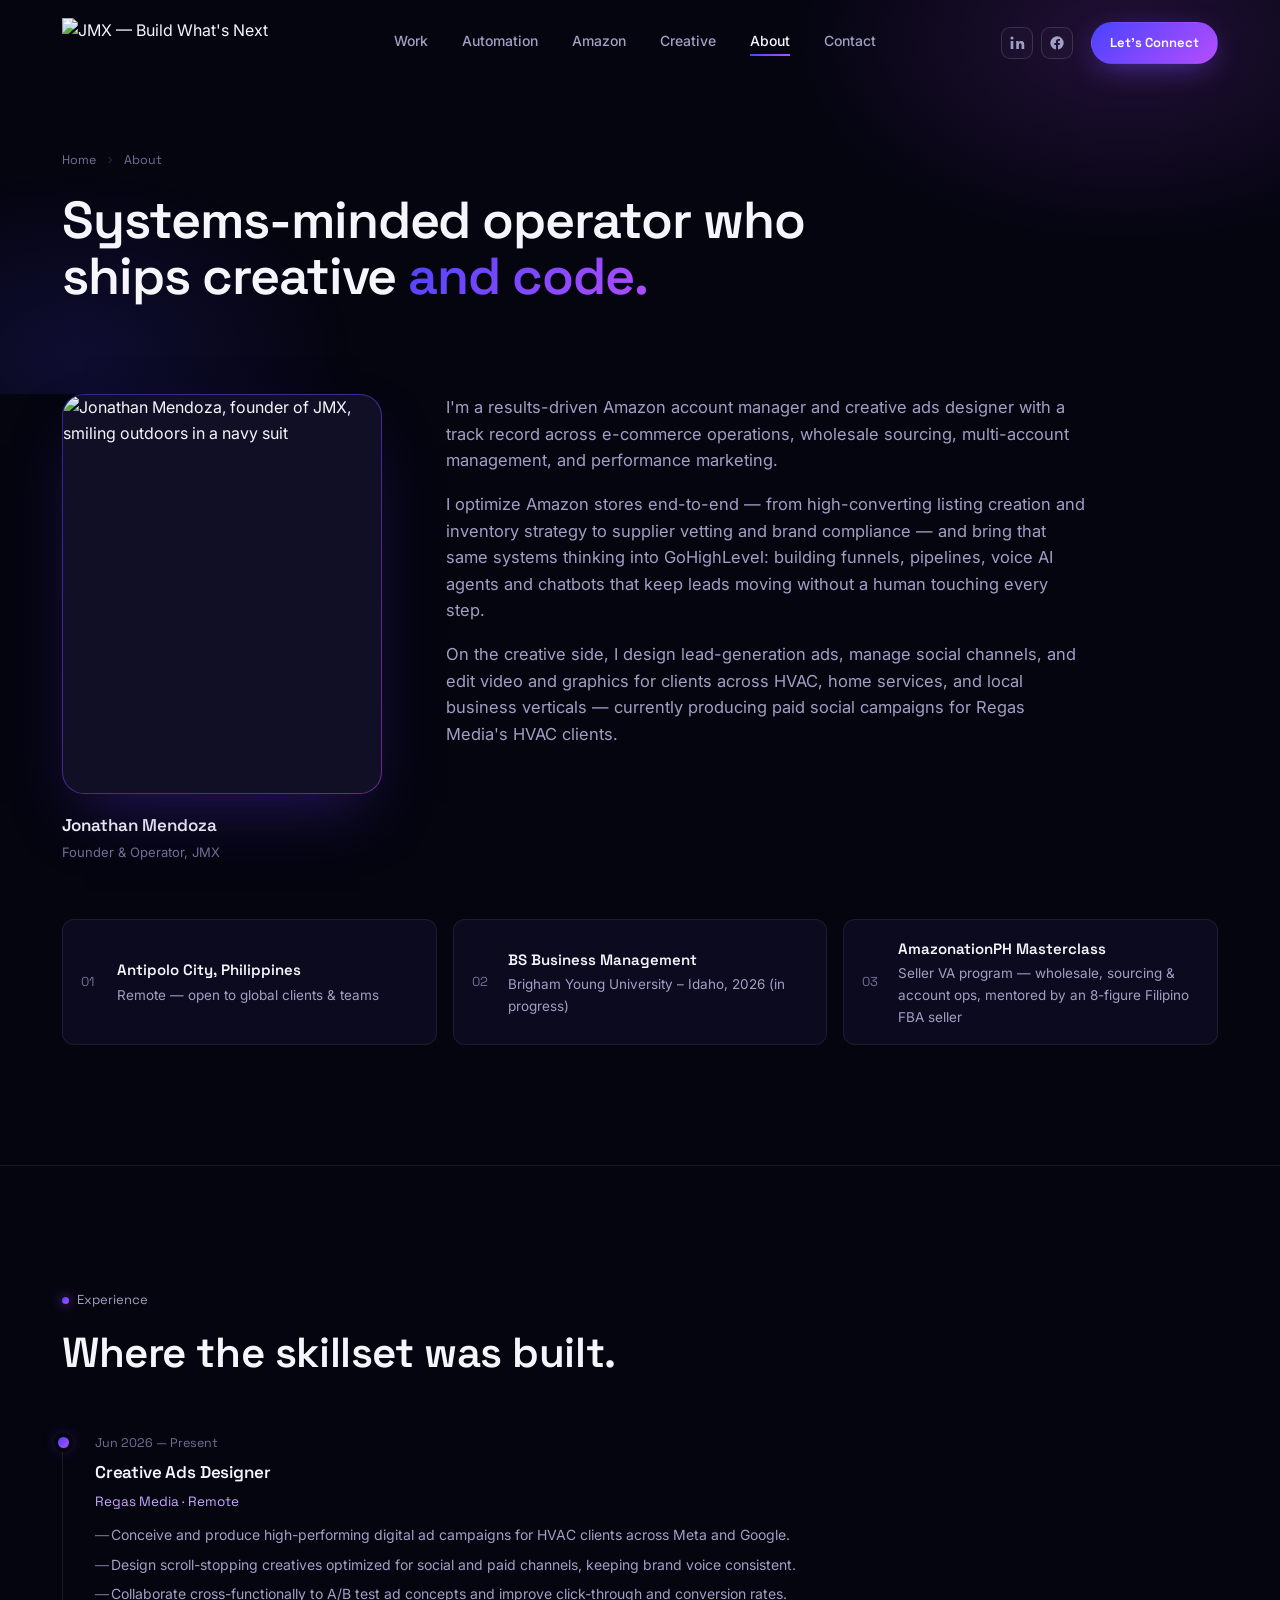
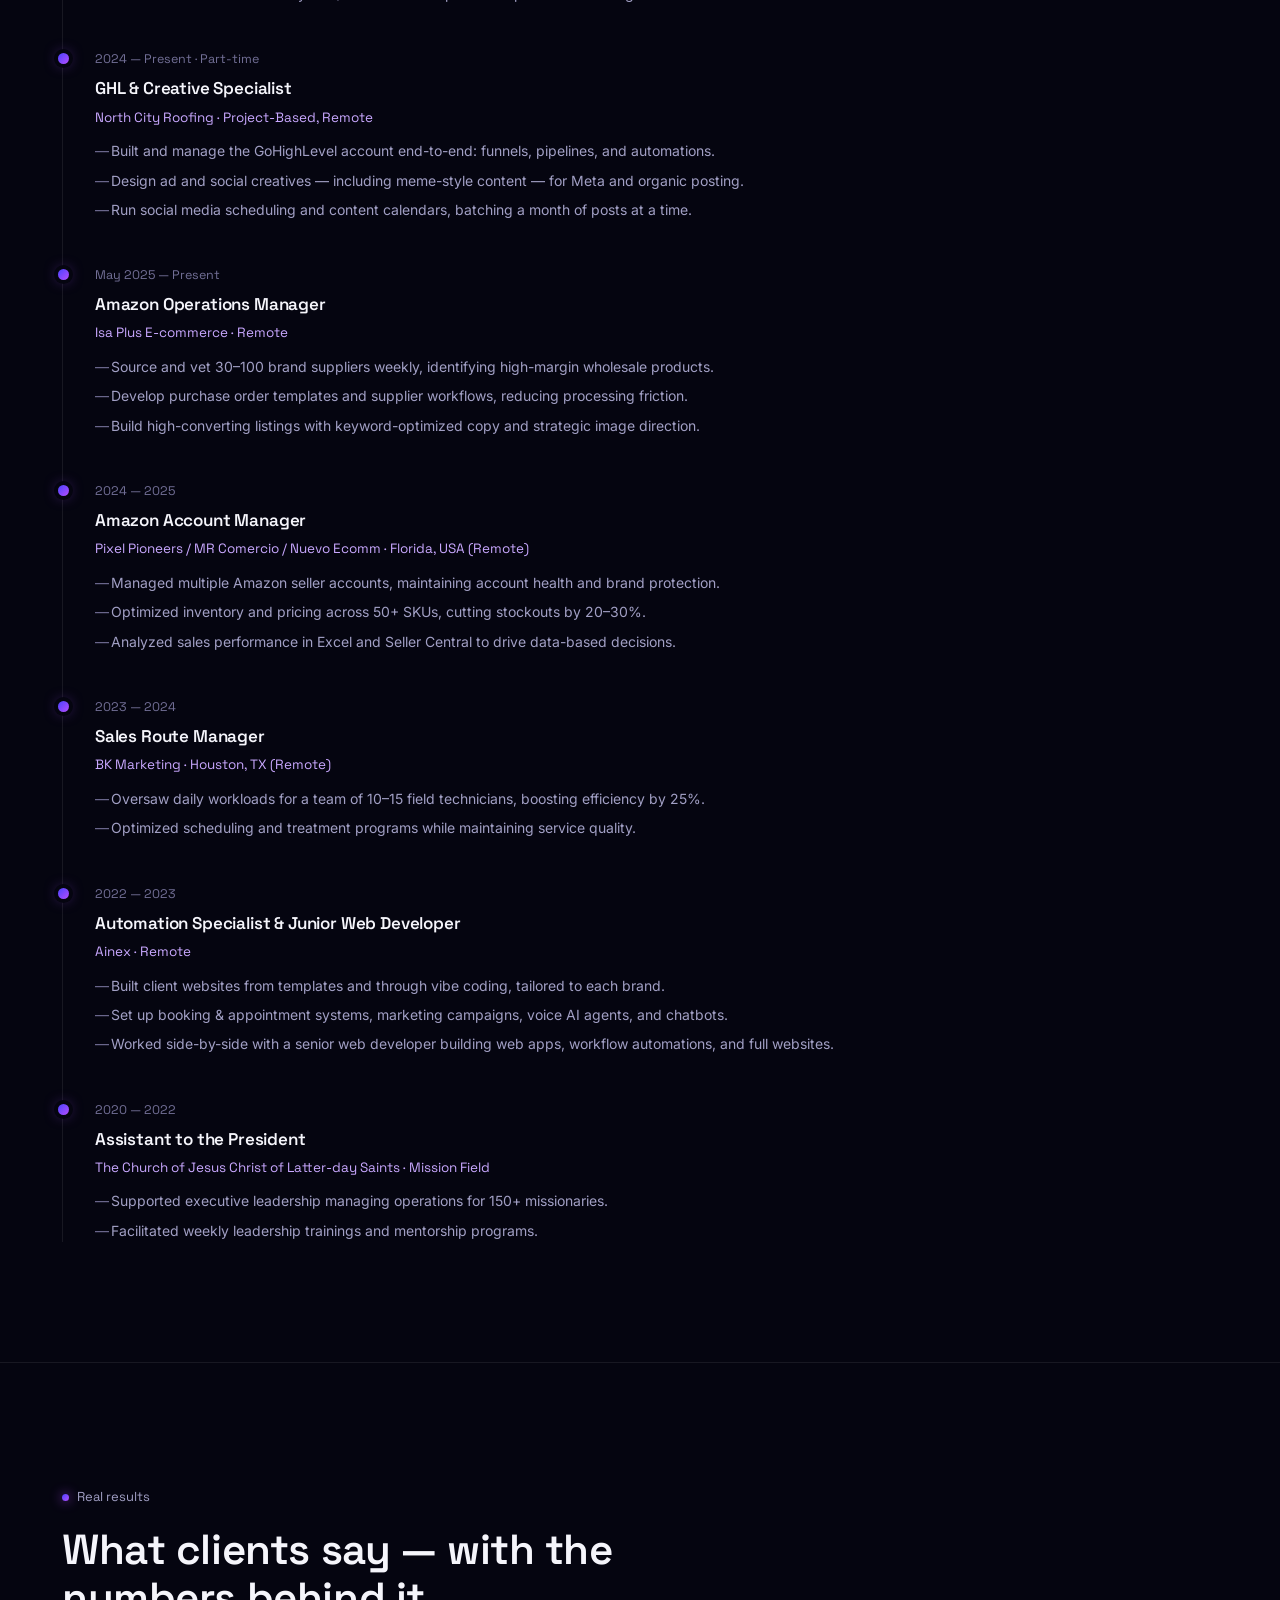
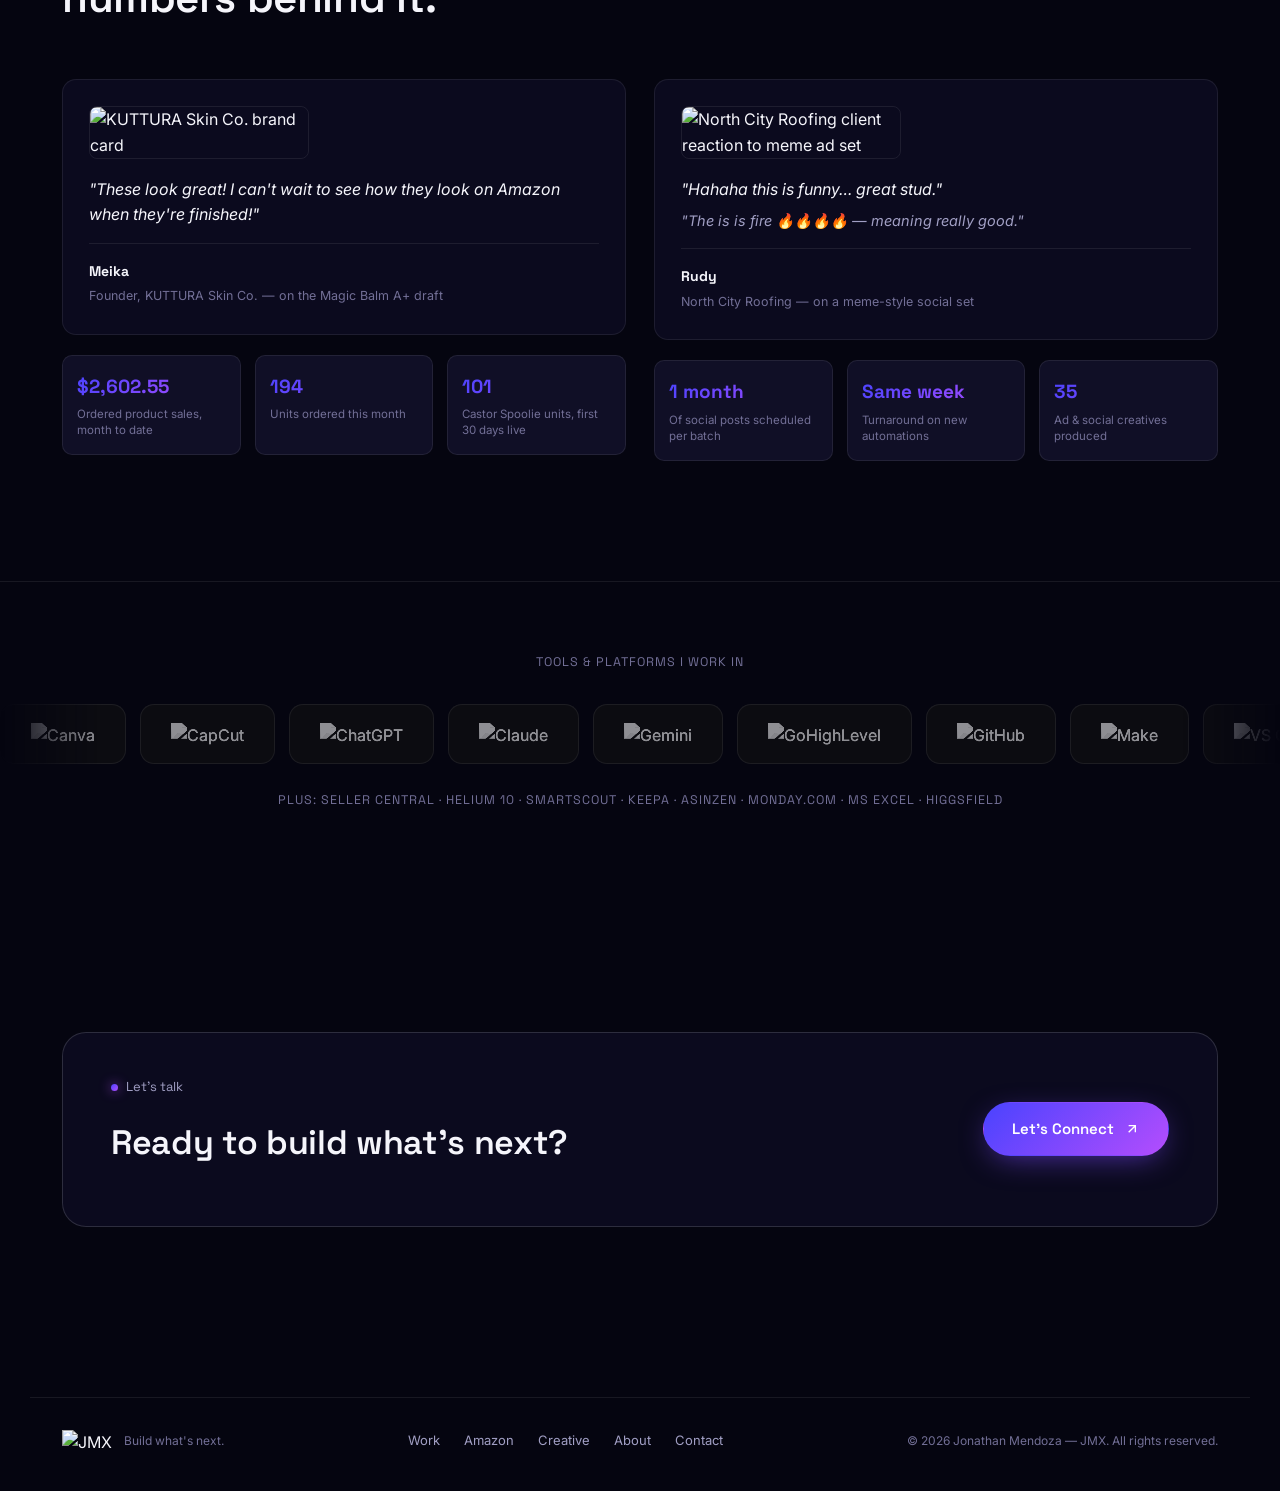
==== about.html @ fd44a3dd "Add files via upload" ====
<!DOCTYPE html>
<html lang="en">
<head>
<meta charset="UTF-8">
<meta name="viewport" content="width=device-width, initial-scale=1.0">
<link rel="icon" type="image/png" sizes="512x512" href="images/favicons/favicon-512.png">
<link rel="icon" type="image/png" sizes="48x48" href="images/favicons/favicon-48.png">
<link rel="icon" type="image/png" sizes="32x32" href="images/favicons/favicon-32.png">
<link rel="icon" type="image/png" sizes="16x16" href="images/favicons/favicon-16.png">
<link rel="apple-touch-icon" sizes="180x180" href="images/favicons/favicon-180.png">
<link rel="shortcut icon" href="images/favicons/favicon-32.png">
<title>About — JMX | Jonathan Mendoza</title>
<meta name="description" content="Jonathan Mendoza's background, experience timeline, tools, and client feedback — GoHighLevel specialist, AI automation builder, creative ads designer, Amazon account manager.">
<link rel="preconnect" href="https://fonts.googleapis.com">
<link rel="preconnect" href="https://fonts.gstatic.com" crossorigin>
<link href="https://fonts.googleapis.com/css2?family=Space+Grotesk:wght@500;600;700&family=Inter:wght@400;500;600&display=swap" rel="stylesheet">
<link rel="stylesheet" href="style.css">
</head>
<body data-page="about">

<header class="nav">
  <div class="wrap">
    <a href="index.html" class="brand"><img src="assets/logo-nobg.png" alt="JMX — Build What's Next"></a>
    <nav class="nav-links" id="navLinks">
      <a href="work.html" data-page="work">Work</a>
      <a href="automation.html" data-page="automation">Automation</a>
      <a href="amazon.html" data-page="amazon">Amazon</a>
      <a href="creative.html" data-page="creative">Creative</a>
      <a href="about.html" data-page="about">About</a>
      <a href="contact.html" data-page="contact">Contact</a>
    </nav>
    <div class="nav-cta">
      <div class="nav-social">
        <a href="https://www.linkedin.com/in/jonathan-mendoza-c/" target="_blank" rel="noopener" class="nav-social-link" aria-label="Jonathan Mendoza on LinkedIn"><svg width="16" height="16" viewBox="0 0 24 24" fill="currentColor"><rect x="2.5" y="9" width="4" height="12"/><circle cx="4.5" cy="4.5" r="2.3"/><path d="M10.5 9h3.8v2.1h.05c.53-1 1.83-2.1 3.76-2.1 4.02 0 4.76 2.5 4.76 5.9V21h-4v-5.6c0-1.34-.02-3.06-1.87-3.06-1.87 0-2.16 1.46-2.16 2.96V21h-4V9z"/></svg></a>
        <a href="https://www.facebook.com/jonathan.mendoza.7839" target="_blank" rel="noopener" class="nav-social-link" aria-label="Jonathan Mendoza on Facebook"><svg width="16" height="16" viewBox="0 0 24 24" fill="currentColor"><path d="M22 12a10 10 0 10-11.56 9.88v-6.99H7.9V12h2.54V9.8c0-2.5 1.49-3.89 3.78-3.89 1.1 0 2.24.2 2.24.2v2.46h-1.26c-1.24 0-1.63.77-1.63 1.56V12h2.78l-.44 2.89h-2.34v6.99A10 10 0 0022 12z"/></svg></a>
      </div>
      <a href="contact.html" class="btn btn-primary btn-sm">Let's Connect</a>
      <button class="nav-toggle" aria-label="Toggle menu" aria-expanded="false" id="navToggle">
        <svg width="22" height="22" viewBox="0 0 24 24" fill="none" stroke="currentColor" stroke-width="2"><path d="M3 6h18M3 12h18M3 18h18"/></svg>
      </button>
    </div>
  </div>
</header>

<section class="page-hero">
  <div class="wrap">
    <div class="page-crumb reveal"><a href="index.html">Home</a><svg width="12" height="12" viewBox="0 0 24 24" fill="none" stroke="currentColor" stroke-width="2"><path d="M9 6l6 6-6 6"/></svg><span>About</span></div>
    <h1 class="reveal">Systems-minded operator who ships creative <span>and code.</span></h1>
  </div>
</section>

<section class="section-pad" style="padding-top:0;">
  <div class="wrap">
    <div class="about-grid">
      <div class="about-left reveal reveal-left">
        <div class="about-photo tilt">
          <img src="./images/jonathan-mendoza.jpg" alt="Jonathan Mendoza, founder of JMX, smiling outdoors in a navy suit">
        </div>
        <div class="about-photo-meta">
          <strong>Jonathan Mendoza</strong>
          <span>Founder &amp; Operator, JMX</span>
        </div>
      </div>
      <div class="about-copy reveal reveal-right">
        <p>I'm a results-driven Amazon account manager and creative ads designer with a track record across e-commerce operations, wholesale sourcing, multi-account management, and performance marketing.</p>
        <p>I optimize Amazon stores end-to-end — from high-converting listing creation and inventory strategy to supplier vetting and brand compliance — and bring that same systems thinking into GoHighLevel: building funnels, pipelines, voice AI agents and chatbots that keep leads moving without a human touching every step.</p>
        <p>On the creative side, I design lead-generation ads, manage social channels, and edit video and graphics for clients across HVAC, home services, and local business verticals — currently producing paid social campaigns for Regas Media's HVAC clients.</p>
      </div>
    </div>

    <div class="about-facts reveal" data-stagger>
      <div class="about-role"><span class="num">01</span><div><strong>Antipolo City, Philippines</strong><p>Remote — open to global clients &amp; teams</p></div></div>
      <div class="about-role"><span class="num">02</span><div><strong>BS Business Management</strong><p>Brigham Young University – Idaho, 2026 (in progress)</p></div></div>
      <div class="about-role"><span class="num">03</span><div><strong>AmazonationPH Masterclass</strong><p>Seller VA program — wholesale, sourcing &amp; account ops, mentored by an 8-figure Filipino FBA seller</p></div></div>
    </div>
  </div>
</section>

<!-- ============================================================ EXPERIENCE -->
<section class="section-pad" style="border-top:1px solid var(--border);">
  <div class="wrap">
    <div class="section-head reveal">
      <span class="kicker">Experience</span>
      <h2>Where the skillset was built.</h2>
    </div>

    <div class="timeline reveal">
      <div class="tl-item">
        <div class="tl-date">Jun 2026 — Present</div>
        <h3>Creative Ads Designer</h3>
        <div class="tl-org">Regas Media · Remote</div>
        <ul>
          <li>Conceive and produce high-performing digital ad campaigns for HVAC clients across Meta and Google.</li>
          <li>Design scroll-stopping creatives optimized for social and paid channels, keeping brand voice consistent.</li>
          <li>Collaborate cross-functionally to A/B test ad concepts and improve click-through and conversion rates.</li>
        </ul>
      </div>
      <div class="tl-item">
        <div class="tl-date">2024 — Present · Part-time</div>
        <h3>GHL &amp; Creative Specialist</h3>
        <div class="tl-org">North City Roofing · Project-Based, Remote</div>
        <ul>
          <li>Built and manage the GoHighLevel account end-to-end: funnels, pipelines, and automations.</li>
          <li>Design ad and social creatives — including meme-style content — for Meta and organic posting.</li>
          <li>Run social media scheduling and content calendars, batching a month of posts at a time.</li>
        </ul>
      </div>
      <div class="tl-item">
        <div class="tl-date">May 2025 — Present</div>
        <h3>Amazon Operations Manager</h3>
        <div class="tl-org">Isa Plus E-commerce · Remote</div>
        <ul>
          <li>Source and vet 30–100 brand suppliers weekly, identifying high-margin wholesale products.</li>
          <li>Develop purchase order templates and supplier workflows, reducing processing friction.</li>
          <li>Build high-converting listings with keyword-optimized copy and strategic image direction.</li>
        </ul>
      </div>
      <div class="tl-item">
        <div class="tl-date">2024 — 2025</div>
        <h3>Amazon Account Manager</h3>
        <div class="tl-org">Pixel Pioneers / MR Comercio / Nuevo Ecomm · Florida, USA (Remote)</div>
        <ul>
          <li>Managed multiple Amazon seller accounts, maintaining account health and brand protection.</li>
          <li>Optimized inventory and pricing across 50+ SKUs, cutting stockouts by 20–30%.</li>
          <li>Analyzed sales performance in Excel and Seller Central to drive data-based decisions.</li>
        </ul>
      </div>
      <div class="tl-item">
        <div class="tl-date">2023 — 2024</div>
        <h3>Sales Route Manager</h3>
        <div class="tl-org">BK Marketing · Houston, TX (Remote)</div>
        <ul>
          <li>Oversaw daily workloads for a team of 10–15 field technicians, boosting efficiency by 25%.</li>
          <li>Optimized scheduling and treatment programs while maintaining service quality.</li>
        </ul>
      </div>
      <div class="tl-item">
        <div class="tl-date">2022 — 2023</div>
        <h3>Automation Specialist &amp; Junior Web Developer</h3>
        <div class="tl-org">Ainex · Remote</div>
        <ul>
          <li>Built client websites from templates and through vibe coding, tailored to each brand.</li>
          <li>Set up booking &amp; appointment systems, marketing campaigns, voice AI agents, and chatbots.</li>
          <li>Worked side-by-side with a senior web developer building web apps, workflow automations, and full websites.</li>
        </ul>
      </div>
      <div class="tl-item">
        <div class="tl-date">2020 — 2022</div>
        <h3>Assistant to the President</h3>
        <div class="tl-org">The Church of Jesus Christ of Latter-day Saints · Mission Field</div>
        <ul>
          <li>Supported executive leadership managing operations for 150+ missionaries.</li>
          <li>Facilitated weekly leadership trainings and mentorship programs.</li>
        </ul>
      </div>
    </div>
  </div>
</section>

<!-- ============================================================ CLIENT FEEDBACK -->
<section class="section-pad" style="border-top:1px solid var(--border);">
  <div class="wrap">
    <div class="section-head reveal">
      <span class="kicker">Real results</span>
      <h2>What clients say — with the numbers behind it.</h2>
    </div>

    <div class="feedback-grid tilt-stage" data-stagger>
      <div class="client-block">
        <div class="quote-card tilt">
          <img class="quote-brand" src="assets/proof/kuttura-brandcard.jpg" alt="KUTTURA Skin Co. brand card">
          <p class="quote-text">"These look great! I can't wait to see how they look on Amazon when they're finished!"</p>
          <div class="quote-attr"><b>Meika</b><span>Founder, KUTTURA Skin Co. — on the Magic Balm A+ draft</span></div>
        </div>
        <div class="stat-row">
          <div class="stat"><b>$2,602.55</b><span>Ordered product sales, month to date</span></div>
          <div class="stat"><b>194</b><span>Units ordered this month</span></div>
          <div class="stat"><b>101</b><span>Castor Spoolie units, first 30 days live</span></div>
        </div>
      </div>

      <div class="client-block">
        <div class="quote-card tilt">
          <img class="quote-brand" src="assets/proof/rudy-chat.jpg" alt="North City Roofing client reaction to meme ad set">
          <p class="quote-text">"Hahaha this is funny… great stud." <span class="quote-fire">"The is is fire 🔥🔥🔥🔥 — meaning really good."</span></p>
          <div class="quote-attr"><b>Rudy</b><span>North City Roofing — on a meme-style social set</span></div>
        </div>
        <div class="stat-row">
          <div class="stat"><b>1 month</b><span>Of social posts scheduled per batch</span></div>
          <div class="stat"><b>Same week</b><span>Turnaround on new automations</span></div>
          <div class="stat"><b>35</b><span>Ad &amp; social creatives produced</span></div>
        </div>
      </div>
    </div>
  </div>
</section>

<!-- ============================================================ TOOLS MARQUEE -->
<section class="tools" style="border-top:1px solid var(--border);">
  <p class="tools-label">TOOLS &amp; PLATFORMS I WORK IN</p>
  <div class="marquee">
    <div class="marquee-track" id="marqueeTrack">
      <div class="logo-marquee-item"><img src="assets/logos/canva.png" alt="Canva"></div>
      <div class="logo-marquee-item"><img src="assets/logos/capcut.png" alt="CapCut"></div>
      <div class="logo-marquee-item"><img src="assets/logos/chatgpt.png" alt="ChatGPT"></div>
      <div class="logo-marquee-item"><img src="assets/logos/claude.png" alt="Claude"></div>
      <div class="logo-marquee-item"><img src="assets/logos/gemini.png" alt="Gemini"></div>
      <div class="logo-marquee-item"><img src="assets/logos/ghl.png" alt="GoHighLevel"></div>
      <div class="logo-marquee-item"><img src="assets/logos/github.png" alt="GitHub"></div>
      <div class="logo-marquee-item"><img src="assets/logos/make.png" alt="Make"></div>
      <div class="logo-marquee-item"><img src="assets/logos/vscode.png" alt="VS Code"></div>
      <div class="logo-marquee-item"><img src="assets/logos/zapier.png" alt="Zapier"></div>
      <!-- duplicate for seamless loop -->
      <div class="logo-marquee-item"><img src="assets/logos/canva.png" alt="Canva"></div>
      <div class="logo-marquee-item"><img src="assets/logos/capcut.png" alt="CapCut"></div>
      <div class="logo-marquee-item"><img src="assets/logos/chatgpt.png" alt="ChatGPT"></div>
      <div class="logo-marquee-item"><img src="assets/logos/claude.png" alt="Claude"></div>
      <div class="logo-marquee-item"><img src="assets/logos/gemini.png" alt="Gemini"></div>
      <div class="logo-marquee-item"><img src="assets/logos/ghl.png" alt="GoHighLevel"></div>
      <div class="logo-marquee-item"><img src="assets/logos/github.png" alt="GitHub"></div>
      <div class="logo-marquee-item"><img src="assets/logos/make.png" alt="Make"></div>
      <div class="logo-marquee-item"><img src="assets/logos/vscode.png" alt="VS Code"></div>
      <div class="logo-marquee-item"><img src="assets/logos/zapier.png" alt="Zapier"></div>
    </div>
  </div>
  <p class="tools-label" style="margin-top:26px;">PLUS: SELLER CENTRAL · HELIUM 10 · SMARTSCOUT · KEEPA · ASINZEN · MONDAY.COM · MS EXCEL · HIGGSFIELD</p>
</section>

<section class="section-pad">
  <div class="wrap">
    <div class="contact-inner compact reveal">
      <div>
        <span class="kicker">Let's talk</span>
        <h2 style="font-size:clamp(24px,3.4vw,34px);">Ready to build what's next?</h2>
      </div>
      <a href="contact.html" class="btn btn-primary">Let's Connect <svg width="16" height="16" viewBox="0 0 24 24" fill="none" stroke="currentColor" stroke-width="2"><path d="M7 17L17 7M7 7h10v10"/></svg></a>
    </div>
  </div>
</section>

<footer class="footer">
  <div class="wrap">
    <div class="footer-brand"><img src="assets/logo-mark.png" alt="JMX"><span>Build what's next.</span></div>
    <div class="footer-links">
      <a href="work.html" data-page="work">Work</a>
      <a href="amazon.html" data-page="amazon">Amazon</a>
      <a href="creative.html" data-page="creative">Creative</a>
      <a href="about.html" data-page="about">About</a>
      <a href="contact.html" data-page="contact">Contact</a>
    </div>
    <small>&copy; <span id="year"></span> Jonathan Mendoza — JMX. All rights reserved.</small>
  </div>
</footer>

<script src="script.js"></script>
</body>
</html>
---- style.css ----
/* ============================================================
   JMX — Jonathan Mendoza · Build What's Next
   Design tokens
   ============================================================ */
:root{
  --void:#050510;
  --panel:#0b0a1e;
  --panel-2:#100f26;
  --panel-3:#15132f;
  --border:rgba(255,255,255,.08);
  --border-2:rgba(255,255,255,.14);
  --blue:#4a43fe;
  --purple:#b44dfd;
  --grad:linear-gradient(135deg,var(--blue) 0%,var(--purple) 100%);
  --grad-soft:linear-gradient(135deg,rgba(74,67,254,.16),rgba(180,77,253,.16));
  --ink:#f5f5fb;
  --muted:#a19fc4;
  --muted-2:#726f96;
  --max:1220px;
  --radius:14px;
  --serif-track:.14em;
}

*,*::before,*::after{box-sizing:border-box;}
html{scroll-behavior:smooth;overflow-x:hidden;width:100%;}
body{
  margin:0;
  background:var(--void);
  color:var(--ink);
  font-family:'Inter',-apple-system,BlinkMacSystemFont,sans-serif;
  font-size:16px;
  line-height:1.6;
  -webkit-font-smoothing:antialiased;
  overflow-x:hidden;
  opacity:0;
  animation:pageIn .6s ease forwards;
}
body.leaving{animation:pageOut .35s ease forwards;}
@keyframes pageIn{from{opacity:0;}to{opacity:1;}}
@keyframes pageOut{from{opacity:1;}to{opacity:0;}}
h1,h2,h3,h4{
  font-family:'Space Grotesk',sans-serif;
  margin:0;
  font-weight:600;
  letter-spacing:-.01em;
}
p{margin:0;}
a{color:inherit;text-decoration:none;}
img{max-width:100%;display:block;}
button{font-family:inherit;cursor:pointer;}
ul{margin:0;padding:0;list-style:none;}

.wrap{max-width:var(--max);margin:0 auto;padding:0 32px;}
@media(max-width:720px){.wrap{padding:0 20px;}}

section{position:relative;scroll-margin-top:96px;}
.section-pad{padding:120px 0;}
@media(max-width:900px){.section-pad{padding:76px 0;}}

:focus-visible{outline:2px solid var(--blue);outline-offset:3px;border-radius:4px;}


/* -------------------- shared bits -------------------- */
.kicker{
  display:inline-flex;
  align-items:center;
  gap:8px;
  font-size:13px;
  color:var(--muted);
  font-family:'Space Grotesk',sans-serif;
  margin-bottom:18px;
}
.kicker::before{
  content:'';
  width:7px;height:7px;border-radius:50%;
  background:var(--grad);
  box-shadow:0 0 12px rgba(180,77,253,.8);
}
.section-head{max-width:640px;margin-bottom:56px;}
.section-head h2{font-size:clamp(28px,4vw,42px);line-height:1.15;}
.section-head .lede{margin-top:16px;color:var(--muted);font-size:16.5px;max-width:560px;}

.btn{
  display:inline-flex;align-items:center;justify-content:center;gap:10px;
  padding:14px 28px;border-radius:999px;
  font-family:'Space Grotesk',sans-serif;font-size:15px;font-weight:600;
  border:1px solid transparent;transition:transform .25s ease,box-shadow .25s ease;
  white-space:nowrap;
}
.btn-primary{
  background:var(--grad);color:#fff;
  box-shadow:0 8px 30px -8px rgba(120,70,250,.65);
}
.btn-primary:hover{transform:translateY(-2px);box-shadow:0 14px 34px -8px rgba(120,70,250,.8);}
.btn-ghost{
  background:rgba(255,255,255,.02);
  border-color:var(--border-2);color:var(--ink);
}
.btn-ghost:hover{border-color:rgba(255,255,255,.4);background:rgba(255,255,255,.05);}
.btn-sm{padding:10px 18px;font-size:13px;}

.tag{
  display:inline-flex;align-items:center;gap:7px;
  padding:8px 16px;border-radius:999px;
  border:1px solid var(--border-2);
  background:rgba(255,255,255,.03);
  font-size:13.5px;color:var(--ink);
  font-family:'Space Grotesk',sans-serif;
}
.tag .dot{width:6px;height:6px;border-radius:50%;background:var(--grad);}

/* ============================================================
   NAV
   ============================================================ */
.nav{
  position:fixed;top:0;left:0;right:0;z-index:100;
  padding:18px 0;
  transition:background .3s ease,border-color .3s ease,padding .3s ease;
  border-bottom:1px solid transparent;
}
/* Solid (non-translucent) background once scrolled, so page content
   never shows/ghosts through the nav bar behind it. */
.nav.scrolled{
  background:var(--void);
  backdrop-filter:blur(14px);
  border-bottom-color:var(--border);
  padding:12px 0;
  box-shadow:0 1px 0 rgba(0,0,0,.4);
}
.scroll-progress{
  position:fixed;top:0;left:0;height:2.5px;width:0%;
  background:var(--grad);z-index:200;
  box-shadow:0 0 10px rgba(150,90,250,.6);
  transition:width .1s linear;
}
.nav .wrap{display:flex;align-items:center;justify-content:space-between;gap:24px;}
.brand{display:flex;align-items:center;gap:10px;}
.brand img{height:50px;width:auto;}
.nav-links{display:flex;align-items:center;gap:34px;}
.nav-links a{
  font-size:14px;color:var(--muted);font-weight:500;
  transition:color .2s ease;position:relative;
  padding-bottom:3px;
}
.nav-links a::after{
  content:'';position:absolute;left:0;bottom:0;width:0;height:1.5px;
  background:var(--grad);transition:width .25s ease;
}
.nav-links a:hover{color:var(--ink);}
.nav-links a:hover::after{width:100%;}
.nav-links a.active{color:var(--ink);}
.nav-links a.active::after{width:100%;}
.nav-cta{display:flex;align-items:center;gap:18px;}
.nav-social{display:flex;align-items:center;gap:8px;}
.nav-social-link{
  width:32px;height:32px;border-radius:9px;flex:none;
  display:flex;align-items:center;justify-content:center;
  border:1px solid var(--border-2);color:var(--muted);
  background:rgba(255,255,255,.02);
  transition:color .2s ease,border-color .2s ease,background .2s ease,transform .2s ease;
}
.nav-social-link:hover{color:#fff;border-color:transparent;background:var(--grad);transform:translateY(-2px);}
@media(max-width:520px){.nav-social{display:none;}}
.nav-toggle{display:none;background:none;border:none;color:var(--ink);padding:6px;}
@media(max-width:900px){
  .nav-links{
    position:fixed;top:0;right:0;height:100vh;width:min(78vw,320px);
    background:var(--panel);border-left:1px solid var(--border);
    flex-direction:column;justify-content:center;align-items:flex-start;
    padding:40px;gap:26px;
    transform:translateX(100%);transition:transform .35s ease;
  }
  .nav-links.open{transform:translateX(0);}
  .nav-links a{font-size:18px;}
  .nav-cta .btn-primary{display:none;}
  .nav-toggle{display:block;}
}

/* ============================================================
   HERO
   ============================================================ */
.hero{
  padding:170px 0 100px;
  position:relative;
  overflow:hidden;
}
#hero-canvas{position:absolute;inset:0;z-index:0;opacity:.55;}
.hero::after{
  content:'';position:absolute;inset:0;z-index:0;
  background:
    radial-gradient(600px 400px at 85% 15%,rgba(180,77,253,.18),transparent 60%),
    radial-gradient(500px 350px at 10% 85%,rgba(74,67,254,.16),transparent 60%);
  pointer-events:none;
}
.hero .wrap{position:relative;z-index:2;}
.hero-grid{
  display:grid;grid-template-columns:1.05fr .95fr;gap:60px;align-items:center;
}
@media(max-width:980px){.hero-grid{grid-template-columns:1fr;gap:64px;}}

.hero-roles{display:flex;flex-wrap:wrap;gap:10px;margin-bottom:26px;}

.hero h1{
  font-size:clamp(40px,6vw,68px);
  line-height:1.02;
  letter-spacing:-.02em;
}
.hero h1 span{
  background:var(--grad);
  -webkit-background-clip:text;background-clip:text;color:transparent;
}
.hero .sub{
  margin-top:24px;color:var(--muted);font-size:18px;max-width:520px;line-height:1.65;
}
.hero-actions{display:flex;gap:16px;margin-top:38px;flex-wrap:wrap;}

.hero-stats{
  display:grid;grid-template-columns:repeat(4,auto);gap:36px;
  margin-top:64px;padding-top:34px;border-top:1px solid var(--border);
  max-width:640px;
}
.hero-stats .stat b{
  display:block;font-family:'Space Grotesk',sans-serif;font-size:26px;
  background:var(--grad);-webkit-background-clip:text;background-clip:text;color:transparent;
}
.hero-stats .stat span{font-size:12.5px;color:var(--muted-2);}
@media(max-width:640px){.hero-stats{grid-template-columns:repeat(2,1fr);gap:26px 20px;}}

/* -------- phone mockup -------- */
.phone-stage{display:flex;justify-content:center;position:relative;perspective:1400px;}
.phone{
  position:relative;width:290px;aspect-ratio:290/598;
  border-radius:44px;padding:4px;
  background:var(--grad);
  box-shadow:0 40px 90px -30px rgba(90,60,240,.55),0 0 0 1px rgba(255,255,255,.06);
  animation:floatY 6s ease-in-out infinite;
  transform-style:preserve-3d;
  transition:transform .25s cubic-bezier(.16,.8,.3,1);
  will-change:transform;
  cursor:pointer;
  -webkit-tap-highlight-color:transparent;
}
.phone:focus-visible{outline:2px solid #fff;outline-offset:6px;}
.phone-tap-hint{
  position:absolute;inset:0;z-index:8;border-radius:40px;
  display:flex;align-items:center;justify-content:center;
  background:rgba(5,5,16,.4);opacity:0;transition:opacity .3s ease;
  pointer-events:none;
}
.phone-tap-hint span{
  display:flex;align-items:center;gap:8px;
  background:rgba(10,9,24,.9);border:1px solid var(--border-2);
  padding:10px 16px;border-radius:999px;
  font-family:'Space Grotesk',sans-serif;font-size:12.5px;font-weight:600;color:#fff;
  backdrop-filter:blur(6px);
}
.phone:hover .phone-tap-hint,.phone:focus-visible .phone-tap-hint{opacity:1;}
.phone-inner{
  height:100%;width:100%;border-radius:40px;background:#08070f;
  padding:10px;position:relative;overflow:hidden;
  border:1px solid rgba(255,255,255,.08);
}
.phone-notch{
  position:absolute;top:10px;left:50%;transform:translateX(-50%);
  width:96px;height:22px;background:#08070f;border-radius:14px;z-index:5;
}
.phone-screen{
  position:relative;height:100%;width:100%;border-radius:30px;overflow:hidden;
  background:#0d0b1f;
}
.phone-slide{
  position:absolute;inset:0;opacity:0;transition:opacity 1s ease;
  display:flex;align-items:center;justify-content:center;
}
.phone-slide.active{opacity:1;}
.phone-bg{
  position:absolute;inset:-15%;
  background-image:var(--shot);background-size:cover;background-position:top center;
  filter:blur(24px) brightness(.4) saturate(1.4);transform:scale(1.2);
}
.phone-shot{
  position:relative;z-index:2;width:88%;border-radius:9px;overflow:hidden;
  box-shadow:0 16px 40px -12px rgba(0,0,0,.75);border:1px solid rgba(255,255,255,.14);
}
.phone-shot img{
  width:100%;height:auto;display:block;
  animation:kenburns 9s ease-in-out infinite alternate;
}
.phone-slide-label{
  position:absolute;left:0;right:0;bottom:0;padding:20px 14px 14px;
  background:linear-gradient(to top,rgba(0,0,0,.9),transparent);
  font-family:'Space Grotesk',sans-serif;font-size:12.5px;color:#fff;z-index:3;
}
.phone-slide-label small{display:block;color:#c9c6ea;font-size:10.5px;margin-top:2px;font-weight:400;}
.phone-dots{
  position:absolute;bottom:-30px;left:0;right:0;
  display:flex;justify-content:center;gap:7px;
}
.phone-dots span{
  width:6px;height:6px;border-radius:50%;background:rgba(255,255,255,.18);
  transition:background .3s ease,width .3s ease;
}
.phone-dots span.active{background:var(--purple);width:18px;border-radius:4px;}
.phone-glow{
  position:absolute;width:340px;height:340px;border-radius:50%;
  background:radial-gradient(circle,rgba(120,80,250,.35),transparent 70%);
  filter:blur(10px);top:50%;left:50%;transform:translate(-50%,-50%);z-index:-1;
}
.phone-badge{
  position:absolute;top:-22px;left:50%;transform:translateX(-50%);
  background:var(--panel-2);border:1px solid var(--border-2);
  border-radius:999px;padding:9px 16px;font-size:11.5px;font-family:'Space Grotesk',sans-serif;
  box-shadow:0 12px 30px -10px rgba(0,0,0,.6);
  display:flex;align-items:center;gap:7px;white-space:nowrap;
  z-index:7;
  animation:floatY 6s ease-in-out infinite;animation-delay:-2s;
}
.phone-badge .live-dot{width:7px;height:7px;background:#3ddc84;border-radius:50%;box-shadow:0 0 8px #3ddc84;flex:none;}
@media(max-width:980px){.phone-badge{display:none;}}

/* -------- floating 3D service badges around hero phone -------- */
.float-badge{
  position:absolute;z-index:6;
  background:var(--panel-2);border:1px solid var(--border-2);
  border-radius:13px;padding:10px 14px;
  display:flex;align-items:center;gap:8px;
  font-family:'Space Grotesk',sans-serif;font-size:12px;font-weight:600;color:var(--ink);
  box-shadow:0 16px 34px -14px rgba(0,0,0,.65);
  animation:floatY 7s ease-in-out infinite;
  transition:transform .2s cubic-bezier(.16,.8,.3,1);
  will-change:transform;
  pointer-events:none;
  white-space:nowrap;
}
.float-badge svg{flex:none;color:var(--purple-light,#c9a8ff);}
.float-badge.b1{top:14%;left:-4%;animation-delay:-1s;}
.float-badge.b2{top:14%;right:-6%;animation-delay:-3.2s;}
.float-badge.b3{bottom:10%;left:-2%;animation-delay:-.4s;}
.float-badge.b4{bottom:10%;right:-4%;animation-delay:-4.5s;}
@media(max-width:980px){.float-badge{display:none;}}

@keyframes floatY{0%,100%{transform:translateY(0);}50%{transform:translateY(-14px);}}
@keyframes kenburns{from{transform:scale(1);}to{transform:scale(1.06);}}

/* ============================================================
   ABOUT
   ============================================================ */
.about{border-top:1px solid var(--border);}
.about-grid{display:grid;grid-template-columns:320px 1fr;gap:64px;align-items:start;}
@media(max-width:900px){.about-grid{grid-template-columns:1fr;gap:36px;}}
.about-left{display:flex;flex-direction:column;}
@media(max-width:900px){.about-left{max-width:280px;margin:0 auto;}}
.about-photo{
  width:100%;flex:none;
  border-radius:22px;padding:1px;
  background:linear-gradient(135deg,rgba(74,67,254,.55),rgba(180,77,253,.55));
  box-shadow:0 30px 60px -22px rgba(70,40,180,.5);
}
.about-photo img{
  width:100%;aspect-ratio:4/5;object-fit:cover;object-position:top center;
  border-radius:21px;display:block;background:var(--panel-2);
}
.about-photo-meta{margin-top:18px;text-align:left;}
@media(max-width:900px){.about-photo-meta{text-align:center;}}
.about-photo-meta strong{display:block;font-family:'Space Grotesk',sans-serif;font-size:17px;font-weight:600;}
.about-photo-meta span{display:block;font-size:13px;color:var(--muted-2);margin-top:3px;}
.about-copy{max-width:640px;}
.about-copy p{color:var(--muted);font-size:16.5px;margin-bottom:18px;}
.about-copy p:last-child{margin-bottom:0;}
.about-facts{display:grid;grid-template-columns:repeat(3,1fr);gap:16px;margin-top:56px;}
@media(max-width:760px){.about-facts{grid-template-columns:1fr;}}
.about-roles{display:flex;flex-direction:column;gap:14px;}
.about-role{
  display:flex;align-items:center;gap:14px;
  padding:16px 18px;border:1px solid var(--border);border-radius:12px;
  background:var(--panel);
}
.about-role .num{
  font-family:'Space Grotesk',sans-serif;font-size:13px;color:var(--muted-2);
  min-width:22px;
}
.about-role strong{font-family:'Space Grotesk',sans-serif;font-size:15px;font-weight:600;}
.about-role p{font-size:13.5px;color:var(--muted);margin-top:2px;}

/* ============================================================
   SERVICES
   ============================================================ */
.services-grid{display:grid;grid-template-columns:repeat(4,1fr);gap:1px;background:var(--border);border:1px solid var(--border);border-radius:var(--radius);overflow:hidden;}
@media(max-width:980px){.services-grid{grid-template-columns:repeat(2,1fr);}}
@media(max-width:600px){.services-grid{grid-template-columns:1fr;}}
.service-card{
  background:var(--panel);padding:34px 28px;
  transition:background .3s ease;
  position:relative;
}
.service-card:hover{background:var(--panel-2);}
.service-card .icon{
  width:42px;height:42px;border-radius:10px;
  display:flex;align-items:center;justify-content:center;
  background:var(--grad-soft);border:1px solid var(--border-2);
  margin-bottom:20px;color:var(--ink);
}
.service-card h3{font-size:18px;margin-bottom:10px;}
.service-card p{font-size:14px;color:var(--muted);line-height:1.6;}
.service-card .corner{
  position:absolute;top:0;right:0;width:0;height:0;
  border-style:solid;border-width:0 28px 28px 0;
  border-color:transparent var(--grad-soft) transparent transparent;
  opacity:0;transition:opacity .3s ease;
}

/* ============================================================
   PORTFOLIO / WORK
   ============================================================ */
.work-grid{display:grid;grid-template-columns:repeat(3,1fr);gap:26px;}
@media(max-width:980px){.work-grid{grid-template-columns:repeat(2,1fr);}}
@media(max-width:640px){.work-grid{grid-template-columns:1fr;}}
.work-card{
  border:1px solid var(--border);border-radius:var(--radius);overflow:hidden;
  background:var(--panel);transition:transform .3s ease,border-color .3s ease;
}
.work-card:hover{transform:translateY(-6px);border-color:var(--border-2);}
.work-shot{aspect-ratio:16/10;overflow:hidden;position:relative;}
.work-shot img{width:100%;height:100%;object-fit:cover;object-position:top;transition:transform .5s ease;}
.work-card:hover .work-shot img{transform:scale(1.05);}
.work-shot::after{
  content:'';position:absolute;inset:0;
  background:linear-gradient(to top,rgba(5,5,16,.55),transparent 45%);
}
.work-body{padding:20px 22px 24px;}
.work-body .row{display:flex;align-items:center;justify-content:space-between;margin-bottom:8px;}
.work-body h3{font-size:16.5px;}
.work-body p{font-size:13.5px;color:var(--muted);margin-bottom:14px;}
.work-link{
  display:inline-flex;align-items:center;gap:6px;font-size:13px;
  color:var(--ink);font-family:'Space Grotesk',sans-serif;font-weight:600;
}
.work-link svg{transition:transform .2s ease;}
.work-card:hover .work-link svg{transform:translate(3px,-3px);}
.stack-pill{
  font-size:10.5px;color:var(--muted-2);border:1px solid var(--border);border-radius:999px;
  padding:4px 10px;font-family:'Space Grotesk',sans-serif;
}

/* ============================================================
   AUTOMATION STACK
   ============================================================ */
.auto-grid{display:grid;grid-template-columns:1.3fr 1fr 1fr 1fr;gap:22px;}
@media(max-width:980px){.auto-grid{grid-template-columns:1fr 1fr;}}
@media(max-width:640px){.auto-grid{grid-template-columns:1fr;}}
.auto-card{
  border:1px solid var(--border);border-radius:var(--radius);
  background:var(--panel);padding:28px;
  display:flex;flex-direction:column;
}
.auto-card.feature{
  background:linear-gradient(160deg,rgba(74,67,254,.14),rgba(180,77,253,.08));
  border-color:rgba(180,77,253,.3);
}
.auto-card .plat{
  display:flex;align-items:center;gap:10px;margin-bottom:18px;
}
.auto-card .plat .swatch{width:30px;height:30px;border-radius:8px;flex:none;}
.auto-card .plat b{font-family:'Space Grotesk',sans-serif;font-size:15px;}
.auto-card p{font-size:13.5px;color:var(--muted);margin-bottom:16px;flex:1;}
.auto-placeholder{
  border:1px dashed var(--border-2);border-radius:10px;
  padding:16px;display:flex;align-items:center;gap:10px;
  font-size:12px;color:var(--muted-2);
}
.auto-placeholder svg{flex:none;color:var(--muted-2);}
.feature ul{display:flex;flex-direction:column;gap:10px;margin-bottom:16px;}
.feature li{display:flex;gap:10px;font-size:13.5px;color:var(--ink);align-items:flex-start;}
.feature li svg{flex:none;margin-top:2px;color:var(--purple);}

/* ============================================================
   AMAZON
   ============================================================ */
.amazon{background:var(--panel);border-top:1px solid var(--border);border-bottom:1px solid var(--border);}
.amazon-grid{display:grid;grid-template-columns:1fr 1fr;gap:70px;align-items:center;}
@media(max-width:980px){.amazon-grid{grid-template-columns:1fr;gap:44px;}}
.amazon-list{display:flex;flex-direction:column;gap:16px;margin-top:26px;}
.amazon-list li{display:flex;gap:12px;font-size:14.5px;color:var(--muted);align-items:flex-start;}
.amazon-list li svg{flex:none;margin-top:3px;color:var(--purple);}
.amazon-list b{color:var(--ink);}
.aplus-grid{display:grid;grid-template-columns:repeat(3,1fr);gap:12px;}
.aplus-tile{
  aspect-ratio:1/1.15;border-radius:10px;border:1px dashed var(--border-2);
  background:var(--panel-2);
  display:flex;flex-direction:column;align-items:center;justify-content:center;gap:8px;
  color:var(--muted-2);text-align:center;padding:10px;
}
.aplus-tile svg{opacity:.55;}
.aplus-tile span{font-size:10.5px;font-family:'Space Grotesk',sans-serif;}

.case-stack{display:grid;grid-template-columns:repeat(3,1fr);gap:12px;}
@media(max-width:560px){.case-stack{grid-template-columns:1fr;}}
.case-card{
  position:relative;border-radius:12px;overflow:hidden;border:1px solid var(--border);
  aspect-ratio:3/4;background:var(--panel-2);transition:border-color .3s ease,transform .3s ease;
}
.case-card:hover{border-color:var(--border-2);transform:translateY(-4px);}
.case-card img{width:100%;height:100%;object-fit:cover;object-position:top;transition:transform .5s ease;}
.case-card:hover img{transform:scale(1.06);}
.case-card::after{content:'';position:absolute;inset:0;background:linear-gradient(to top,rgba(5,5,16,.85),transparent 55%);}
.case-meta{position:absolute;left:0;right:0;bottom:0;padding:14px 12px;z-index:2;}
.case-meta b{display:block;font-size:13px;font-family:'Space Grotesk',sans-serif;color:#fff;}
.case-meta span{font-size:10.5px;color:#c9c6ea;}

.amazon-modules{margin-top:90px;}
.amod-grid{display:flex;flex-wrap:wrap;gap:12px;margin-top:28px;}
.amod-tile{flex:1 1 calc(20% - 9.6px);}
@media(max-width:980px){.amod-tile{flex-basis:calc(33.333% - 8px);}}
@media(max-width:600px){.amod-tile{flex-basis:calc(50% - 6px);}}
.amod-tile{
  position:relative;border-radius:10px;overflow:hidden;border:1px solid var(--border);
  aspect-ratio:4/5;background:var(--panel-2);
}
.amod-tile img{width:100%;height:100%;object-fit:cover;object-position:top;transition:transform .45s ease;}
.amod-tile:hover img{transform:scale(1.07);}
.amod-tile .cap{
  position:absolute;left:0;right:0;bottom:0;padding:10px 11px;z-index:2;
  background:linear-gradient(to top,rgba(0,0,0,.88),transparent 65%);
  font-size:11px;font-family:'Space Grotesk',sans-serif;color:#fff;
}
.amod-tile .cap small{display:block;color:#c9c6ea;font-weight:400;font-size:9.5px;margin-top:1px;}
.amod-tile.proof{border-color:rgba(61,220,132,.3);}
.amod-tile.proof .badge{
  position:absolute;top:8px;right:8px;z-index:3;
  background:#0d2f1c;color:#3ddc84;font-size:9px;padding:4px 8px;border-radius:999px;
  font-family:'Space Grotesk',sans-serif;border:1px solid rgba(61,220,132,.4);
}

/* ============================================================
   CREATIVE GALLERIES (HVAC / Roofing)
   ============================================================ */
.gallery-block + .gallery-block{margin-top:90px;}
.gallery-head{
  display:flex;align-items:flex-end;justify-content:space-between;gap:20px;
  margin-bottom:32px;flex-wrap:wrap;
}
.gallery-head h3{font-size:24px;}
.gallery-head p{color:var(--muted);font-size:14px;margin-top:8px;max-width:480px;}
.gallery-count{
  font-family:'Space Grotesk',sans-serif;font-size:13px;color:var(--muted-2);
  border:1px solid var(--border);border-radius:999px;padding:7px 14px;white-space:nowrap;
}
.gallery-grid{
  display:grid;grid-template-columns:repeat(6,1fr);gap:10px;
  max-height:440px;overflow:hidden;position:relative;
  transition:max-height .5s ease;
}
.gallery-grid.expanded{max-height:2400px;}
@media(max-width:980px){.gallery-grid{grid-template-columns:repeat(4,1fr);}}
@media(max-width:600px){.gallery-grid{grid-template-columns:repeat(3,1fr);}}
.g-tile{
  aspect-ratio:1/1;border-radius:8px;
  border:1px solid var(--border);
  display:flex;flex-direction:column;align-items:center;justify-content:center;gap:6px;
  color:var(--muted-2);position:relative;overflow:hidden;
}
.g-tile span{font-size:9.5px;font-family:'Space Grotesk',sans-serif;text-align:center;padding:0 6px;}
.g-tile svg{width:16px;height:16px;opacity:.5;}
.g-tile-img{padding:0;}
.g-tile-img img{width:100%;height:100%;object-fit:cover;object-position:center;display:block;transition:transform .4s ease;}
.g-tile-img:hover img{transform:scale(1.06);}
.g-tile-img .g-cap{
  position:absolute;left:0;right:0;bottom:0;z-index:2;padding:10px 10px 9px;
  background:linear-gradient(to top,rgba(0,0,0,.9),transparent 70%);
  text-align:left;
}
.g-tile-img .g-cap b{display:block;font-size:10.5px;color:#fff;font-family:'Space Grotesk',sans-serif;font-weight:600;line-height:1.3;}
.g-tile-img .g-cap span{display:block;font-size:9px;color:#c9c6ea;padding:0;text-align:left;margin-top:1px;}
.gallery-fade{
  position:absolute;left:0;right:0;bottom:0;height:72px;
  background:linear-gradient(to top,var(--void) 0%,rgba(5,5,16,0) 100%);
  display:flex;align-items:flex-end;justify-content:center;padding-bottom:14px;
  pointer-events:none;
}
.gallery-fade.hide{display:none;}
.gallery-fade .btn{pointer-events:all;}
.gallery-wrap{position:relative;}

/* ============================================================
   CLIENT FEEDBACK
   ============================================================ */
.feedback-grid{display:grid;grid-template-columns:1fr 1fr;gap:28px;}
@media(max-width:900px){.feedback-grid{grid-template-columns:1fr;}}
.client-block{display:flex;flex-direction:column;gap:20px;}
.quote-card{
  border:1px solid var(--border);border-radius:var(--radius);
  background:var(--panel);padding:26px;
}
.quote-brand{
  width:100%;max-width:220px;border-radius:8px;border:1px solid var(--border);
  margin-bottom:18px;display:block;
}
.quote-text{font-size:16px;color:var(--ink);line-height:1.55;font-style:italic;}
.quote-text .quote-fire{display:block;margin-top:8px;color:var(--muted);font-size:14.5px;}
.quote-attr{margin-top:16px;padding-top:16px;border-top:1px solid var(--border);}
.quote-attr b{display:block;font-family:'Space Grotesk',sans-serif;font-size:14px;}
.quote-attr span{font-size:12.5px;color:var(--muted-2);}
.stat-row{display:grid;grid-template-columns:repeat(3,1fr);gap:14px;}
@media(max-width:520px){.stat-row{grid-template-columns:1fr;}}
.stat-row .stat{
  border:1px solid var(--border);border-radius:10px;padding:16px 14px;background:var(--panel-2);
}
.stat-row .stat b{
  display:block;font-family:'Space Grotesk',sans-serif;font-size:19px;
  background:var(--grad);-webkit-background-clip:text;background-clip:text;color:transparent;
  margin-bottom:4px;
}
.stat-row .stat span{font-size:11.5px;color:var(--muted-2);line-height:1.4;display:block;}

/* ============================================================
   SOCIAL MEDIA SYSTEM
   ============================================================ */
.social-intro-grid{
  display:grid;grid-template-columns:1fr 1fr;gap:56px;align-items:center;
  margin-bottom:56px;
}
@media(max-width:980px){.social-intro-grid{grid-template-columns:1fr;gap:36px;}}
.social-preview-frame{
  border-radius:18px;padding:1px;
  background:linear-gradient(135deg,rgba(74,67,254,.5),rgba(180,77,253,.5));
  box-shadow:0 34px 70px -24px rgba(70,40,180,.45);
}
.social-preview-frame .tilt{
  border-radius:17px;overflow:hidden;display:block;background:var(--void);
}
.social-preview-frame img{width:100%;height:100%;display:block;object-fit:cover;}
.platform-row{
  display:flex;flex-wrap:wrap;gap:12px;margin:8px 0 52px;
}
.platform-badge{
  width:46px;height:46px;border-radius:12px;
  display:flex;align-items:center;justify-content:center;
  background:var(--panel);border:1px solid var(--border);color:var(--muted);
  transition:transform .3s cubic-bezier(.16,.8,.3,1),color .3s ease,border-color .3s ease,background .3s ease,box-shadow .3s ease;
}
.platform-badge:hover{
  color:#fff;border-color:transparent;background:var(--grad);
  transform:translateY(-4px) scale(1.06);
  box-shadow:0 14px 28px -10px rgba(120,70,250,.65);
}

.process-flow{display:flex;gap:26px;}
@media(max-width:980px){.process-flow{flex-wrap:wrap;}}
@media(max-width:640px){.process-flow{flex-direction:column;gap:16px;}}
.process-step{
  flex:1;min-width:150px;position:relative;text-align:left;
  padding:26px 20px 24px;border:1px solid var(--border);border-radius:16px;
  background:var(--panel);
}
.process-num{
  position:absolute;top:16px;right:18px;
  font-family:'Space Grotesk',sans-serif;font-size:11px;color:var(--muted-2);
}
.process-icon{
  width:46px;height:46px;border-radius:13px;background:var(--grad);
  display:flex;align-items:center;justify-content:center;margin-bottom:18px;
  box-shadow:0 12px 26px -10px rgba(120,70,250,.6);
}
.process-step h3{font-size:16px;margin-bottom:8px;}
.process-step p{font-size:13px;color:var(--muted);line-height:1.55;}
.process-step:not(:last-child)::after{
  content:'';position:absolute;top:38px;right:-19px;width:11px;height:11px;
  border-top:2.5px solid var(--muted-2);border-right:2.5px solid var(--muted-2);
  transform:rotate(45deg);z-index:2;
}
@media(max-width:980px){
  .process-step{min-width:calc(33.333% - 18px);}
  .process-step:nth-child(3)::after{display:none;}
}
@media(max-width:640px){
  .process-step{min-width:100%;}
  .process-step:not(:last-child)::after{
    top:auto;right:auto;bottom:-13px;left:36px;
    transform:rotate(135deg);
  }
}

/* ============================================================
   TOOLS MARQUEE
   ============================================================ */
.tools{padding:70px 0;border-top:1px solid var(--border);}
.tools-label{text-align:center;color:var(--muted-2);font-size:12.5px;font-family:'Space Grotesk',sans-serif;letter-spacing:.08em;margin-bottom:32px;}
.marquee{overflow:hidden;position:relative;-webkit-mask-image:linear-gradient(to right,transparent,#000 8%,#000 92%,transparent);mask-image:linear-gradient(to right,transparent,#000 8%,#000 92%,transparent);}
.marquee-track{display:flex;gap:14px;width:max-content;animation:scrollX 32s linear infinite;}
.marquee-item{
  display:flex;align-items:center;gap:8px;
  padding:11px 20px;border:1px solid var(--border);border-radius:999px;
  font-size:13.5px;color:var(--muted);white-space:nowrap;font-family:'Space Grotesk',sans-serif;
}
.marquee-item .dot{width:5px;height:5px;border-radius:50%;background:var(--grad);}
@keyframes scrollX{from{transform:translateX(0);}to{transform:translateX(-50%);}}

/* ============================================================
   EXPERIENCE TIMELINE
   ============================================================ */
.timeline{position:relative;padding-left:32px;border-left:1px solid var(--border);display:flex;flex-direction:column;gap:44px;}
.tl-item{position:relative;}
.tl-item::before{
  content:'';position:absolute;left:-37.5px;top:4px;width:11px;height:11px;border-radius:50%;
  background:var(--grad);box-shadow:0 0 0 4px var(--void),0 0 14px rgba(160,80,250,.6);
}
.tl-item .tl-date{font-family:'Space Grotesk',sans-serif;font-size:12.5px;color:var(--muted-2);margin-bottom:6px;}
.tl-item h3{font-size:17px;margin-bottom:4px;}
.tl-item .tl-org{font-size:13.5px;color:var(--purple-light,#c9a8ff);margin-bottom:12px;font-family:'Space Grotesk',sans-serif;}
.tl-item ul{display:flex;flex-direction:column;gap:7px;}
.tl-item li{font-size:14px;color:var(--muted);padding-left:16px;position:relative;}
.tl-item li::before{content:'—';position:absolute;left:0;color:var(--muted-2);}

/* ============================================================
   CONTACT / FOOTER
   ============================================================ */
.contact{
  border-top:1px solid var(--border);
  background:
    radial-gradient(600px 300px at 20% 0%,rgba(74,67,254,.14),transparent 60%),
    radial-gradient(600px 300px at 80% 100%,rgba(180,77,253,.12),transparent 60%);
}
.contact-inner{
  border:1px solid var(--border-2);border-radius:24px;
  padding:64px;background:var(--panel);
  display:grid;grid-template-columns:1.2fr 1fr;gap:50px;align-items:center;
}
@media(max-width:900px){.contact-inner{grid-template-columns:1fr;padding:40px 28px;}}
.contact-inner.compact{grid-template-columns:1fr auto;padding:40px 48px;gap:24px;}
@media(max-width:700px){.contact-inner.compact{grid-template-columns:1fr;padding:34px 26px;text-align:left;}}
.contact-inner h2{font-size:clamp(28px,4vw,40px);margin-bottom:16px;}
.contact-inner .sub{color:var(--muted);font-size:16px;max-width:440px;}
.contact-actions{display:flex;gap:14px;margin-top:30px;flex-wrap:wrap;}
.contact-cards{display:flex;flex-direction:column;gap:12px;}
.c-card{
  display:flex;align-items:center;gap:14px;
  padding:16px 18px;border:1px solid var(--border);border-radius:12px;
  transition:border-color .2s ease,background .2s ease;
}
.c-card:hover{border-color:var(--border-2);background:var(--panel-2);}
.c-card .icon{
  width:38px;height:38px;border-radius:9px;flex:none;
  background:var(--grad-soft);border:1px solid var(--border-2);
  display:flex;align-items:center;justify-content:center;
}
.c-card b{display:block;font-size:13.5px;}
.c-card span{font-size:12.5px;color:var(--muted-2);}

.footer{padding:50px 0 40px;}
.footer .wrap{display:flex;align-items:center;justify-content:space-between;gap:20px;flex-wrap:wrap;border-top:1px solid var(--border);padding-top:32px;}
.footer-brand{display:flex;align-items:center;gap:12px;}
.footer-brand img{height:20px;}
.footer-brand span{font-size:12px;color:var(--muted-2);}
.footer-links{display:flex;gap:24px;}
.footer-links a{font-size:13px;color:var(--muted);}
.footer-links a:hover{color:var(--ink);}
.footer small{color:var(--muted-2);font-size:12px;}

/* utility */
.grad-text{background:var(--grad);-webkit-background-clip:text;background-clip:text;color:transparent;}
.reveal{opacity:0;transform:translateY(28px);transition:opacity .8s cubic-bezier(.16,.8,.3,1),transform .8s cubic-bezier(.16,.8,.3,1);}
.reveal.reveal-left{transform:translateX(-64px);}
.reveal.reveal-right{transform:translateX(64px);}
.reveal.reveal-scale{transform:scale(.92);}
.reveal.in{opacity:1;transform:translate(0,0) scale(1);}
.reveal.stagger.in{transition-delay:var(--d,0s);}

/* ============================================================
   SUBPAGE HERO BANNER
   ============================================================ */
.page-hero{
  padding:150px 0 90px;position:relative;overflow:hidden;
}
.page-hero::after{
  content:'';position:absolute;inset:0;z-index:0;
  background:
    radial-gradient(560px 340px at 88% 10%,rgba(180,77,253,.16),transparent 60%),
    radial-gradient(460px 300px at 6% 90%,rgba(74,67,254,.14),transparent 60%);
  pointer-events:none;
}
.page-hero .wrap{position:relative;z-index:2;}
.page-hero h1{font-size:clamp(32px,5vw,52px);line-height:1.08;letter-spacing:-.02em;max-width:760px;}
.page-hero h1 span{background:var(--grad);-webkit-background-clip:text;background-clip:text;color:transparent;}
.page-hero .sub{margin-top:18px;color:var(--muted);font-size:17px;max-width:560px;line-height:1.6;}
.page-crumb{display:flex;align-items:center;gap:8px;font-size:12.5px;color:var(--muted-2);margin-bottom:22px;font-family:'Space Grotesk',sans-serif;}
.page-crumb a{color:var(--muted-2);transition:color .2s ease;}
.page-crumb a:hover{color:var(--ink);}
.page-crumb svg{opacity:.5;}
.work-subnav{display:flex;flex-wrap:wrap;gap:10px;margin-top:32px;}
.work-subnav a{
  display:inline-flex;align-items:center;gap:8px;
  padding:9px 18px;border-radius:999px;border:1px solid var(--border-2);
  background:rgba(255,255,255,.02);color:var(--muted);
  font-family:'Space Grotesk',sans-serif;font-size:13px;font-weight:600;
  transition:background .25s ease,color .25s ease,border-color .25s ease,transform .25s ease;
}
.work-subnav a svg{flex:none;opacity:.8;}
.work-subnav a:hover{color:#fff;border-color:transparent;background:var(--grad);transform:translateY(-2px);}

/* ============================================================
   HOVER: 3D TILT + CURSOR GLOW + SHINE
   ============================================================ */
.tilt-stage{perspective:1200px;}
.tilt{
  position:relative;transform-style:preserve-3d;
  transition:transform .4s cubic-bezier(.16,.8,.3,1),border-color .3s ease,box-shadow .4s ease;
  will-change:transform;
}
.tilt::before{
  content:'';position:absolute;inset:0;border-radius:inherit;opacity:0;
  background:radial-gradient(260px circle at var(--mx,50%) var(--my,50%),rgba(150,110,255,.22),transparent 65%);
  transition:opacity .4s ease;pointer-events:none;z-index:2;
}
.tilt::after{
  content:'';position:absolute;inset:0;border-radius:inherit;opacity:0;
  background:linear-gradient(115deg,transparent 30%,rgba(255,255,255,.09) 45%,rgba(255,255,255,.03) 50%,transparent 65%);
  background-size:250% 250%;background-position:var(--sx,0%) var(--sy,0%);
  transition:opacity .4s ease;pointer-events:none;z-index:3;mix-blend-mode:overlay;
}
.tilt:hover::before,.tilt:hover::after{opacity:1;}
.tilt:hover{box-shadow:0 30px 60px -20px rgba(70,40,180,.55),0 8px 20px -8px rgba(0,0,0,.4);z-index:5;}

/* ============================================================
   LOGO MARQUEE (tools)
   ============================================================ */
.logo-marquee-item{
  display:flex;align-items:center;justify-content:center;
  padding:16px 30px;border:1px solid var(--border);border-radius:14px;
  background:var(--panel);height:60px;
  filter:grayscale(1) brightness(1.6) opacity(.55);
  transition:filter .3s ease,border-color .3s ease,transform .3s ease;
}
.logo-marquee-item:hover{filter:none;border-color:var(--border-2);transform:translateY(-2px);}
.logo-marquee-item img{height:22px;width:auto;display:block;}

/* ============================================================
   COUNT-UP STAT NUMBERS
   ============================================================ */
[data-count]{display:inline-block;}

/* ============================================================
   MOBILE NAV — active link
   ============================================================ */
@media(max-width:900px){
  .nav-links a.active{color:var(--ink);}
}

/* ============================================================
   WHATSAPP BUTTON
   ============================================================ */
.btn-whatsapp{
  background:#25D366;color:#06210f;
  box-shadow:0 8px 26px -8px rgba(37,211,102,.55);
}
.btn-whatsapp:hover{transform:translateY(-2px);box-shadow:0 14px 30px -8px rgba(37,211,102,.7);}
.btn-whatsapp svg{flex:none;}

/* ============================================================
   HIGHLIGHTS — premium cross-discipline showcase carousel
   ============================================================ */
.hl-section{overflow:hidden;}

.hl-carousel{
  position:relative;width:100vw;left:50%;margin-left:-50vw;
}
.hl-viewport{
  position:relative;height:clamp(420px,44vw,580px);
  display:flex;align-items:center;justify-content:center;
  perspective:1800px;
}
.hl-track{position:relative;width:100%;height:100%;}
.hl-card{
  position:absolute;top:50%;left:50%;
  width:clamp(230px,25vw,340px);aspect-ratio:3/4;
  border-radius:18px;overflow:hidden;cursor:pointer;
  border:1px solid var(--border-2);background:var(--panel);
  box-shadow:0 30px 60px -22px rgba(0,0,0,.7);
  padding:0;text-align:left;color:inherit;font:inherit;
  transition:transform .55s cubic-bezier(.16,.8,.3,1),opacity .5s ease,box-shadow .4s ease,border-color .4s ease;
  will-change:transform,opacity;
  -webkit-tap-highlight-color:transparent;
}
.hl-card:focus-visible{outline:2px solid #fff;outline-offset:4px;}
.hl-card.is-active{border-color:rgba(255,255,255,.28);box-shadow:0 40px 80px -20px rgba(90,60,240,.55);}
.hl-card-media{position:relative;width:100%;height:100%;background:var(--panel-2);}
.hl-card-media img{width:100%;height:100%;object-fit:cover;object-position:top;display:block;}
.hl-card-media::after{
  content:'';position:absolute;inset:0;
  background:linear-gradient(to top,rgba(5,5,16,.92) 0%,rgba(5,5,16,.25) 45%,transparent 65%);
}
.hl-card-view{
  position:absolute;top:12px;right:12px;z-index:3;
  width:32px;height:32px;border-radius:50%;
  background:rgba(8,7,17,.6);border:1px solid rgba(255,255,255,.2);
  display:flex;align-items:center;justify-content:center;color:#fff;
  opacity:0;transform:scale(.8);transition:opacity .25s ease,transform .25s ease;
  backdrop-filter:blur(4px);
}
.hl-card.is-active .hl-card-view{opacity:1;transform:scale(1);}
.hl-card-cap{position:absolute;left:0;right:0;bottom:0;z-index:2;padding:16px 16px 14px;}
.hl-card-tag{
  display:inline-block;font-size:10px;font-family:'Space Grotesk',sans-serif;font-weight:600;
  letter-spacing:.02em;color:#dcd6ff;background:rgba(255,255,255,.1);
  border:1px solid rgba(255,255,255,.16);border-radius:999px;padding:4px 10px;margin-bottom:8px;
}
.hl-card-cap h3{font-size:15px;color:#fff;line-height:1.25;margin-bottom:3px;}
.hl-card-cap p{font-size:11.5px;color:#c9c6ea;line-height:1.4;}

/* ============================================================
   GLOBE — continuously rotating 3D ring (Creative highlights)
   ============================================================ */
.hl-carousel--globe{padding:0 24px;}
.hl-globe-stage{
  position:relative;height:clamp(420px,44vw,580px);
  display:flex;align-items:center;justify-content:center;
  perspective:1600px;
}
.hl-globe-ring{
  position:relative;width:100%;height:100%;
  transform-style:preserve-3d;
  animation:hlSpin 26s linear infinite;
}
.hl-globe-ring.is-paused{animation-play-state:paused;}
@keyframes hlSpin{from{transform:rotateY(0deg);}to{transform:rotateY(360deg);}}
.hl-globe-card{
  position:absolute;top:50%;left:50%;
  width:clamp(200px,21vw,270px);aspect-ratio:3/4;
  border-radius:18px;overflow:hidden;cursor:pointer;
  border:1px solid var(--border-2);background:var(--panel);
  box-shadow:0 30px 60px -22px rgba(0,0,0,.7);
  padding:0;text-align:left;color:inherit;font:inherit;
  transform:translate(-50%,-50%) rotateY(var(--ry,0deg)) translateZ(var(--rz,280px));
  transition:transform .5s cubic-bezier(.16,.8,.3,1),box-shadow .4s ease,border-color .4s ease;
  -webkit-tap-highlight-color:transparent;
}
.hl-globe-card:hover,.hl-globe-card:focus-visible{
  transform:translate(-50%,-50%) rotateY(var(--ry,0deg)) translateZ(calc(var(--rz,280px) + 70px)) scale(1.26);
  z-index:30;border-color:rgba(255,255,255,.3);
  box-shadow:0 44px 90px -18px rgba(90,60,240,.65);
}
.hl-globe-card:focus-visible{outline:2px solid #fff;outline-offset:4px;}
.hl-globe-card:hover .hl-card-view,.hl-globe-card:focus-visible .hl-card-view{opacity:1;transform:scale(1);}
@media(max-width:720px){.hl-globe-stage{height:clamp(320px,58vw,420px);perspective:1100px;}.hl-globe-card{width:clamp(160px,42vw,210px);}}

/* ============================================================
   ALBUM — stacked, shuffleable photo pile (Amazon highlights)
   ============================================================ */
.hl-album-stage{
  position:relative;height:clamp(420px,44vw,580px);
  flex:1;display:flex;align-items:center;justify-content:center;
}
.hl-album-card{
  position:absolute;top:50%;left:50%;
  width:clamp(230px,25vw,340px);aspect-ratio:3/4;
  border-radius:18px;overflow:hidden;cursor:pointer;
  border:1px solid var(--border-2);background:var(--panel);
  box-shadow:0 24px 50px -20px rgba(0,0,0,.7);
  padding:0;text-align:left;color:inherit;font:inherit;
  transition:transform .5s cubic-bezier(.16,.8,.3,1),opacity .4s ease,box-shadow .4s ease,border-color .4s ease;
  -webkit-tap-highlight-color:transparent;
}
.hl-album-card:focus-visible{outline:2px solid #fff;outline-offset:4px;}
.hl-album-card.is-front{
  border-color:rgba(255,255,255,.28);
  box-shadow:0 40px 90px -18px rgba(90,60,240,.55);
}
.hl-album-card.is-front:hover{transform:translate(-50%,-50%) scale(1.03) !important;}
.hl-album-card.is-front .hl-card-view{opacity:1;transform:scale(1);}
@media(max-width:720px){.hl-album-stage{height:clamp(320px,58vw,420px);}}

/* automation flow-diagram media (used when a card has no photo) */
.hl-flow{
  position:relative;width:100%;height:100%;padding:20px 16px 74px;
  display:flex;flex-direction:column;align-items:stretch;justify-content:center;gap:0;
  background-color:var(--panel-2);
  background:
    radial-gradient(120% 100% at 50% 0%,color-mix(in srgb,var(--flow-accent,#8a5cf6) 22%,transparent),transparent 60%),
    var(--panel-2);
}
.hl-flow-step{
  display:flex;align-items:center;gap:10px;
  padding:10px 12px;border-radius:11px;
  background:rgba(255,255,255,.04);border:1px solid var(--border-2);
}
.hl-flow-step span.hl-flow-label{font-size:11px;color:var(--ink);line-height:1.3;font-weight:500;}
.hl-flow-icon{
  flex:none;width:26px;height:26px;border-radius:8px;
  display:flex;align-items:center;justify-content:center;
  background:var(--flow-accent,#8a5cf6);color:#fff;
}
.hl-flow-icon svg{width:14px;height:14px;}
.hl-flow-arrow{
  width:1px;height:20px;margin:2px 0 2px 23px;
  background:linear-gradient(to bottom,var(--flow-accent,#8a5cf6),transparent);
  position:relative;
}
.hl-flow-arrow::after{
  content:'';position:absolute;left:50%;bottom:-1px;transform:translateX(-50%);
  border-left:4px solid transparent;border-right:4px solid transparent;
  border-top:5px solid var(--flow-accent,#8a5cf6);
}

.hl-arrow{
  position:absolute;top:50%;transform:translateY(-50%);z-index:20;
  width:46px;height:46px;border-radius:50%;
  background:rgba(11,10,30,.7);border:1px solid var(--border-2);
  display:flex;align-items:center;justify-content:center;color:var(--ink);
  backdrop-filter:blur(8px);
  transition:background .25s ease,border-color .25s ease,transform .25s ease;
}
.hl-arrow:hover{background:var(--panel-2);border-color:rgba(255,255,255,.35);transform:translateY(-50%) scale(1.06);}
.hl-prev{left:14px;}
.hl-next{right:14px;}
@media(min-width:1300px){.hl-prev{left:calc((100vw - var(--max))/2 + 4px);}.hl-next{right:calc((100vw - var(--max))/2 + 4px);}}
@media(max-width:640px){.hl-arrow{width:38px;height:38px;}.hl-prev{left:6px;}.hl-next{right:6px;}}

.hl-meta{display:flex;align-items:center;justify-content:space-between;gap:16px;margin-top:28px;flex-wrap:wrap;}
.hl-meta-info{display:flex;align-items:center;gap:16px;flex-wrap:wrap;}
.hl-counter{font-family:'Space Grotesk',sans-serif;font-size:13px;color:var(--muted-2);}
.hl-hint{font-size:13px;color:var(--muted-2);}

/* ============================================================
   LIGHTBOX MODAL
   ============================================================ */
.hl-modal{
  position:fixed;inset:0;z-index:300;
  display:flex;align-items:center;justify-content:center;
  padding:24px;
  opacity:0;pointer-events:none;
  transition:opacity .3s ease;
}
.hl-modal.open{opacity:1;pointer-events:all;}
.hl-modal-backdrop{
  position:absolute;inset:0;
  background:rgba(4,4,12,.82);backdrop-filter:blur(6px);
}
.hl-modal-panel{
  position:relative;z-index:2;width:100%;max-width:880px;max-height:88vh;overflow:auto;
  background:var(--panel);border:1px solid var(--border-2);border-radius:22px;
  display:grid;grid-template-columns:1.1fr 1fr;
  transform:translateY(18px) scale(.98);transition:transform .35s cubic-bezier(.16,.8,.3,1);
  box-shadow:0 60px 120px -30px rgba(0,0,0,.8);
}
.hl-modal.open .hl-modal-panel{transform:translateY(0) scale(1);}
@media(max-width:760px){.hl-modal-panel{grid-template-columns:1fr;max-height:92vh;}}
.hl-modal-media{position:relative;background:var(--panel-2);min-height:240px;}
.hl-modal-media img{width:100%;height:100%;object-fit:cover;display:block;}
.hl-modal-media .hl-flow{padding:34px 26px;}
.hl-modal-close{
  position:absolute;top:16px;right:16px;z-index:5;
  width:36px;height:36px;border-radius:50%;
  background:rgba(8,7,17,.65);border:1px solid rgba(255,255,255,.2);color:#fff;
  display:flex;align-items:center;justify-content:center;
  backdrop-filter:blur(6px);transition:background .2s ease;
}
.hl-modal-close:hover{background:rgba(8,7,17,.9);}
.hl-modal-body{padding:38px 36px;display:flex;flex-direction:column;}
@media(max-width:760px){.hl-modal-body{padding:28px 26px;}}
.hl-modal-body h3{font-size:24px;line-height:1.2;margin:10px 0 14px;}
.hl-modal-body p{font-size:14.5px;color:var(--muted);line-height:1.65;}
.hl-modal-ctas{display:flex;gap:12px;margin-top:auto;padding-top:26px;flex-wrap:wrap;}
body.modal-open{overflow:hidden;}

/* ============================================================
   HERO — mobile carousel-style hint for the phone shot list
   ============================================================ */
@media(max-width:980px){.phone-tap-hint span{font-size:11.5px;}}

/* ============================================================
   SCREENSHOT FRAME (browser-window style, used for proof shots)
   ============================================================ */
.shot-frame{
  margin:0;position:relative;display:flex;flex-direction:column;
  border-radius:14px;overflow:hidden;border:1px solid var(--border-2);
  background:#f5f6f9;cursor:zoom-in;
  transition:border-color .3s ease,box-shadow .3s ease,transform .3s ease;
}
.shot-frame:hover{border-color:rgba(180,77,253,.55);box-shadow:0 24px 50px -22px rgba(90,60,240,.55);}
.shot-frame:focus-visible{outline:2px solid #fff;outline-offset:4px;}
.shot-bar{
  display:flex;align-items:center;gap:6px;flex:none;
  padding:9px 12px;background:#e9eaf1;border-bottom:1px solid #dcdde6;
}
.shot-bar i{width:9px;height:9px;border-radius:50%;background:#cfd0da;flex:none;}
.shot-bar i:nth-child(1){background:#ff5f57;}
.shot-bar i:nth-child(2){background:#febc2e;}
.shot-bar i:nth-child(3){background:#28c840;}
.shot-bar span{
  margin-left:8px;font-family:'Space Grotesk',sans-serif;font-size:11px;font-weight:600;
  color:#6b6c80;white-space:nowrap;overflow:hidden;text-overflow:ellipsis;
}
.shot-body{position:relative;flex:1;overflow:hidden;background:#f5f6f9;aspect-ratio:2/1;}
.shot-body img{width:100%;height:100%;object-fit:contain;transition:transform .6s cubic-bezier(.16,.8,.3,1);}
.shot-frame:hover .shot-body img{transform:scale(1.03);}
.shot-zoom{
  position:absolute;right:10px;bottom:10px;z-index:2;
  display:inline-flex;align-items:center;gap:6px;
  padding:6px 11px;border-radius:999px;
  background:rgba(10,9,24,.85);color:#fff;border:1px solid rgba(255,255,255,.18);
  font-family:'Space Grotesk',sans-serif;font-size:11px;font-weight:600;
  opacity:0;transform:translateY(4px);transition:opacity .25s ease,transform .25s ease;
}
.shot-frame:hover .shot-zoom,.shot-frame:focus-visible .shot-zoom{opacity:1;transform:none;}
@media(hover:none){.shot-zoom{opacity:1;transform:none;}}

/* ============================================================
   REED BROTHERS CASE STUDY (Home · Work · Creative)
   ============================================================ */
.rb-case{border-top:1px solid var(--border);}
.page-hero + .rb-case{border-top:0;padding-top:10px;}
.rb-head{display:flex;align-items:flex-end;justify-content:space-between;gap:24px;flex-wrap:wrap;margin-bottom:40px;}
.rb-head .section-head{margin-bottom:0;}
.rb-chips{display:flex;flex-wrap:wrap;gap:8px;}
.rb-chip{
  font-family:'Space Grotesk',sans-serif;font-size:12px;font-weight:600;color:var(--muted);
  border:1px solid var(--border-2);border-radius:999px;padding:7px 13px;background:rgba(255,255,255,.02);
}
.rb-grid{display:grid;grid-template-columns:1.1fr .9fr;gap:24px;align-items:start;}
@media(max-width:1020px){.rb-grid{grid-template-columns:1fr;}}

.rb-creatives{display:grid;grid-template-columns:2fr 1fr;gap:12px;}
.rb-ad{
  margin:0;position:relative;border-radius:14px;overflow:hidden;
  border:1px solid var(--border);background:var(--panel-2);cursor:zoom-in;aspect-ratio:1/1;
}
.rb-ad:first-child{grid-row:span 2;aspect-ratio:auto;}
.rb-ad img{width:100%;height:100%;object-fit:cover;transition:transform .5s ease;}
.rb-ad:hover img{transform:scale(1.04);}
.rb-ad figcaption{
  position:absolute;left:0;right:0;bottom:0;z-index:4;padding:30px 14px 12px;
  background:linear-gradient(to top,rgba(5,5,16,.92),transparent);
}
.rb-ad figcaption b{display:block;font-family:'Space Grotesk',sans-serif;font-size:13px;font-weight:600;color:#fff;}
.rb-ad figcaption span{display:block;font-size:11px;color:#c9c6ea;margin-top:2px;}
.rb-ad:not(:first-child) figcaption span{display:none;}
@media(max-width:560px){
  .rb-ad figcaption{padding:20px 10px 9px;}
  .rb-ad figcaption b{font-size:11.5px;}
}

.rb-panel{
  border:1px solid var(--border-2);border-radius:18px;background:var(--panel);
  padding:22px;display:flex;flex-direction:column;gap:16px;
}
.rb-stats{display:grid;grid-template-columns:repeat(2,1fr);gap:10px;}
.rb-stat{border:1px solid var(--border);border-radius:12px;padding:14px 16px;background:var(--panel-2);}
.rb-stat b{
  display:block;font-family:'Space Grotesk',sans-serif;font-size:26px;font-weight:700;line-height:1.1;
  background:var(--grad);-webkit-background-clip:text;background-clip:text;color:transparent;
}
.rb-stat span{display:block;font-size:12px;color:var(--muted-2);margin-top:4px;}

.rb-bars{border:1px solid var(--border);border-radius:12px;padding:16px;background:var(--panel-2);}
.rb-bars-head{display:flex;justify-content:space-between;align-items:baseline;gap:10px;margin-bottom:10px;}
.rb-bars-head b{font-family:'Space Grotesk',sans-serif;font-size:13.5px;font-weight:600;}
.rb-bars-head span{font-size:11.5px;color:var(--muted-2);}
.rb-bar{display:grid;grid-template-columns:28px 1fr 96px;align-items:center;gap:10px;padding:4px 0;}
.rb-bar-name{font-family:'Space Grotesk',sans-serif;font-size:11.5px;font-weight:600;color:var(--muted);}
.rb-bar-track{height:8px;border-radius:99px;background:rgba(255,255,255,.06);overflow:hidden;}
.rb-bar-track i{
  display:block;height:100%;width:0;border-radius:inherit;
  background:linear-gradient(90deg,rgba(74,67,254,.55),rgba(180,77,253,.55));
  transition:width 1.2s cubic-bezier(.16,.8,.3,1) .2s;
}
.rb-bar.is-top .rb-bar-track i{background:var(--grad);box-shadow:0 0 12px rgba(180,77,253,.6);}
.rb-bars.in .rb-bar-track i{width:var(--w);}
.rb-bar-val{font-family:'Space Grotesk',sans-serif;font-size:12px;font-weight:600;text-align:right;color:var(--ink);}
.rb-bar-val small{color:var(--muted-2);font-weight:500;margin-left:4px;font-size:11px;}
.rb-proof .shot-body{aspect-ratio:12/5;}
.rb-note{font-size:11.5px;color:var(--muted-2);}

/* ============================================================
   AUTOMATION PAGE — GHL workflows · Zaps · Scenarios
   ============================================================ */
.auto-section{border-top:1px solid var(--border);}
.auto-section-head{display:flex;align-items:flex-end;justify-content:space-between;gap:20px;flex-wrap:wrap;margin-bottom:44px;}
.auto-section-head .section-head{margin-bottom:0;}
.plat-badge{
  display:inline-flex;align-items:center;gap:8px;
  font-family:'Space Grotesk',sans-serif;font-size:12px;font-weight:600;
  padding:8px 14px;border-radius:999px;border:1px solid var(--border-2);color:var(--ink);
  background:rgba(255,255,255,.02);white-space:nowrap;
}
.plat-badge i{width:10px;height:10px;border-radius:3px;background:var(--c,var(--grad));flex:none;}

.flow-card{
  border:1px solid var(--border);border-radius:18px;background:var(--panel);
  overflow:hidden;display:flex;flex-direction:column;
}
.flow-card .shot-frame{border-radius:0;border:0;border-bottom:1px solid var(--border);}
.flow-card.feature{
  display:grid;grid-template-columns:1.35fr 1fr;
  background:linear-gradient(160deg,rgba(74,67,254,.10),rgba(180,77,253,.04)),var(--panel);
}
.flow-card.feature .shot-frame{border-bottom:0;border-right:1px solid var(--border);}
.flow-card.feature .shot-body{aspect-ratio:auto;min-height:360px;}
.flow-card.feature.reverse{grid-template-columns:1fr 1.35fr;}
.flow-card.feature.reverse .shot-frame{order:2;border-right:0;border-left:1px solid var(--border);}
.flow-card + .flow-card{margin-top:22px;}
@media(max-width:980px){
  .flow-card.feature,.flow-card.feature.reverse{grid-template-columns:1fr;}
  .flow-card.feature .shot-frame,.flow-card.feature.reverse .shot-frame{order:0;border:0;border-bottom:1px solid var(--border);}
  .flow-card.feature .shot-body{min-height:0;aspect-ratio:2/1;}
}
.flow-body{padding:26px 28px 28px;display:flex;flex-direction:column;gap:14px;}
@media(max-width:640px){.flow-body{padding:22px 20px 24px;}}
.flow-num{font-family:'Space Grotesk',sans-serif;font-size:12px;color:var(--muted-2);letter-spacing:.04em;}
.flow-body h3{font-size:21px;line-height:1.25;}
.flow-body > p{font-size:14px;color:var(--muted);line-height:1.65;}
.flow-label{font-family:'Space Grotesk',sans-serif;font-size:11px;font-weight:600;color:var(--muted-2);letter-spacing:.08em;text-transform:uppercase;}
.flow-tags{display:flex;flex-wrap:wrap;gap:6px;}
.flow-tags span{
  font-size:11px;font-family:'Space Grotesk',sans-serif;color:#dcd6ff;
  background:rgba(255,255,255,.05);border:1px solid var(--border-2);border-radius:999px;padding:4px 10px;
}
.flow-steps{border-left:1px dashed var(--border-2);margin-left:5px;padding-left:18px;}
.flow-steps li{position:relative;font-size:13.5px;color:var(--muted);padding:5px 0;line-height:1.55;}
.flow-steps li::before{
  content:'';position:absolute;left:-23.5px;top:11px;width:10px;height:10px;border-radius:50%;
  background:var(--panel);border:2px solid var(--purple);
}
.flow-steps li.branch::before{border-radius:2px;transform:rotate(45deg);border-color:var(--blue);}
.flow-steps li b{color:var(--ink);font-weight:600;}

.chain{display:flex;flex-wrap:wrap;align-items:center;gap:8px;}
.chain span{
  font-size:12px;color:var(--ink);padding:7px 12px;border-radius:10px;
  background:rgba(255,255,255,.04);border:1px solid var(--border-2);
}
.chain em{font-style:normal;color:var(--muted-2);font-size:13px;}

.flow-handoff{
  display:flex;align-items:center;gap:12px;width:fit-content;max-width:100%;
  margin:22px auto;padding:11px 18px;border-radius:999px;
  border:1px dashed rgba(180,77,253,.5);background:rgba(180,77,253,.06);
  font-size:13px;color:var(--muted);
}
.flow-handoff svg{color:var(--purple);flex:none;}
.flow-handoff b{color:var(--ink);font-weight:600;}
@media(max-width:640px){.flow-handoff{border-radius:14px;}}

.voice-band{
  display:grid;grid-template-columns:auto 1fr auto;gap:28px;align-items:center;
  padding:32px 36px;border-radius:20px;border:1px solid rgba(180,77,253,.3);
  background:linear-gradient(135deg,rgba(74,67,254,.16),rgba(180,77,253,.08)),var(--panel);
}
.voice-icon{
  width:58px;height:58px;border-radius:16px;background:var(--grad);
  display:flex;align-items:center;justify-content:center;
  box-shadow:0 14px 30px -10px rgba(120,70,250,.7);
}
.voice-band h3{font-size:22px;margin-bottom:8px;}
.voice-band p{font-size:14px;color:var(--muted);max-width:620px;}
.voice-band ul{display:flex;flex-wrap:wrap;gap:8px 20px;margin-top:14px;}
.voice-band li{display:flex;gap:8px;font-size:13px;align-items:center;color:var(--ink);}
.voice-band li svg{color:var(--purple);flex:none;}
@media(max-width:900px){.voice-band{grid-template-columns:1fr;padding:28px 24px;}}

.zap-grid{display:grid;grid-template-columns:minmax(230px,300px) 1fr;gap:22px;align-items:stretch;}
.zap-grid .flow-card + .flow-card{margin-top:0;}
@media(max-width:820px){.zap-grid{grid-template-columns:1fr;}}
.zap-tall .shot-frame{flex:1;border-bottom:1px solid var(--border);}
.zap-tall .shot-body{aspect-ratio:auto;min-height:440px;}
.zap-tall .shot-body img{padding:14px;}
@media(max-width:820px){.zap-tall .shot-body{min-height:0;aspect-ratio:3/4;max-height:540px;}}
.zap-tall .flow-foot{padding:14px 18px;font-size:12.5px;color:var(--muted);}
.zap-tall .flow-foot b{display:block;color:var(--ink);font-family:'Space Grotesk',sans-serif;font-size:13.5px;}
.zap-main .shot-body{aspect-ratio:16/9;}
.zap-main .shot-body img{object-fit:cover;}

.scenario .shot-body{aspect-ratio:1922/1038;max-height:560px;}
.scenario-body{display:grid;grid-template-columns:1.2fr 1fr 1fr;gap:28px;padding:28px;}
.scenario-body > div{display:flex;flex-direction:column;gap:14px;}
@media(max-width:980px){.scenario-body{grid-template-columns:1fr;padding:24px 20px;}}

/* ============================================================
   LIGHTBOX — wide variant for screenshots
   ============================================================ */
.hl-modal.is-wide .hl-modal-panel{grid-template-columns:1fr;max-width:1180px;}
.hl-modal.is-wide .hl-modal-media{background:#f5f6f9;display:flex;align-items:center;justify-content:center;min-height:0;}
.hl-modal.is-wide .hl-modal-media img{width:auto;max-width:100%;height:auto;max-height:64vh;object-fit:contain;}
.hl-modal.is-wide .hl-modal-body{padding:26px 32px 30px;}
.hl-modal.is-wide .hl-modal-ctas{margin-top:0;padding-top:20px;}
/* ============================================================
   RESPONSIVE LAYER — mobile + tablet  (keep this LAST)
   ============================================================ */
html{-webkit-text-size-adjust:100%;}

/* ---------- burger → X ---------- */
.nav-toggle{
  position:relative;z-index:3;
  width:44px;height:44px;padding:0;
  display:none;align-items:center;justify-content:center;
  border-radius:12px;border:1px solid var(--border-2);
  background:rgba(255,255,255,.03);color:var(--ink);
  transition:background .2s ease,border-color .2s ease;
}
.nav-toggle:hover{background:rgba(255,255,255,.07);}
.burger{position:relative;display:block;width:20px;height:14px;}
.burger i{
  position:absolute;left:0;width:100%;height:2px;border-radius:2px;background:currentColor;
  transition:top .35s cubic-bezier(.16,.8,.3,1),transform .35s cubic-bezier(.16,.8,.3,1),opacity .2s ease;
}
.burger i:nth-child(1){top:0;}
.burger i:nth-child(2){top:6px;}
.burger i:nth-child(3){top:12px;}
.nav.menu-open .burger i:nth-child(1){top:6px;transform:rotate(45deg);}
.nav.menu-open .burger i:nth-child(2){opacity:0;transform:scaleX(.2);}
.nav.menu-open .burger i:nth-child(3){top:6px;transform:rotate(-45deg);}

.drawer-label,.drawer-foot{display:none;}
.nav-backdrop{
  position:fixed;inset:0;z-index:99;
  background:rgba(3,3,10,.62);
  backdrop-filter:blur(4px);-webkit-backdrop-filter:blur(4px);
  opacity:0;pointer-events:none;transition:opacity .35s ease;
}
.nav-backdrop.show{opacity:1;pointer-events:auto;}
html.menu-open,html.menu-open body{overflow:hidden;}

/* ---------- small laptops: tighten the nav so it never overflows ---------- */
@media(min-width:1025px) and (max-width:1200px){
  .nav .wrap{gap:16px;}
  .nav-links{gap:22px;}
  .nav-social{display:none;}
}

/* ---------- tablet + mobile: drawer menu ---------- */
@media(max-width:1024px){
  .nav.scrolled{backdrop-filter:none;-webkit-backdrop-filter:none;}
  .nav-toggle{display:flex;}
  .nav-cta .btn-primary,.nav-cta .nav-social{display:none;}

  .nav-links{
    position:fixed;top:0;right:0;bottom:0;z-index:2;
    height:100vh;height:100dvh;width:min(86vw,360px);
    display:flex;flex-direction:column;align-items:stretch;justify-content:flex-start;gap:4px;
    padding:calc(86px + env(safe-area-inset-top)) 20px calc(24px + env(safe-area-inset-bottom));
    background:var(--panel);border-left:1px solid var(--border-2);
    box-shadow:-30px 0 60px -20px rgba(0,0,0,.75);
    overflow-y:auto;overscroll-behavior:contain;
    transform:translateX(105%);visibility:hidden;
    transition:transform .4s cubic-bezier(.16,.8,.3,1),visibility 0s linear .4s;
  }
  .nav-links.open{
    transform:translateX(0);visibility:visible;
    transition:transform .4s cubic-bezier(.16,.8,.3,1),visibility 0s;
  }
  .drawer-label{
    display:block;padding:0 14px 10px;
    font-family:'Space Grotesk',sans-serif;font-size:11px;font-weight:600;
    letter-spacing:.14em;text-transform:uppercase;color:var(--muted-2);
  }
  .nav-links > a{
    display:flex;align-items:center;justify-content:space-between;
    min-height:54px;padding:14px;border-radius:12px;border:1px solid transparent;
    font-family:'Space Grotesk',sans-serif;font-size:18px;font-weight:600;color:var(--muted);
    transition:background .2s ease,color .2s ease;
  }
  .nav-links > a::after,
  .nav-links > a:hover::after,
  .nav-links > a.active::after{
    content:'';position:static;width:8px;height:8px;background:none;
    border-top:2px solid currentColor;border-right:2px solid currentColor;
    transform:rotate(45deg);opacity:.35;transition:none;
  }
  .nav-links > a:hover,.nav-links > a:active{background:rgba(255,255,255,.04);color:var(--ink);}
  .nav-links > a.active{background:var(--grad-soft);border-color:var(--border-2);color:var(--ink);}
  .nav-links > a.active::after{opacity:.9;}

  .drawer-foot{
    display:flex;flex-direction:column;gap:14px;
    margin-top:auto;padding-top:22px;border-top:1px solid var(--border);
  }
  .nav-links .drawer-foot a::after{display:none;}
  .drawer-foot .btn{width:100%;padding:15px 24px;font-size:15px;color:#fff;}
  .drawer-foot .nav-social{display:flex;justify-content:center;gap:10px;}
  .drawer-foot .nav-social-link{width:46px;height:46px;border-radius:12px;padding:0;font-size:inherit;}

  @keyframes drawerIn{from{opacity:0;transform:translateX(24px);}to{opacity:1;transform:none;}}
  .nav-links.open > a,.nav-links.open .drawer-foot{animation:drawerIn .5s cubic-bezier(.16,.8,.3,1) both;}
  .nav-links.open > a:nth-of-type(1){animation-delay:.05s;}
  .nav-links.open > a:nth-of-type(2){animation-delay:.09s;}
  .nav-links.open > a:nth-of-type(3){animation-delay:.13s;}
  .nav-links.open > a:nth-of-type(4){animation-delay:.17s;}
  .nav-links.open > a:nth-of-type(5){animation-delay:.21s;}
  .nav-links.open > a:nth-of-type(6){animation-delay:.25s;}
  .nav-links.open .drawer-foot{animation-delay:.3s;}

  /* tablet spacing */
  .hero{padding:140px 0 90px;}
  .section-head{margin-bottom:40px;}
}

/* ---------- tablet: use the extra width in the Reed results panel ---------- */
@media(min-width:721px) and (max-width:1020px){
  .rb-panel{display:grid;grid-template-columns:1fr 1fr;align-items:start;}
  .rb-proof,.rb-note{grid-column:1 / -1;}
}

/* ---------- touch screens: no "stuck" hover effects ---------- */
@media(hover:none){
  .tilt::before,.tilt::after{display:none;}
  .tilt:hover{box-shadow:none;}
  .work-card:hover,.case-card:hover{transform:none;}
}

/* ---------- lightbox becomes a bottom sheet on phones ---------- */
@media(max-width:760px){
  .hl-modal{padding:0;align-items:flex-end;}
  .hl-modal-panel{
    display:flex;flex-direction:column;overflow:hidden;
    max-width:none;max-height:92vh;max-height:92dvh;
    border-radius:22px 22px 0 0;border-bottom:0;
    transform:translateY(100%);transition:transform .45s cubic-bezier(.16,.8,.3,1);
  }
  .hl-modal.open .hl-modal-panel{transform:translateY(0);}
  .hl-modal-panel::before{
    content:'';position:absolute;top:8px;left:50%;transform:translateX(-50%);z-index:6;
    width:40px;height:4px;border-radius:4px;background:rgba(255,255,255,.35);
  }
  .hl-modal-media{flex:none;min-height:0;display:flex;align-items:center;justify-content:center;}
  .hl-modal-media img,
  .hl-modal.is-wide .hl-modal-media img{width:100%;height:auto;max-height:50vh;object-fit:contain;}
  .hl-modal-media .hl-flow{padding:34px 22px 24px;}
  .hl-modal-body{overflow-y:auto;padding:22px 20px calc(22px + env(safe-area-inset-bottom));}
  .hl-modal-body h3{font-size:21px;}
  .hl-modal-ctas{padding-top:20px;}
  .hl-modal-ctas .btn{flex:1 1 100%;}
}

/* ---------- phones ---------- */
@media(max-width:720px){
  section{scroll-margin-top:76px;}
  .section-pad{padding:64px 0;}
  .section-head{margin-bottom:32px;}
  .section-head .lede{font-size:15.5px;}

  .nav{padding:12px 0;}
  .brand img{height:40px;}

  .hero{padding:112px 0 72px;}
  .hero .sub{font-size:16px;}
  .hero-roles{gap:8px;margin-bottom:22px;}
  .hero-roles .tag{font-size:12px;padding:7px 12px;}
  .hero-actions .btn{flex:1 1 auto;}
  .hero-stats{margin-top:44px;padding-top:26px;}
  .hero-stats .stat b{font-size:22px;}
  .phone{width:min(260px,72vw);}

  .page-hero{padding:112px 0 56px;}
  .page-hero .sub{font-size:15.5px;}

  /* sub-nav chips scroll sideways like app tabs */
  .work-subnav{
    flex-wrap:nowrap;overflow-x:auto;scrollbar-width:none;
    margin:28px -20px 0;padding:2px 20px 6px;scroll-snap-type:x proximity;
  }
  .work-subnav::-webkit-scrollbar{display:none;}
  .work-subnav a{flex:none;scroll-snap-align:start;}

  .service-card{padding:28px 22px;}
  .quote-card{padding:22px;}
  .timeline{padding-left:24px;}
  .tl-item::before{left:-29.5px;}

  .contact-inner{padding:32px 22px;border-radius:20px;}
  .contact-inner.compact .btn{width:100%;}
  .contact-actions .btn{flex:1 1 auto;}
  .c-card > span:last-child{min-width:0;}
  .c-card b{overflow-wrap:anywhere;}

  .gallery-block + .gallery-block{margin-top:64px;}
  .gallery-head{margin-bottom:22px;}
  .gallery-head h3{font-size:20px;}
  .amazon-modules{margin-top:64px;}

  .footer .wrap{flex-direction:column;align-items:flex-start;gap:18px;}
  .footer-links{flex-wrap:wrap;gap:12px 22px;}
  .nav-social-link{width:40px;height:40px;}
}

/* ---------- creative galleries on phones ---------- */
.gallery-grid.expanded{max-height:9999px;}
@media(max-width:600px){
  .gallery-grid{gap:6px;max-height:380px;}
  .g-tile-img .g-cap{padding:14px 7px 6px;}
  .g-tile-img .g-cap b{font-size:9px;}
  .g-tile-img .g-cap span{display:none;}
}

/* ---------- Amazon case studies swipe sideways on phones ---------- */
@media(max-width:560px){
  .case-stack{
    display:flex;gap:12px;overflow-x:auto;scroll-snap-type:x mandatory;scrollbar-width:none;
    margin:0 -20px;padding:0 20px 8px;
  }
  .case-stack::-webkit-scrollbar{display:none;}
  .case-card{flex:0 0 76%;scroll-snap-align:center;}
}

/* ---------- small phones (≤420px) ---------- */
@media(max-width:420px){
  .wrap{padding:0 16px;}
  .work-subnav{margin-left:-16px;margin-right:-16px;padding-left:16px;padding-right:16px;}
  .case-stack{margin:0 -16px;padding:0 16px 8px;}
  .hero h1{font-size:36px;}
  .hero-stats{gap:22px 16px;}
  .rb-panel{padding:16px;}
  .rb-stat{padding:12px 13px;}
  .rb-stat b{font-size:21px;}
  .rb-bar{grid-template-columns:26px 1fr 84px;gap:8px;}
  .flow-body h3{font-size:19px;}
  .chain span{font-size:11.5px;padding:6px 10px;}
}
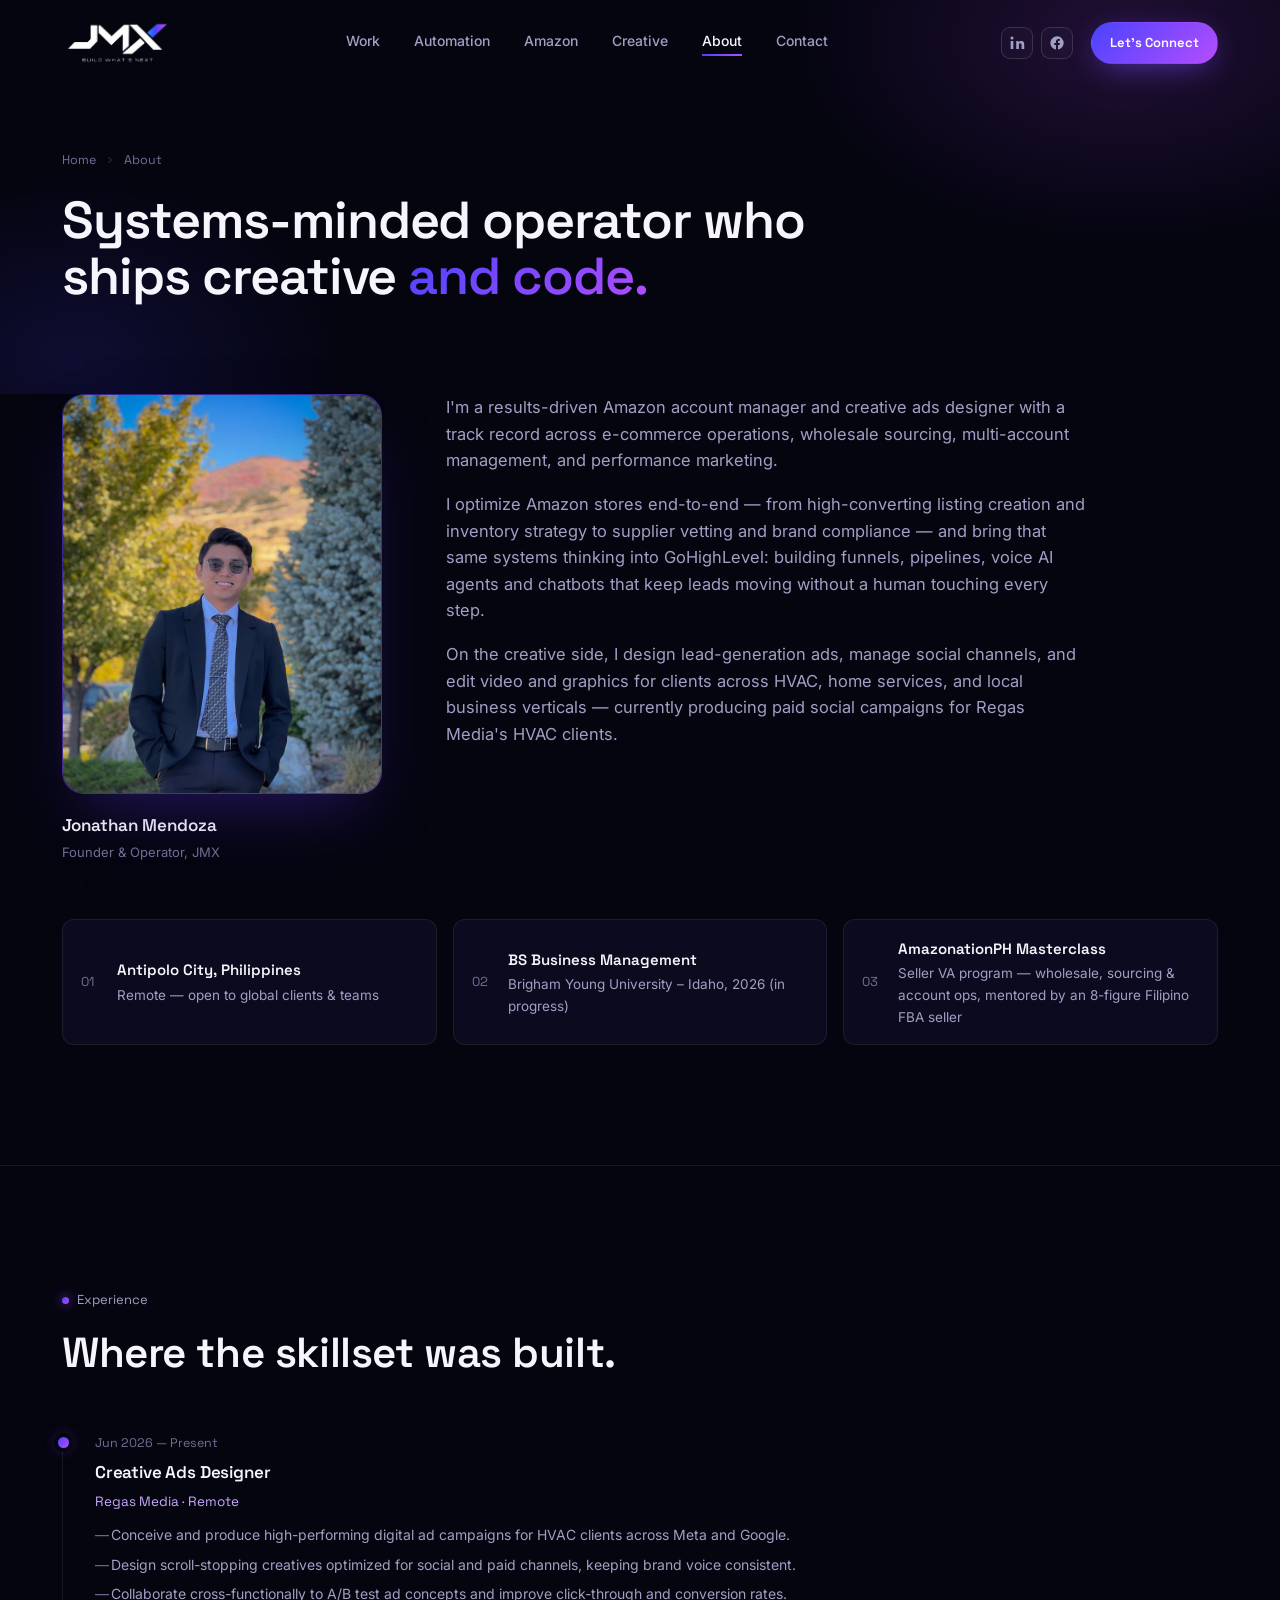
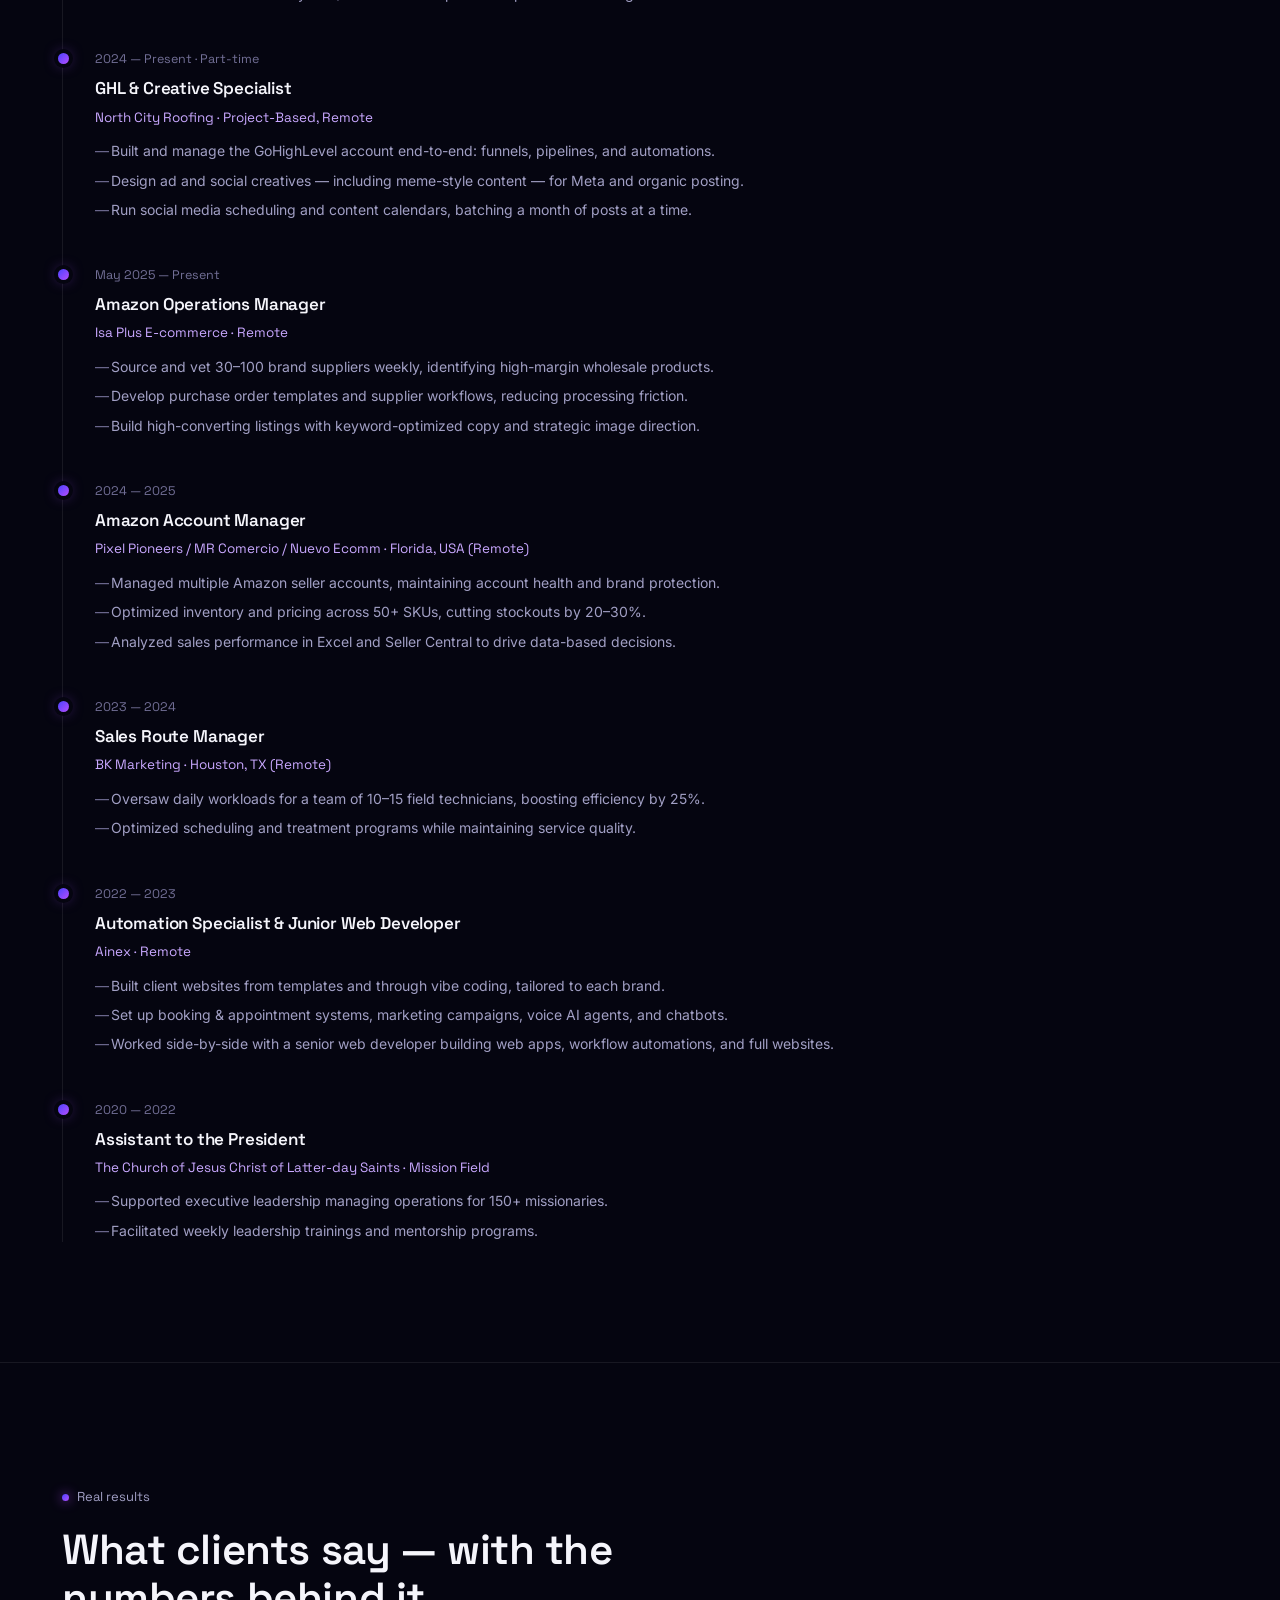
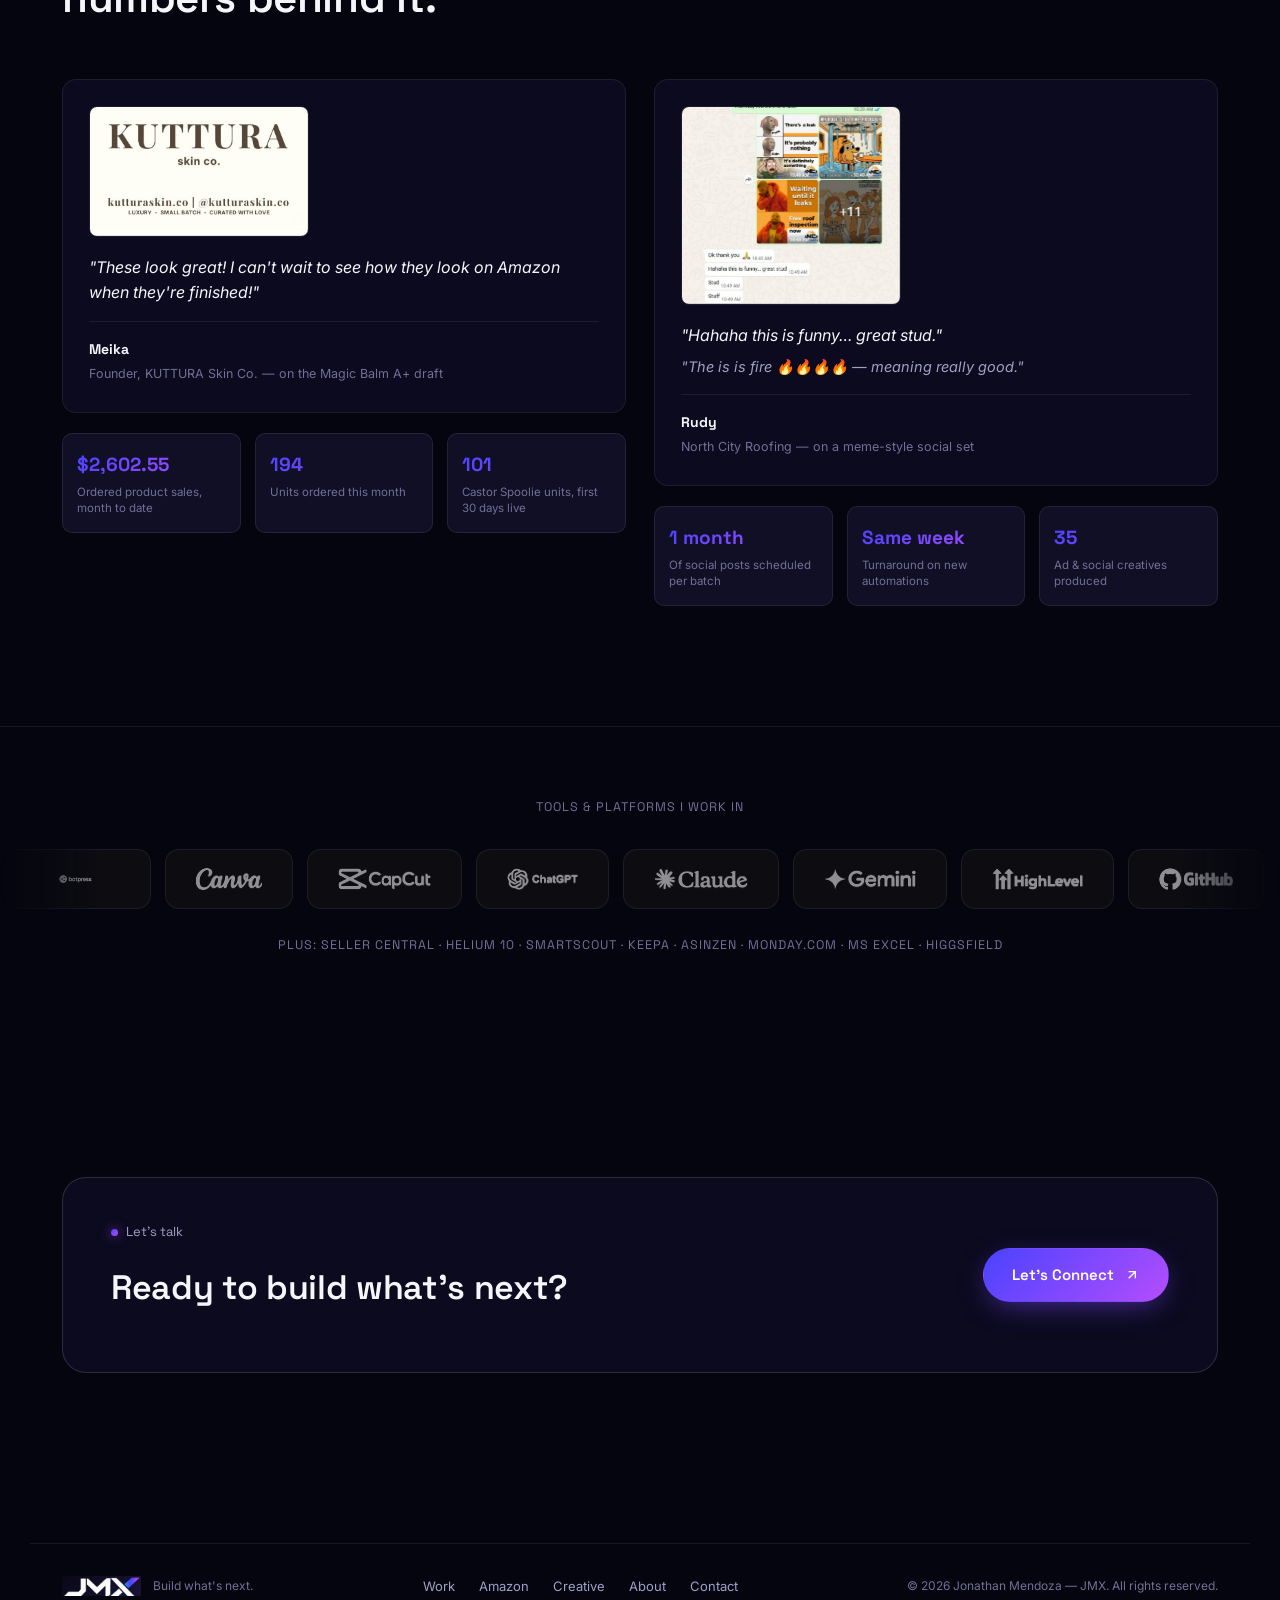
==== commit a45b7a2e: "Add Botpress and Publer logos to marquee section" ====
--- a/about.html
+++ b/about.html
@@ -200,6 +200,7 @@
   <p class="tools-label">TOOLS &amp; PLATFORMS I WORK IN</p>
   <div class="marquee">
     <div class="marquee-track" id="marqueeTrack">
+      <div class="logo-marquee-item"><img src="assets/logos/botpress.png" alt="Botpress"></div>
       <div class="logo-marquee-item"><img src="assets/logos/canva.png" alt="Canva"></div>
       <div class="logo-marquee-item"><img src="assets/logos/capcut.png" alt="CapCut"></div>
       <div class="logo-marquee-item"><img src="assets/logos/chatgpt.png" alt="ChatGPT"></div>
@@ -208,9 +209,11 @@
       <div class="logo-marquee-item"><img src="assets/logos/ghl.png" alt="GoHighLevel"></div>
       <div class="logo-marquee-item"><img src="assets/logos/github.png" alt="GitHub"></div>
       <div class="logo-marquee-item"><img src="assets/logos/make.png" alt="Make"></div>
+      <div class="logo-marquee-item"><img src="assets/logos/publer.png" alt="Publer"></div>
       <div class="logo-marquee-item"><img src="assets/logos/vscode.png" alt="VS Code"></div>
       <div class="logo-marquee-item"><img src="assets/logos/zapier.png" alt="Zapier"></div>
       <!-- duplicate for seamless loop -->
+      <div class="logo-marquee-item"><img src="assets/logos/botpress.png" alt="Botpress"></div>
       <div class="logo-marquee-item"><img src="assets/logos/canva.png" alt="Canva"></div>
       <div class="logo-marquee-item"><img src="assets/logos/capcut.png" alt="CapCut"></div>
       <div class="logo-marquee-item"><img src="assets/logos/chatgpt.png" alt="ChatGPT"></div>
@@ -219,6 +222,7 @@
       <div class="logo-marquee-item"><img src="assets/logos/ghl.png" alt="GoHighLevel"></div>
       <div class="logo-marquee-item"><img src="assets/logos/github.png" alt="GitHub"></div>
       <div class="logo-marquee-item"><img src="assets/logos/make.png" alt="Make"></div>
+      <div class="logo-marquee-item"><img src="assets/logos/publer.png" alt="Publer"></div>
       <div class="logo-marquee-item"><img src="assets/logos/vscode.png" alt="VS Code"></div>
       <div class="logo-marquee-item"><img src="assets/logos/zapier.png" alt="Zapier"></div>
     </div>
@@ -254,4 +258,4 @@
 
 <script src="script.js"></script>
 </body>
-</html>+</html>
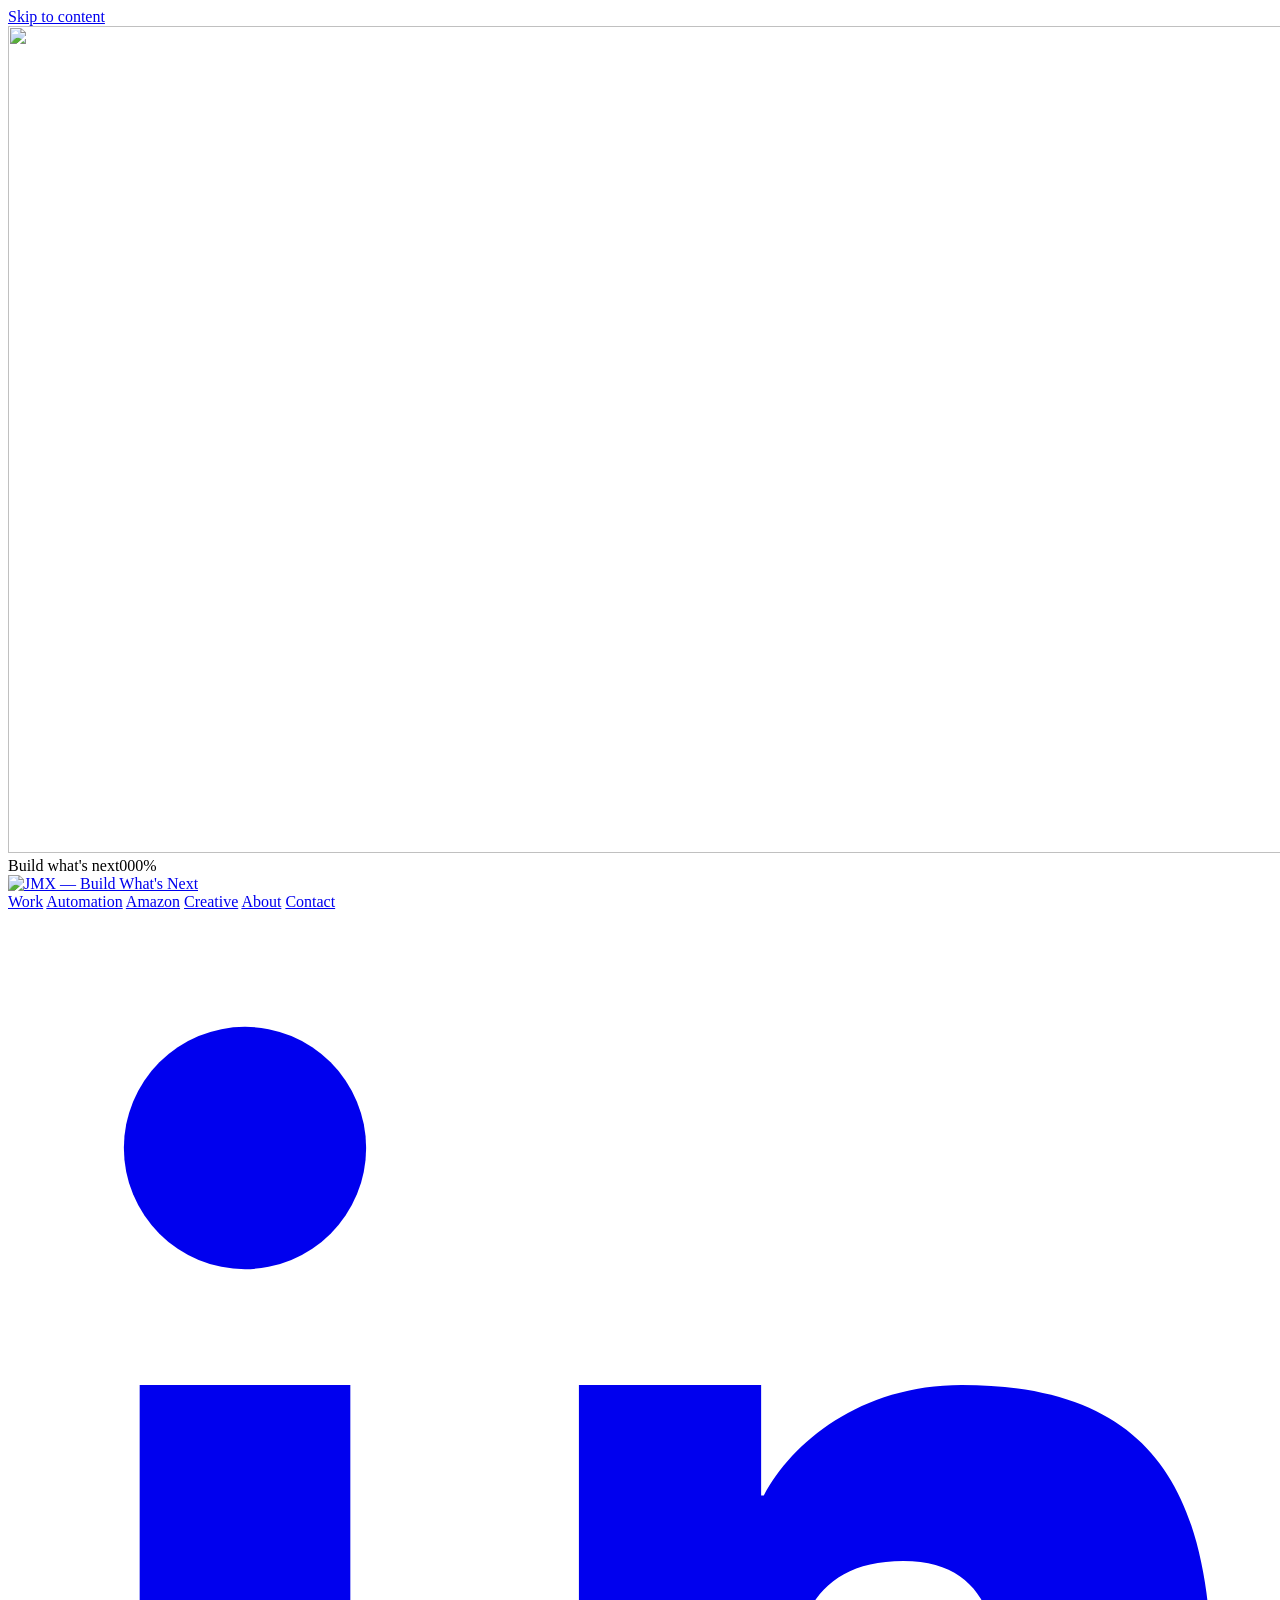
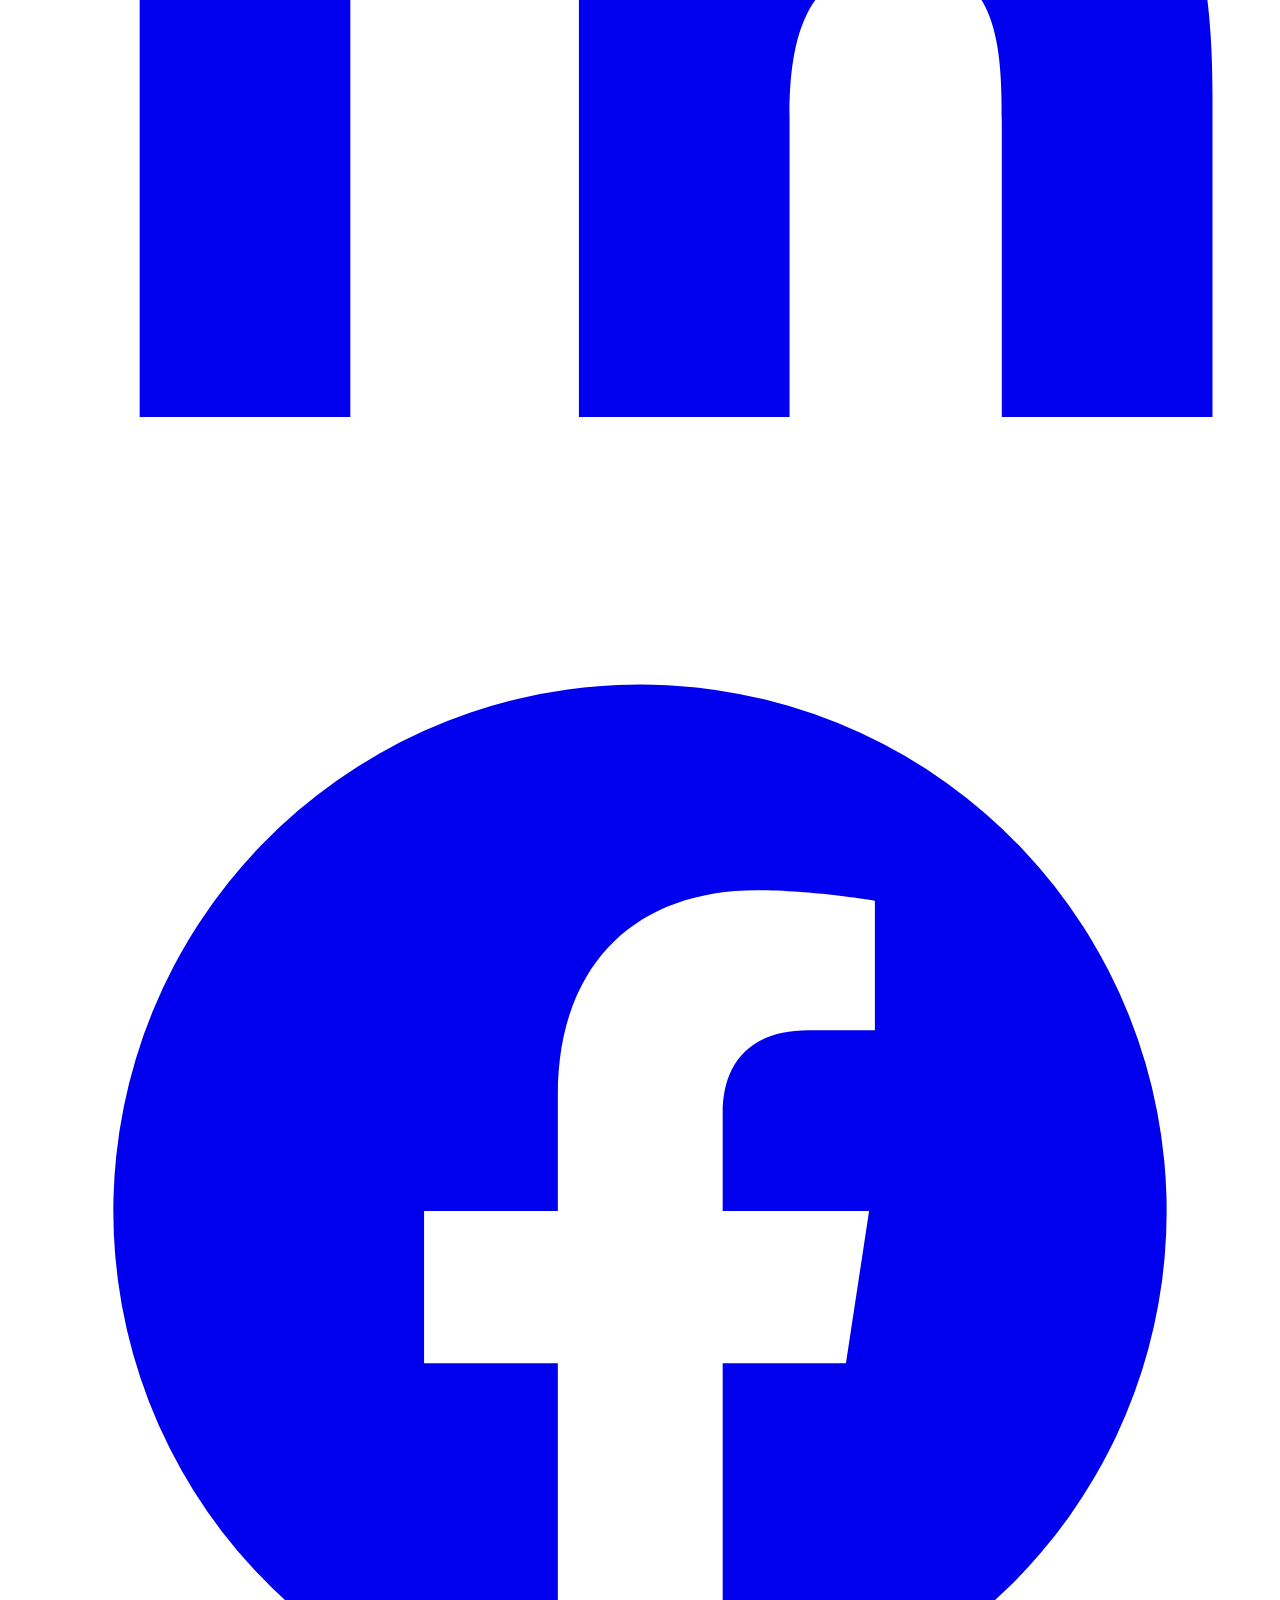
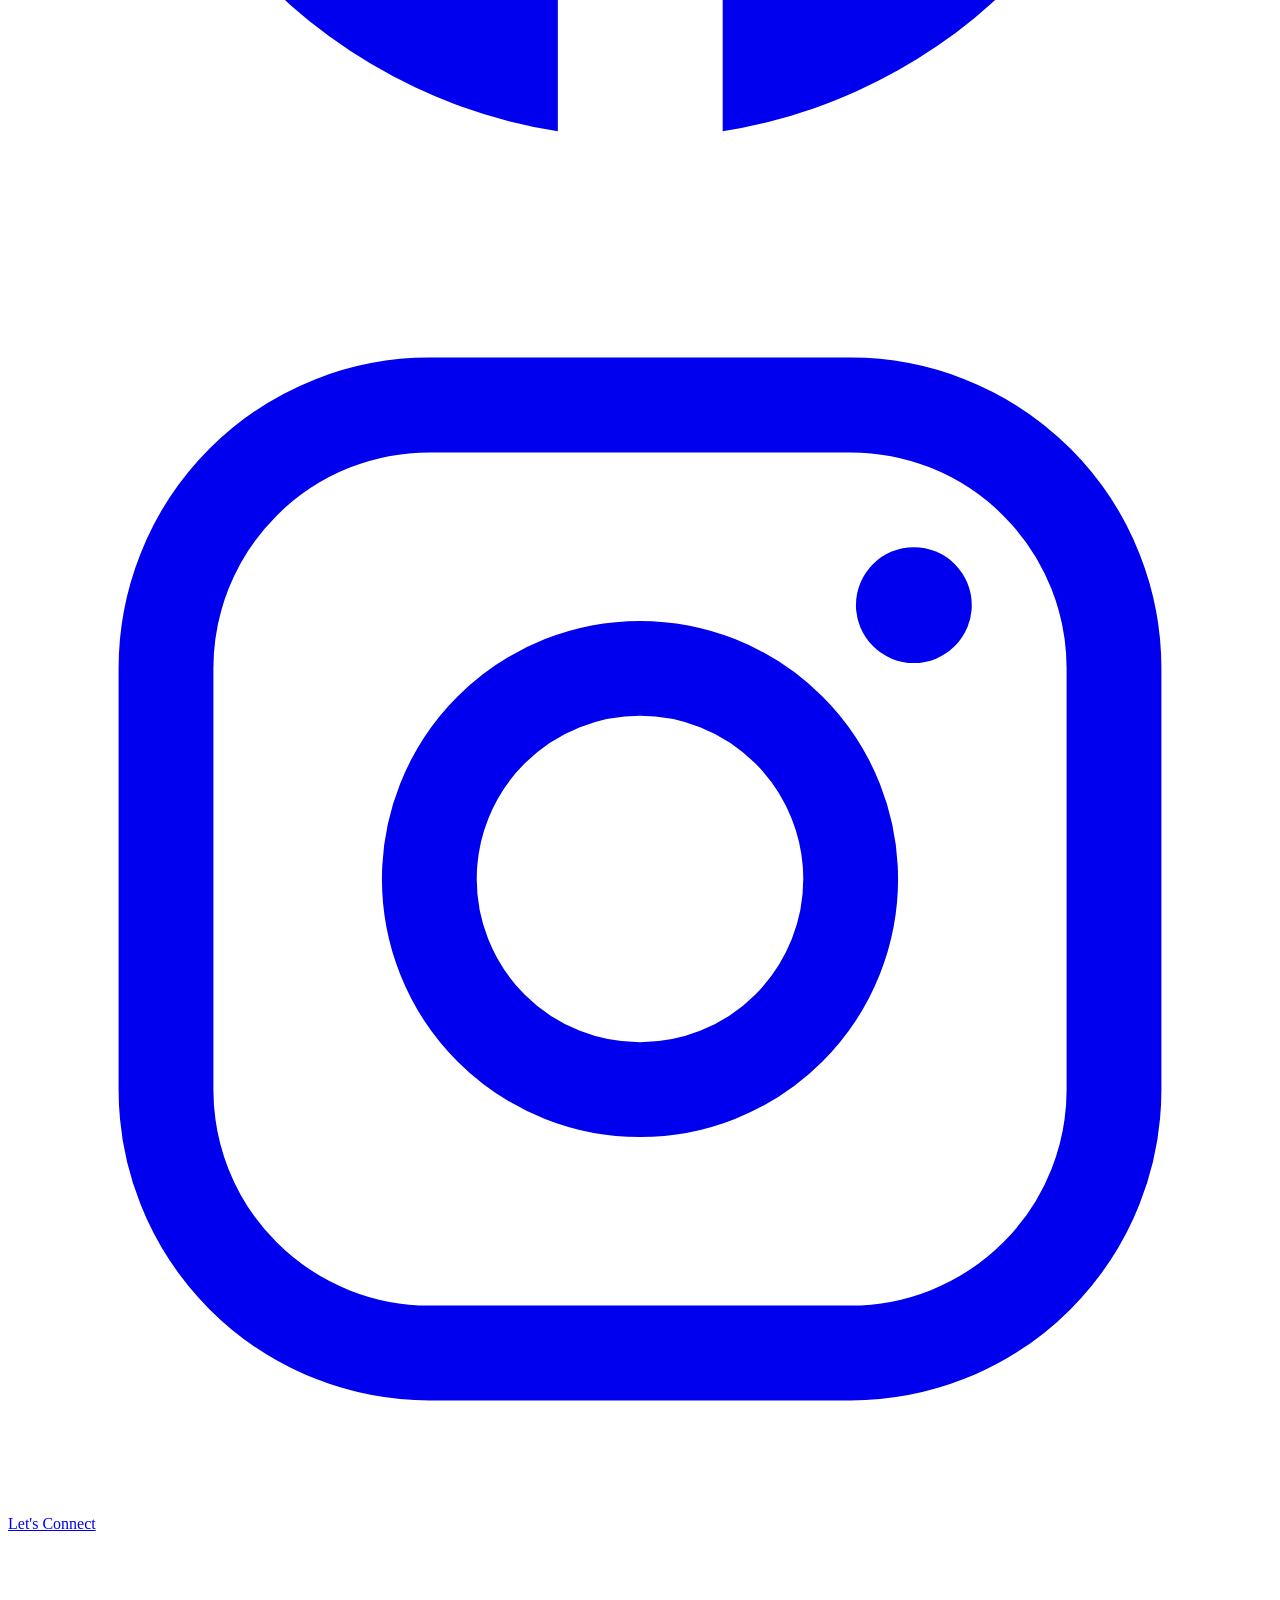
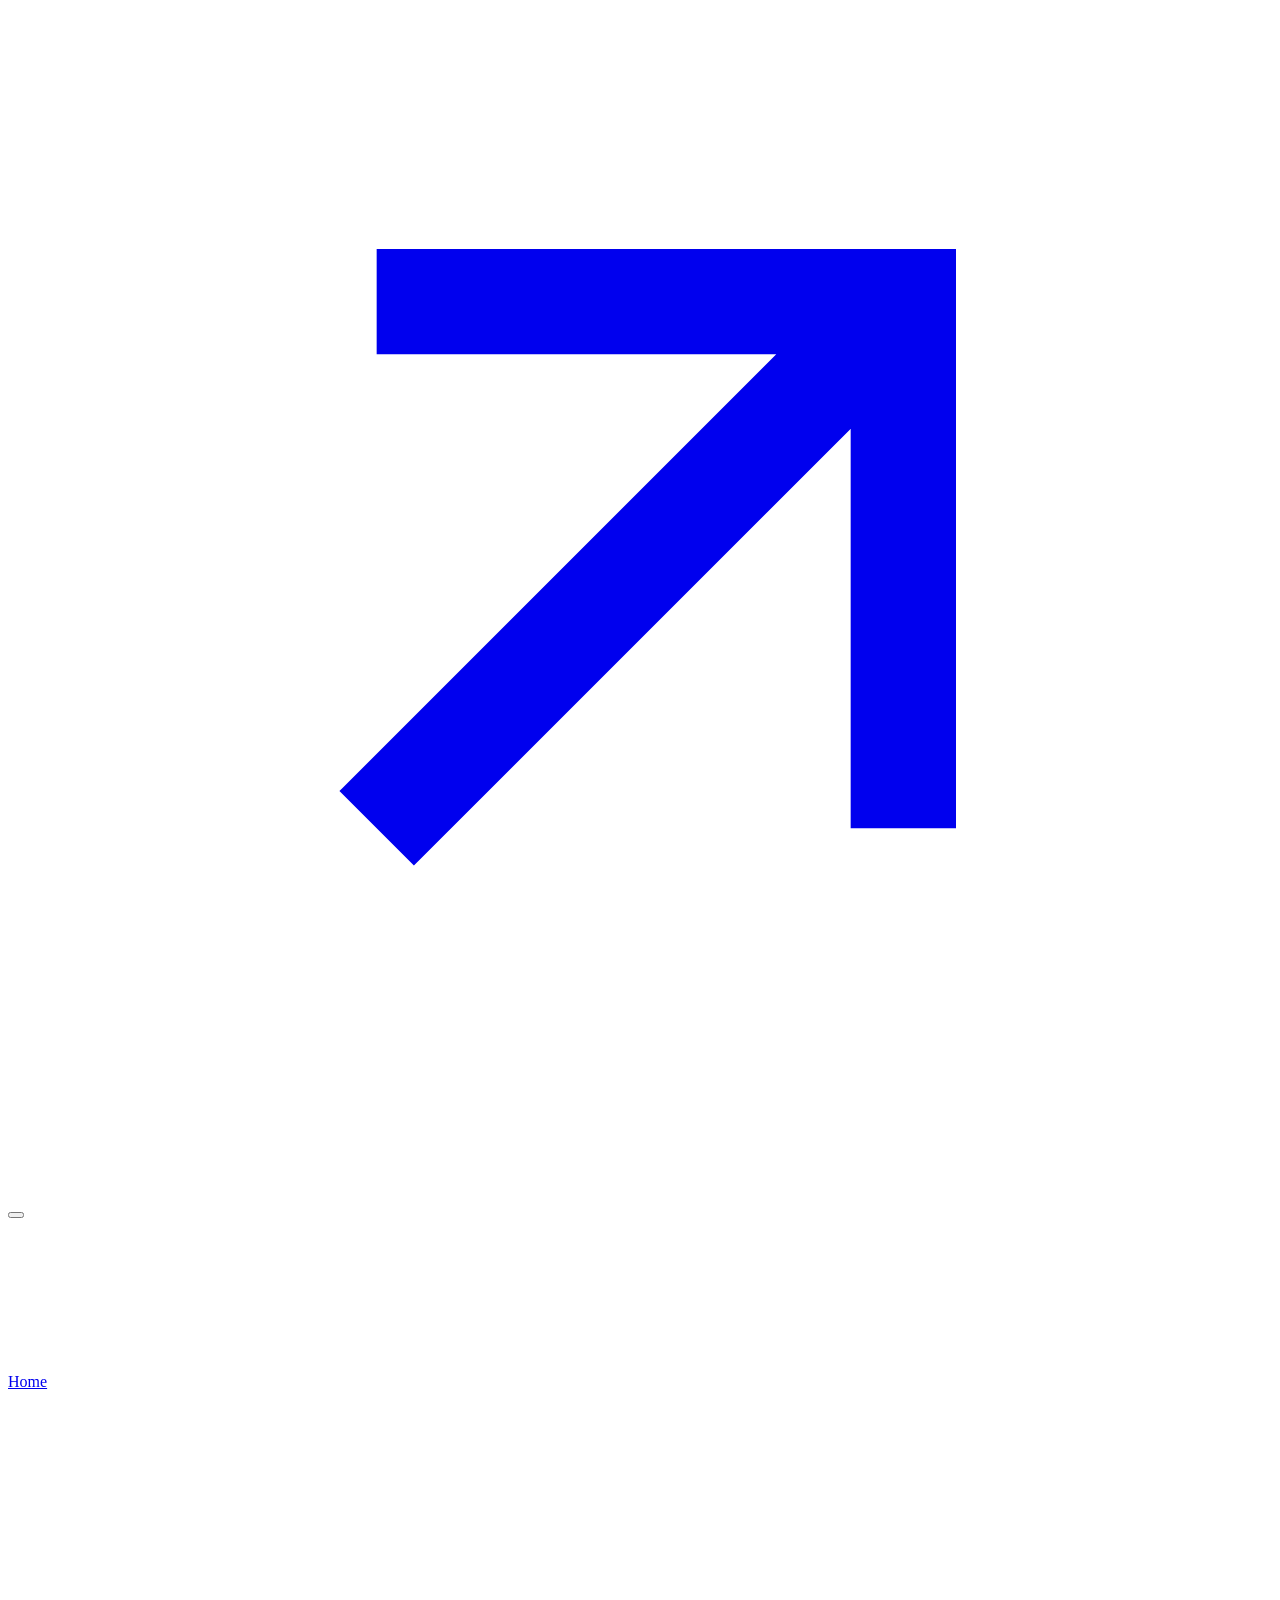
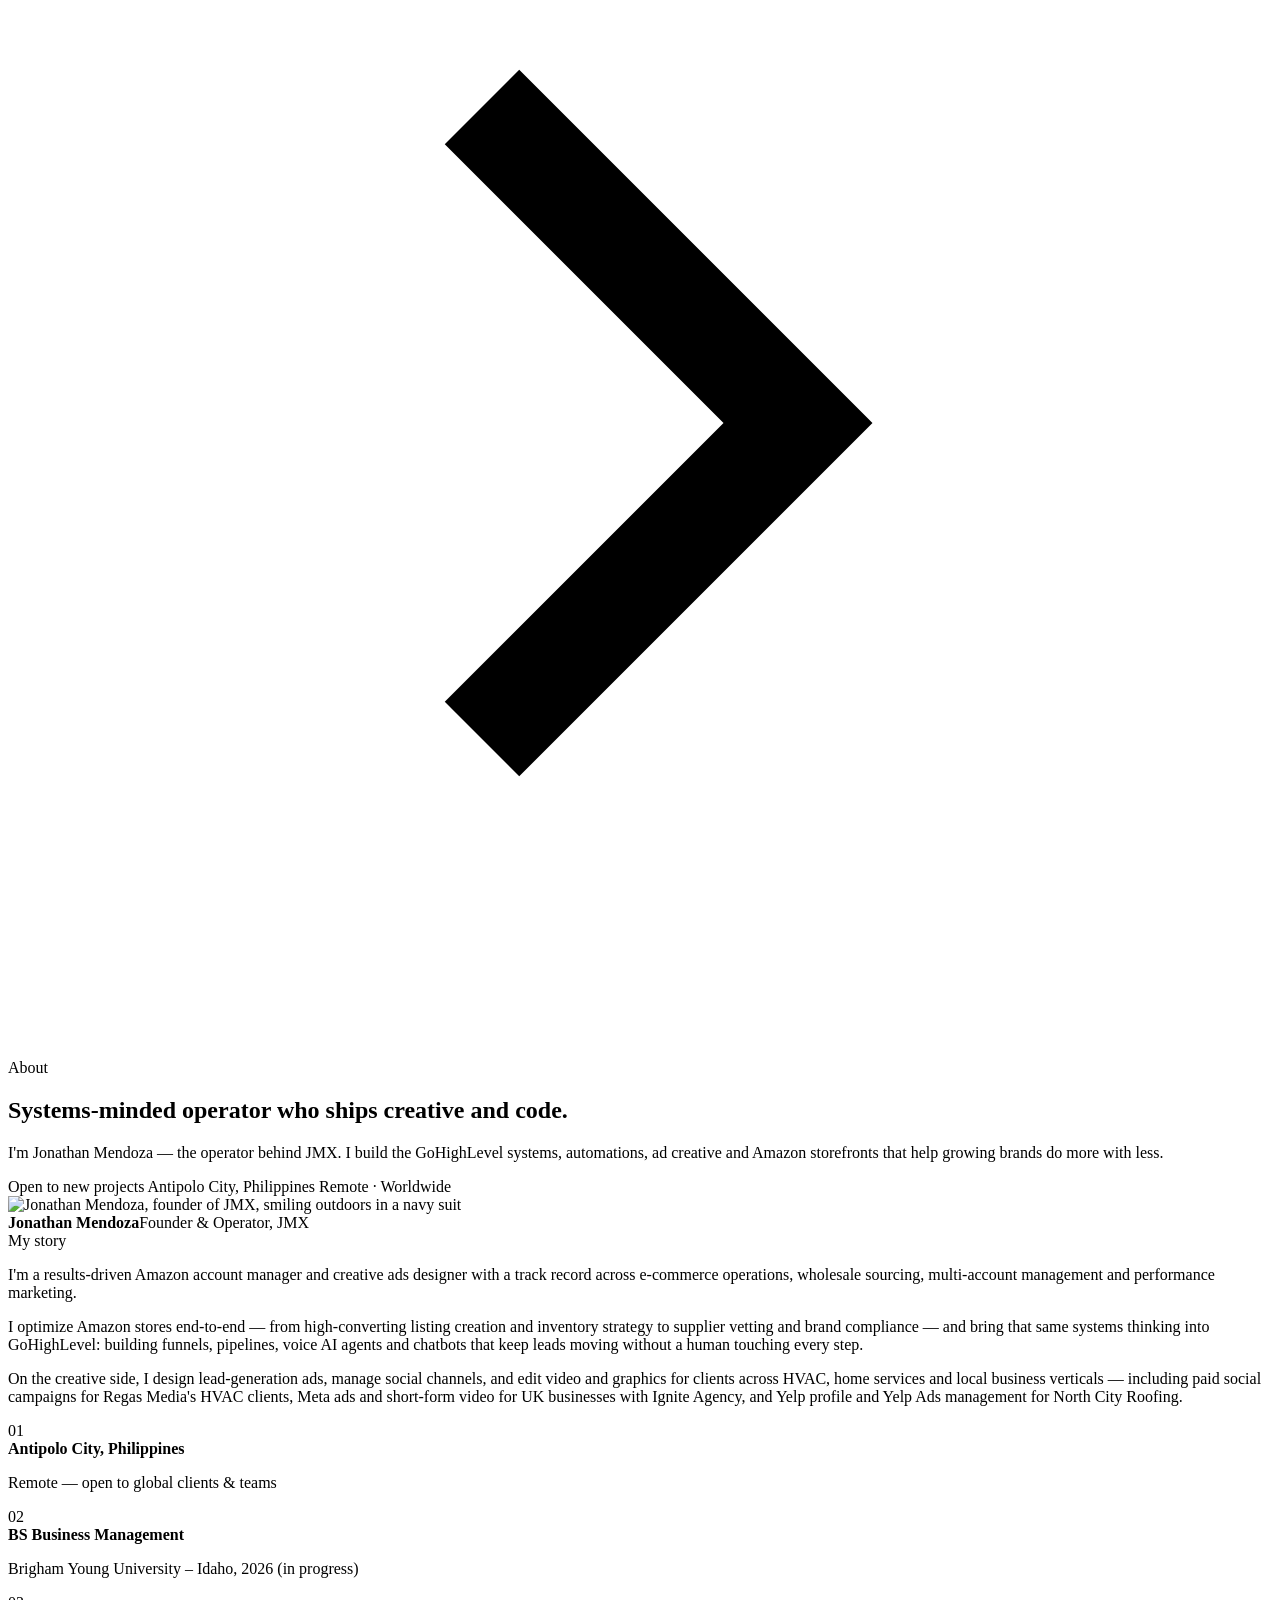
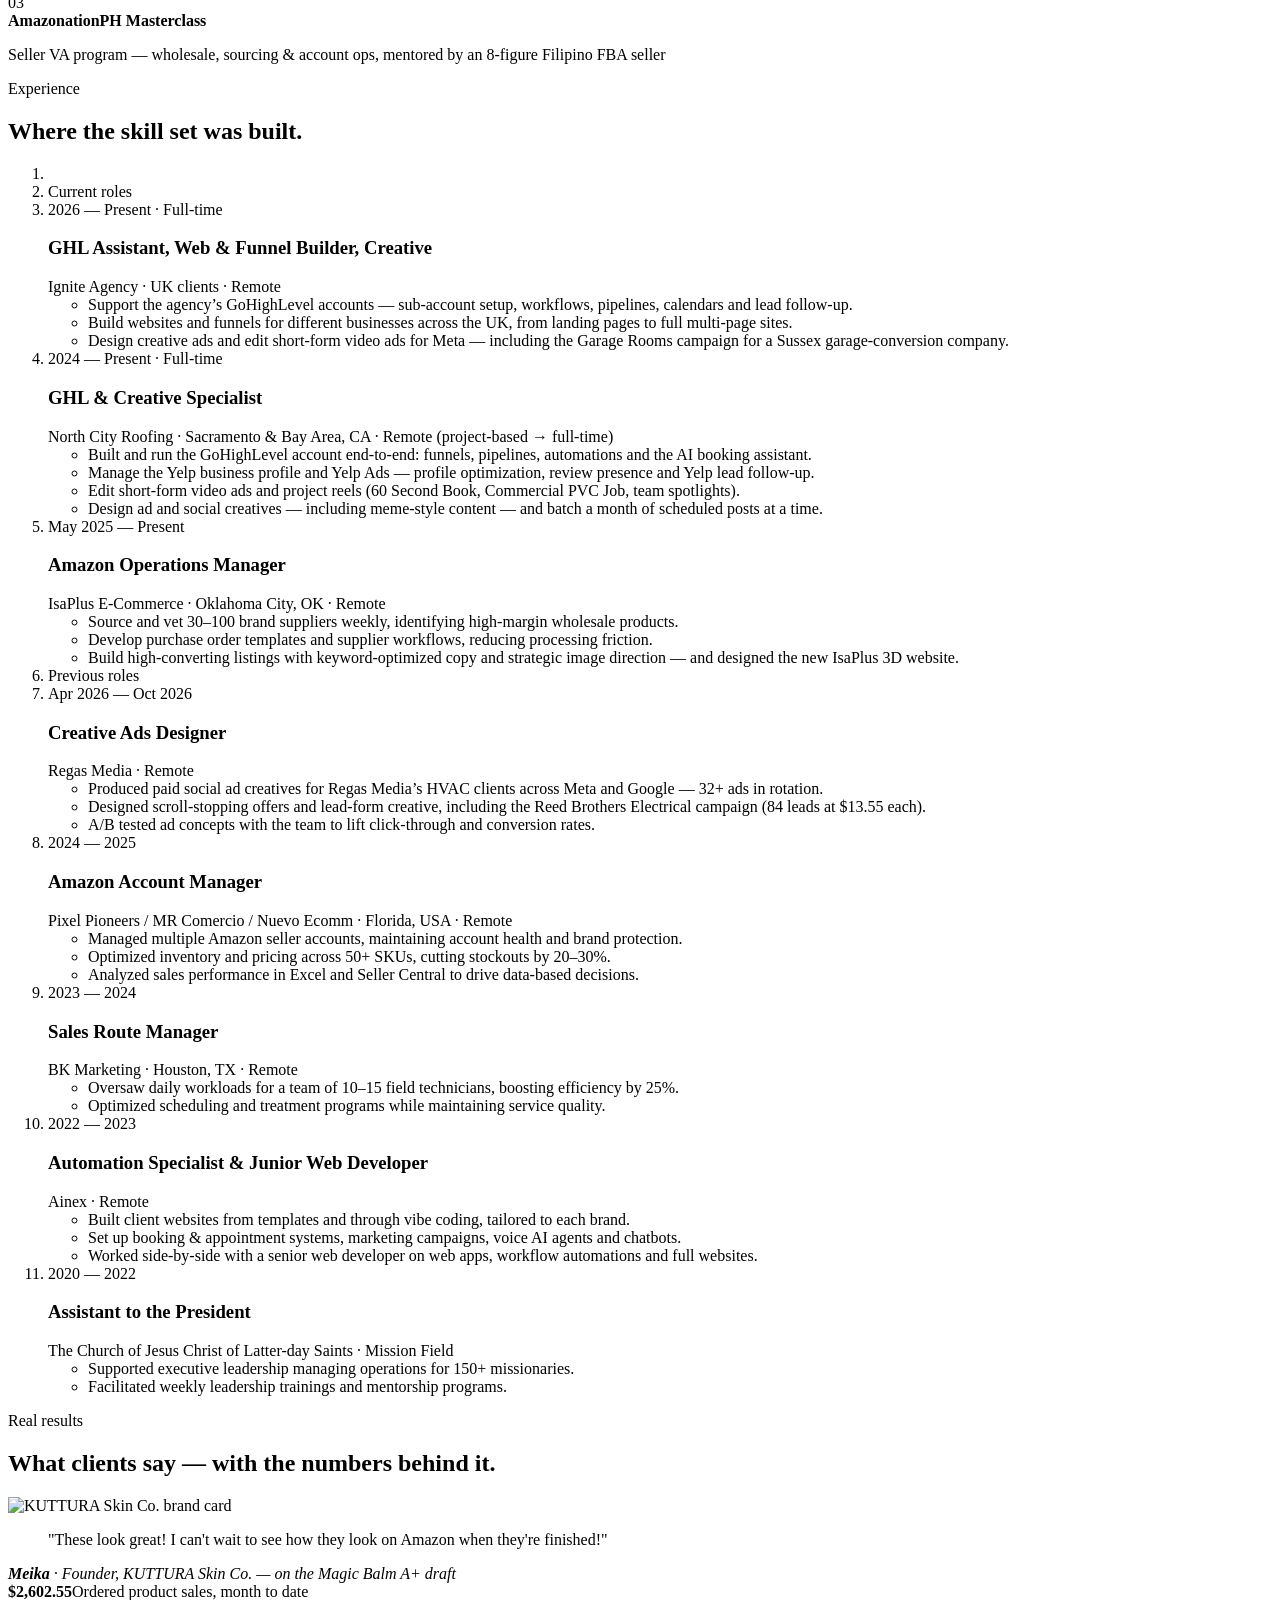
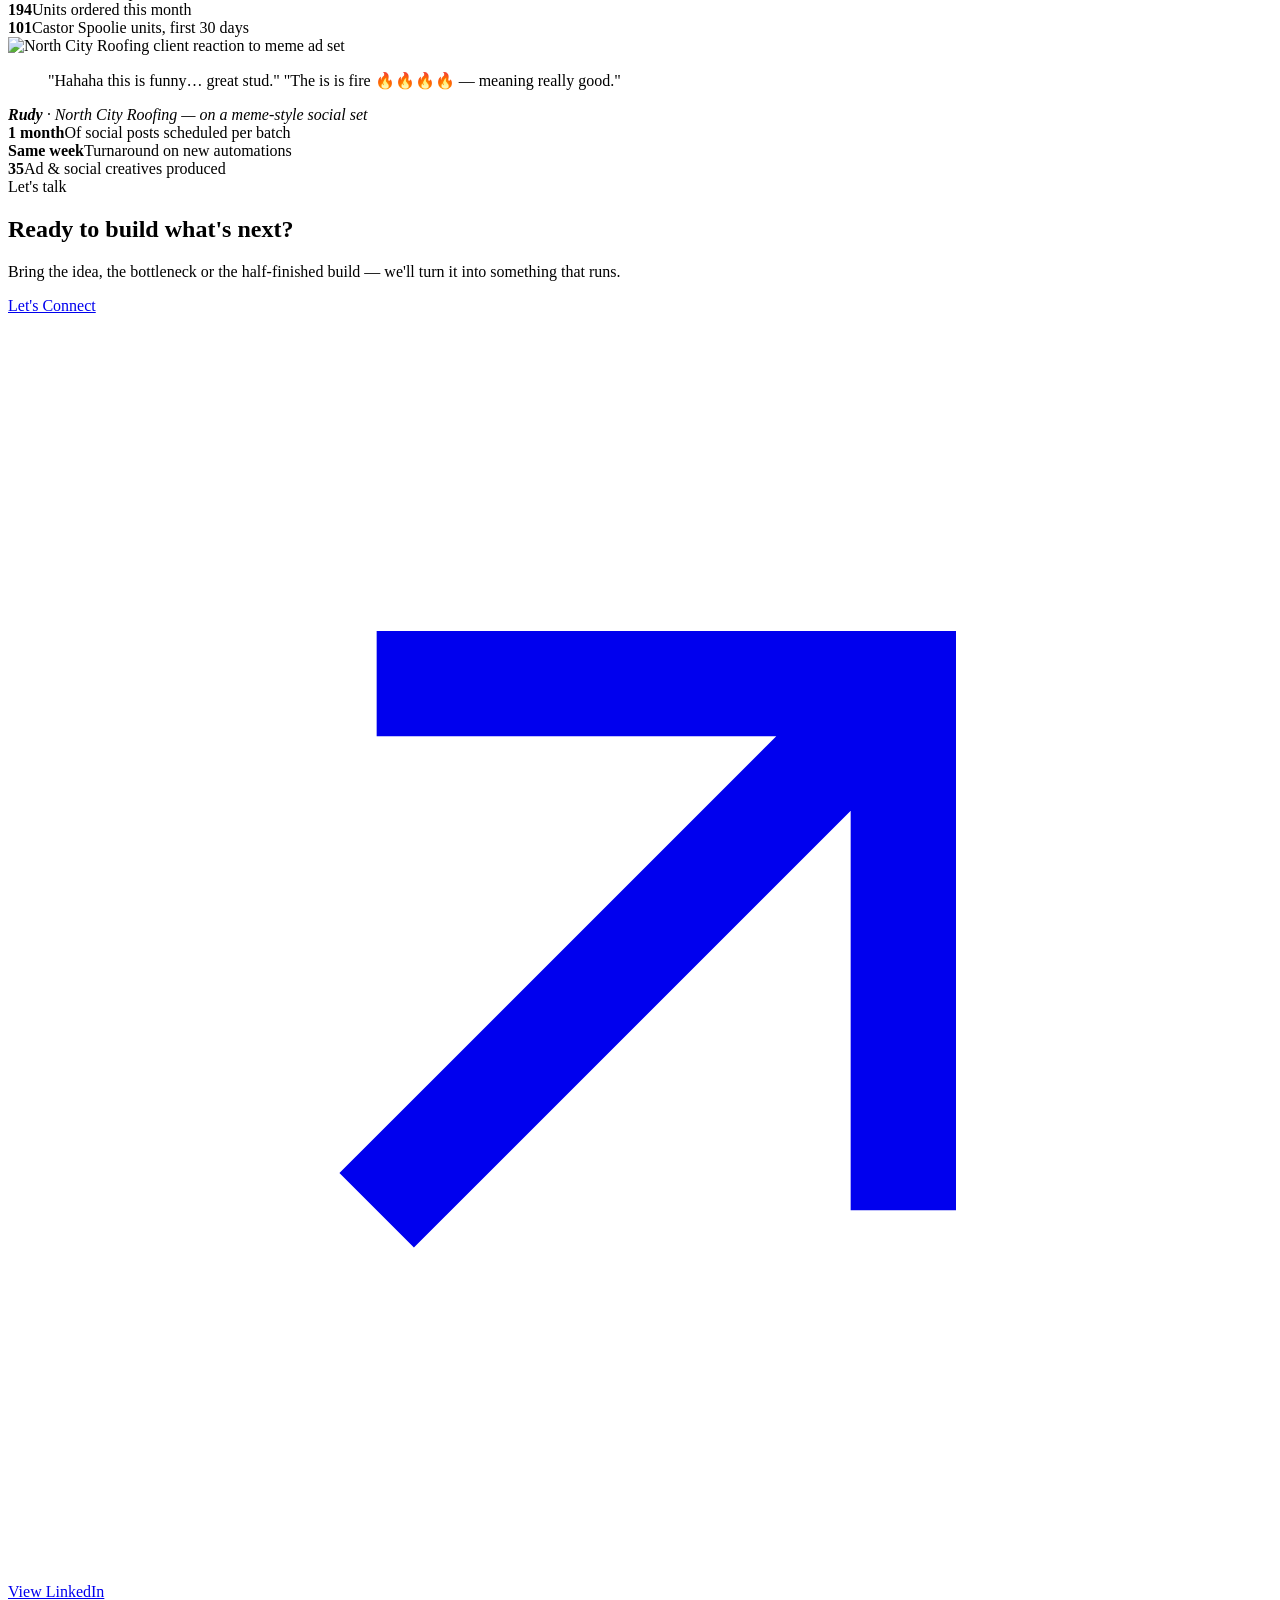
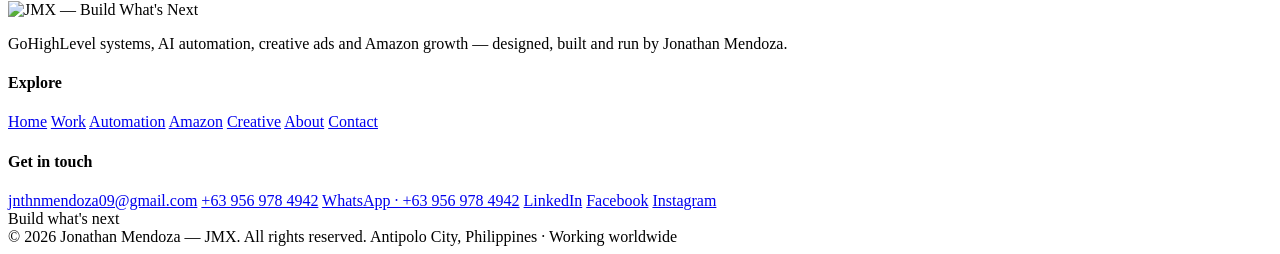
==== commit 4a7d40a0: "Add files via upload" ====
--- a/about.html
+++ b/about.html
@@ -2,26 +2,47 @@
 <html lang="en">
 <head>
 <meta charset="UTF-8">
-<meta name="viewport" content="width=device-width, initial-scale=1.0">
-<link rel="icon" type="image/png" sizes="512x512" href="images/favicons/favicon-512.png">
-<link rel="icon" type="image/png" sizes="48x48" href="images/favicons/favicon-48.png">
-<link rel="icon" type="image/png" sizes="32x32" href="images/favicons/favicon-32.png">
-<link rel="icon" type="image/png" sizes="16x16" href="images/favicons/favicon-16.png">
-<link rel="apple-touch-icon" sizes="180x180" href="images/favicons/favicon-180.png">
-<link rel="shortcut icon" href="images/favicons/favicon-32.png">
+<meta name="viewport" content="width=device-width, initial-scale=1, viewport-fit=cover">
 <title>About — JMX | Jonathan Mendoza</title>
-<meta name="description" content="Jonathan Mendoza's background, experience timeline, tools, and client feedback — GoHighLevel specialist, AI automation builder, creative ads designer, Amazon account manager.">
+<meta name="description" content="Jonathan Mendoza (JMX) — systems-minded operator across GoHighLevel, AI automation, creative ads and Amazon operations. Experience, results and tools.">
+<meta name="theme-color" content="#05050d">
+<meta property="og:type" content="website">
+<meta property="og:title" content="About — JMX | Jonathan Mendoza">
+<meta property="og:description" content="Jonathan Mendoza (JMX) — systems-minded operator across GoHighLevel, AI automation, creative ads and Amazon operations. Experience, results and tools.">
+<meta property="og:image" content="assets/brand/logo-jmx.png">
+<meta name="twitter:card" content="summary_large_image">
+<link rel="icon" type="image/png" sizes="512x512" href="assets/brand/favicons/favicon-512.png">
+<link rel="icon" type="image/png" sizes="48x48" href="assets/brand/favicons/favicon-48.png">
+<link rel="icon" type="image/png" sizes="32x32" href="assets/brand/favicons/favicon-32.png">
+<link rel="icon" type="image/png" sizes="16x16" href="assets/brand/favicons/favicon-16.png">
+<link rel="apple-touch-icon" sizes="180x180" href="assets/brand/favicons/favicon-180.png">
 <link rel="preconnect" href="https://fonts.googleapis.com">
 <link rel="preconnect" href="https://fonts.gstatic.com" crossorigin>
-<link href="https://fonts.googleapis.com/css2?family=Space+Grotesk:wght@500;600;700&family=Inter:wght@400;500;600&display=swap" rel="stylesheet">
-<link rel="stylesheet" href="style.css">
+<link href="https://fonts.googleapis.com/css2?family=Inter:wght@400;500;600&family=JetBrains+Mono:wght@400;500&family=Space+Grotesk:wght@400;500;600;700&display=swap" rel="stylesheet">
+<link rel="preload" as="image" href="assets/brand/logo-nobg.png">
+<link rel="stylesheet" href="css/global.css">
+<link rel="stylesheet" href="css/about.css">
+<script>document.documentElement.classList.add('js');</script>
 </head>
 <body data-page="about">
-
+<a class="sr-only" href="#main">Skip to content</a>
+<!-- ============================================================ LOADER -->
+<div class="loader" aria-hidden="true">
+  <div class="loader__panel loader__panel--t"></div>
+  <div class="loader__panel loader__panel--b"></div>
+  <div class="loader__orb"></div>
+  <div class="loader__inner">
+    <img class="loader__logo" src="assets/brand/logo-nobg.png" alt="" width="1836" height="827">
+    <div class="loader__bar"><i></i></div>
+    <div class="loader__meta"><span>Build what's next</span><span class="loader__pct">000%</span></div>
+  </div>
+</div>
+
+<!-- ============================================================ NAV -->
 <header class="nav">
   <div class="wrap">
-    <a href="index.html" class="brand"><img src="assets/logo-nobg.png" alt="JMX — Build What's Next"></a>
-    <nav class="nav-links" id="navLinks">
+    <a href="index.html" class="brand" aria-label="JMX — home"><img src="assets/brand/logo-nobg.png" alt="JMX — Build What's Next" width="1836" height="827"></a>
+    <nav class="nav-links" aria-label="Primary">
       <a href="work.html" data-page="work">Work</a>
       <a href="automation.html" data-page="automation">Automation</a>
       <a href="amazon.html" data-page="amazon">Amazon</a>
@@ -31,231 +52,240 @@
     </nav>
     <div class="nav-cta">
       <div class="nav-social">
-        <a href="https://www.linkedin.com/in/jonathan-mendoza-c/" target="_blank" rel="noopener" class="nav-social-link" aria-label="Jonathan Mendoza on LinkedIn"><svg width="16" height="16" viewBox="0 0 24 24" fill="currentColor"><rect x="2.5" y="9" width="4" height="12"/><circle cx="4.5" cy="4.5" r="2.3"/><path d="M10.5 9h3.8v2.1h.05c.53-1 1.83-2.1 3.76-2.1 4.02 0 4.76 2.5 4.76 5.9V21h-4v-5.6c0-1.34-.02-3.06-1.87-3.06-1.87 0-2.16 1.46-2.16 2.96V21h-4V9z"/></svg></a>
-        <a href="https://www.facebook.com/jonathan.mendoza.7839" target="_blank" rel="noopener" class="nav-social-link" aria-label="Jonathan Mendoza on Facebook"><svg width="16" height="16" viewBox="0 0 24 24" fill="currentColor"><path d="M22 12a10 10 0 10-11.56 9.88v-6.99H7.9V12h2.54V9.8c0-2.5 1.49-3.89 3.78-3.89 1.1 0 2.24.2 2.24.2v2.46h-1.26c-1.24 0-1.63.77-1.63 1.56V12h2.78l-.44 2.89h-2.34v6.99A10 10 0 0022 12z"/></svg></a>
-      </div>
-      <a href="contact.html" class="btn btn-primary btn-sm">Let's Connect</a>
-      <button class="nav-toggle" aria-label="Toggle menu" aria-expanded="false" id="navToggle">
-        <svg width="22" height="22" viewBox="0 0 24 24" fill="none" stroke="currentColor" stroke-width="2"><path d="M3 6h18M3 12h18M3 18h18"/></svg>
-      </button>
+        <a href="https://www.linkedin.com/in/jonathan-mendoza-c/" target="_blank" rel="noopener" aria-label="Jonathan Mendoza on LinkedIn"><svg viewBox="0 0 24 24" fill="currentColor" aria-hidden="true"><rect x="2.5" y="9" width="4" height="12"/><circle cx="4.5" cy="4.5" r="2.3"/><path d="M10.5 9h3.8v2.1h.05c.53-1 1.83-2.1 3.76-2.1 4.02 0 4.76 2.5 4.76 5.9V21h-4v-5.6c0-1.34-.02-3.06-1.87-3.06-1.87 0-2.16 1.46-2.16 2.96V21h-4V9z"/></svg></a>
+        <a href="https://www.facebook.com/jonathan.mendoza.7839" target="_blank" rel="noopener" aria-label="Jonathan Mendoza on Facebook"><svg viewBox="0 0 24 24" fill="currentColor" aria-hidden="true"><path d="M22 12a10 10 0 10-11.56 9.88v-6.99H7.9V12h2.54V9.8c0-2.5 1.49-3.89 3.78-3.89 1.1 0 2.24.2 2.24.2v2.46h-1.26c-1.24 0-1.63.77-1.63 1.56V12h2.78l-.44 2.89h-2.34v6.99A10 10 0 0022 12z"/></svg></a>
+        <a href="https://www.instagram.com/mndz.jnthn/" target="_blank" rel="noopener" aria-label="Jonathan Mendoza on Instagram"><svg viewBox="0 0 24 24" fill="none" stroke="currentColor" stroke-width="1.8" aria-hidden="true"><rect x="3" y="3" width="18" height="18" rx="5"/><circle cx="12" cy="12" r="4"/><circle cx="17.2" cy="6.8" r="1.1" fill="currentColor" stroke="none"/></svg></a>
+      </div>
+      <a href="contact.html" class="btn btn--primary btn--sm">Let's Connect <svg viewBox="0 0 24 24" fill="none" stroke="currentColor" stroke-width="2" aria-hidden="true"><path d="M7 17L17 7M7 7h10v10"/></svg></a>
+      <button class="burger" type="button" aria-label="Open menu" aria-expanded="false"><i></i><i></i><i></i></button>
     </div>
   </div>
 </header>
 
-<section class="page-hero">
-  <div class="wrap">
-    <div class="page-crumb reveal"><a href="index.html">Home</a><svg width="12" height="12" viewBox="0 0 24 24" fill="none" stroke="currentColor" stroke-width="2"><path d="M9 6l6 6-6 6"/></svg><span>About</span></div>
-    <h1 class="reveal">Systems-minded operator who ships creative <span>and code.</span></h1>
-  </div>
-</section>
-
-<section class="section-pad" style="padding-top:0;">
-  <div class="wrap">
-    <div class="about-grid">
-      <div class="about-left reveal reveal-left">
-        <div class="about-photo tilt">
-          <img src="./images/jonathan-mendoza.jpg" alt="Jonathan Mendoza, founder of JMX, smiling outdoors in a navy suit">
-        </div>
-        <div class="about-photo-meta">
-          <strong>Jonathan Mendoza</strong>
-          <span>Founder &amp; Operator, JMX</span>
-        </div>
-      </div>
-      <div class="about-copy reveal reveal-right">
-        <p>I'm a results-driven Amazon account manager and creative ads designer with a track record across e-commerce operations, wholesale sourcing, multi-account management, and performance marketing.</p>
-        <p>I optimize Amazon stores end-to-end — from high-converting listing creation and inventory strategy to supplier vetting and brand compliance — and bring that same systems thinking into GoHighLevel: building funnels, pipelines, voice AI agents and chatbots that keep leads moving without a human touching every step.</p>
-        <p>On the creative side, I design lead-generation ads, manage social channels, and edit video and graphics for clients across HVAC, home services, and local business verticals — currently producing paid social campaigns for Regas Media's HVAC clients.</p>
-      </div>
-    </div>
-
-    <div class="about-facts reveal" data-stagger>
-      <div class="about-role"><span class="num">01</span><div><strong>Antipolo City, Philippines</strong><p>Remote — open to global clients &amp; teams</p></div></div>
-      <div class="about-role"><span class="num">02</span><div><strong>BS Business Management</strong><p>Brigham Young University – Idaho, 2026 (in progress)</p></div></div>
-      <div class="about-role"><span class="num">03</span><div><strong>AmazonationPH Masterclass</strong><p>Seller VA program — wholesale, sourcing &amp; account ops, mentored by an 8-figure Filipino FBA seller</p></div></div>
-    </div>
-  </div>
-</section>
-
-<!-- ============================================================ EXPERIENCE -->
-<section class="section-pad" style="border-top:1px solid var(--border);">
-  <div class="wrap">
-    <div class="section-head reveal">
-      <span class="kicker">Experience</span>
-      <h2>Where the skillset was built.</h2>
-    </div>
-
-    <div class="timeline reveal">
-      <div class="tl-item">
-        <div class="tl-date">Jun 2026 — Present</div>
-        <h3>Creative Ads Designer</h3>
-        <div class="tl-org">Regas Media · Remote</div>
-        <ul>
-          <li>Conceive and produce high-performing digital ad campaigns for HVAC clients across Meta and Google.</li>
-          <li>Design scroll-stopping creatives optimized for social and paid channels, keeping brand voice consistent.</li>
-          <li>Collaborate cross-functionally to A/B test ad concepts and improve click-through and conversion rates.</li>
-        </ul>
-      </div>
-      <div class="tl-item">
-        <div class="tl-date">2024 — Present · Part-time</div>
-        <h3>GHL &amp; Creative Specialist</h3>
-        <div class="tl-org">North City Roofing · Project-Based, Remote</div>
-        <ul>
-          <li>Built and manage the GoHighLevel account end-to-end: funnels, pipelines, and automations.</li>
-          <li>Design ad and social creatives — including meme-style content — for Meta and organic posting.</li>
-          <li>Run social media scheduling and content calendars, batching a month of posts at a time.</li>
-        </ul>
-      </div>
-      <div class="tl-item">
-        <div class="tl-date">May 2025 — Present</div>
-        <h3>Amazon Operations Manager</h3>
-        <div class="tl-org">Isa Plus E-commerce · Remote</div>
-        <ul>
-          <li>Source and vet 30–100 brand suppliers weekly, identifying high-margin wholesale products.</li>
-          <li>Develop purchase order templates and supplier workflows, reducing processing friction.</li>
-          <li>Build high-converting listings with keyword-optimized copy and strategic image direction.</li>
-        </ul>
-      </div>
-      <div class="tl-item">
-        <div class="tl-date">2024 — 2025</div>
-        <h3>Amazon Account Manager</h3>
-        <div class="tl-org">Pixel Pioneers / MR Comercio / Nuevo Ecomm · Florida, USA (Remote)</div>
-        <ul>
-          <li>Managed multiple Amazon seller accounts, maintaining account health and brand protection.</li>
-          <li>Optimized inventory and pricing across 50+ SKUs, cutting stockouts by 20–30%.</li>
-          <li>Analyzed sales performance in Excel and Seller Central to drive data-based decisions.</li>
-        </ul>
-      </div>
-      <div class="tl-item">
-        <div class="tl-date">2023 — 2024</div>
-        <h3>Sales Route Manager</h3>
-        <div class="tl-org">BK Marketing · Houston, TX (Remote)</div>
-        <ul>
-          <li>Oversaw daily workloads for a team of 10–15 field technicians, boosting efficiency by 25%.</li>
-          <li>Optimized scheduling and treatment programs while maintaining service quality.</li>
-        </ul>
-      </div>
-      <div class="tl-item">
-        <div class="tl-date">2022 — 2023</div>
-        <h3>Automation Specialist &amp; Junior Web Developer</h3>
-        <div class="tl-org">Ainex · Remote</div>
-        <ul>
-          <li>Built client websites from templates and through vibe coding, tailored to each brand.</li>
-          <li>Set up booking &amp; appointment systems, marketing campaigns, voice AI agents, and chatbots.</li>
-          <li>Worked side-by-side with a senior web developer building web apps, workflow automations, and full websites.</li>
-        </ul>
-      </div>
-      <div class="tl-item">
-        <div class="tl-date">2020 — 2022</div>
-        <h3>Assistant to the President</h3>
-        <div class="tl-org">The Church of Jesus Christ of Latter-day Saints · Mission Field</div>
-        <ul>
-          <li>Supported executive leadership managing operations for 150+ missionaries.</li>
-          <li>Facilitated weekly leadership trainings and mentorship programs.</li>
-        </ul>
-      </div>
-    </div>
+<main id="main">
+<!-- ============================================================ HERO · portrait in 3D frame -->
+<section class="page-hero about-hero">
+  <div class="page-hero__bg" aria-hidden="true"><canvas data-particles></canvas></div>
+  <div class="wrap about-hero__grid">
+    <div>
+      <nav class="crumb" data-reveal aria-label="Breadcrumb"><a href="index.html">Home</a><svg viewBox="0 0 24 24" fill="none" stroke="currentColor" stroke-width="2"><path d="M9 6l6 6-6 6"/></svg><span>About</span></nav>
+      <h1 class="h-1" data-split>Systems-minded operator who ships creative <span class="grad">and code.</span></h1>
+      <p class="lede" data-reveal>I'm Jonathan Mendoza — the operator behind JMX. I build the GoHighLevel systems, automations, ad creative and Amazon storefronts that help growing brands do more with less.</p>
+      <div class="chips about-hero__chips" data-stagger>
+        <span class="chip"><span class="dot"></span>Open to new projects</span>
+        <span class="chip">Antipolo City, Philippines</span>
+        <span class="chip">Remote · Worldwide</span>
+      </div>
+    </div>
+    <div class="portrait" id="portrait" data-reveal="scale">
+      <div class="portrait__frame">
+        <img src="assets/img/profile/jonathan-mendoza.jpg" alt="Jonathan Mendoza, founder of JMX, smiling outdoors in a navy suit" width="750" height="1000">
+        <span class="portrait__shine" aria-hidden="true"></span>
+      </div>
+      <div class="portrait__tag glass"><b>Jonathan Mendoza</b><span>Founder &amp; Operator, JMX</span></div>
+      <div class="portrait__ring" aria-hidden="true"></div>
+    </div>
+  </div>
+</section>
+
+<!-- ============================================================ STORY -->
+<section class="section section--line">
+  <div class="wrap story">
+    <div class="story__copy">
+      <span class="eyebrow" data-reveal>My story</span>
+      <p class="story__lead" data-reveal>I'm a results-driven Amazon account manager and creative ads designer with a track record across e-commerce operations, wholesale sourcing, multi-account management and performance marketing.</p>
+      <p data-reveal>I optimize Amazon stores end-to-end — from high-converting listing creation and inventory strategy to supplier vetting and brand compliance — and bring that same systems thinking into GoHighLevel: building funnels, pipelines, voice AI agents and chatbots that keep leads moving without a human touching every step.</p>
+      <p data-reveal>On the creative side, I design lead-generation ads, manage social channels, and edit video and graphics for clients across HVAC, home services and local business verticals — including paid social campaigns for Regas Media's HVAC clients, Meta ads and short-form video for UK businesses with Ignite Agency, and Yelp profile and Yelp Ads management for North City Roofing.</p>
+    </div>
+    <div class="facts" data-stagger>
+      <div class="fact glass tilt"><span class="fact__n mono">01</span><div><b>Antipolo City, Philippines</b><p>Remote — open to global clients &amp; teams</p></div></div>
+      <div class="fact glass tilt"><span class="fact__n mono">02</span><div><b>BS Business Management</b><p>Brigham Young University – Idaho, 2026 (in progress)</p></div></div>
+      <div class="fact glass tilt"><span class="fact__n mono">03</span><div><b>AmazonationPH Masterclass</b><p>Seller VA program — wholesale, sourcing &amp; account ops, mentored by an 8-figure Filipino FBA seller</p></div></div>
+    </div>
+  </div>
+</section>
+
+<!-- ============================================================ EXPERIENCE · scroll-drawn timeline -->
+<section class="section section--line">
+  <div class="wrap">
+    <div class="sec-head sec-head--center">
+      <span class="eyebrow" data-reveal>Experience</span>
+      <h2 class="h-2" data-split>Where the skill set <span class="grad">was built.</span></h2>
+    </div>
+    <ol class="tl" id="timeline">
+      <li class="tl__line" aria-hidden="true"><i></i></li>
+      <li class="tl__group" data-reveal><span class="mono">Current roles</span></li>
+      <li class="tl__item" data-reveal="left">
+        <span class="tl__dot" aria-hidden="true"></span>
+        <div class="tl__card glass tilt tl__card--now" data-tilt-max="4">
+          <span class="tl__date mono">2026 — Present · Full-time</span>
+          <h3 class="h-3">GHL Assistant, Web &amp; Funnel Builder, Creative</h3>
+          <span class="tl__org">Ignite Agency · UK clients · Remote</span>
+          <ul><li>Support the agency’s GoHighLevel accounts — sub-account setup, workflows, pipelines, calendars and lead follow-up.</li><li>Build websites and funnels for different businesses across the UK, from landing pages to full multi-page sites.</li><li>Design creative ads and edit short-form video ads for Meta — including the Garage Rooms campaign for a Sussex garage-conversion company.</li></ul>
+        </div>
+      </li>
+      <li class="tl__item tl__item--r" data-reveal="right">
+        <span class="tl__dot" aria-hidden="true"></span>
+        <div class="tl__card glass tilt tl__card--now" data-tilt-max="4">
+          <span class="tl__date mono">2024 — Present · Full-time</span>
+          <h3 class="h-3">GHL &amp; Creative Specialist</h3>
+          <span class="tl__org">North City Roofing · Sacramento &amp; Bay Area, CA · Remote (project-based → full-time)</span>
+          <ul><li>Built and run the GoHighLevel account end-to-end: funnels, pipelines, automations and the AI booking assistant.</li><li>Manage the Yelp business profile and Yelp Ads — profile optimization, review presence and Yelp lead follow-up.</li><li>Edit short-form video ads and project reels (60 Second Book, Commercial PVC Job, team spotlights).</li><li>Design ad and social creatives — including meme-style content — and batch a month of scheduled posts at a time.</li></ul>
+        </div>
+      </li>
+      <li class="tl__item" data-reveal="left">
+        <span class="tl__dot" aria-hidden="true"></span>
+        <div class="tl__card glass tilt tl__card--now" data-tilt-max="4">
+          <span class="tl__date mono">May 2025 — Present</span>
+          <h3 class="h-3">Amazon Operations Manager</h3>
+          <span class="tl__org">IsaPlus E-Commerce · Oklahoma City, OK · Remote</span>
+          <ul><li>Source and vet 30–100 brand suppliers weekly, identifying high-margin wholesale products.</li><li>Develop purchase order templates and supplier workflows, reducing processing friction.</li><li>Build high-converting listings with keyword-optimized copy and strategic image direction — and designed the new IsaPlus 3D website.</li></ul>
+        </div>
+      </li>
+      <li class="tl__group" data-reveal><span class="mono">Previous roles</span></li>
+      <li class="tl__item tl__item--r" data-reveal="right">
+        <span class="tl__dot" aria-hidden="true"></span>
+        <div class="tl__card glass tilt" data-tilt-max="4">
+          <span class="tl__date mono">Apr 2026 — Oct 2026</span>
+          <h3 class="h-3">Creative Ads Designer</h3>
+          <span class="tl__org">Regas Media · Remote</span>
+          <ul><li>Produced paid social ad creatives for Regas Media’s HVAC clients across Meta and Google — 32+ ads in rotation.</li><li>Designed scroll-stopping offers and lead-form creative, including the Reed Brothers Electrical campaign (84 leads at $13.55 each).</li><li>A/B tested ad concepts with the team to lift click-through and conversion rates.</li></ul>
+        </div>
+      </li>
+      <li class="tl__item" data-reveal="left">
+        <span class="tl__dot" aria-hidden="true"></span>
+        <div class="tl__card glass tilt" data-tilt-max="4">
+          <span class="tl__date mono">2024 — 2025</span>
+          <h3 class="h-3">Amazon Account Manager</h3>
+          <span class="tl__org">Pixel Pioneers / MR Comercio / Nuevo Ecomm · Florida, USA · Remote</span>
+          <ul><li>Managed multiple Amazon seller accounts, maintaining account health and brand protection.</li><li>Optimized inventory and pricing across 50+ SKUs, cutting stockouts by 20–30%.</li><li>Analyzed sales performance in Excel and Seller Central to drive data-based decisions.</li></ul>
+        </div>
+      </li>
+      <li class="tl__item tl__item--r" data-reveal="right">
+        <span class="tl__dot" aria-hidden="true"></span>
+        <div class="tl__card glass tilt" data-tilt-max="4">
+          <span class="tl__date mono">2023 — 2024</span>
+          <h3 class="h-3">Sales Route Manager</h3>
+          <span class="tl__org">BK Marketing · Houston, TX · Remote</span>
+          <ul><li>Oversaw daily workloads for a team of 10–15 field technicians, boosting efficiency by 25%.</li><li>Optimized scheduling and treatment programs while maintaining service quality.</li></ul>
+        </div>
+      </li>
+      <li class="tl__item" data-reveal="left">
+        <span class="tl__dot" aria-hidden="true"></span>
+        <div class="tl__card glass tilt" data-tilt-max="4">
+          <span class="tl__date mono">2022 — 2023</span>
+          <h3 class="h-3">Automation Specialist &amp; Junior Web Developer</h3>
+          <span class="tl__org">Ainex · Remote</span>
+          <ul><li>Built client websites from templates and through vibe coding, tailored to each brand.</li><li>Set up booking &amp; appointment systems, marketing campaigns, voice AI agents and chatbots.</li><li>Worked side-by-side with a senior web developer on web apps, workflow automations and full websites.</li></ul>
+        </div>
+      </li>
+      <li class="tl__item tl__item--r" data-reveal="right">
+        <span class="tl__dot" aria-hidden="true"></span>
+        <div class="tl__card glass tilt" data-tilt-max="4">
+          <span class="tl__date mono">2020 — 2022</span>
+          <h3 class="h-3">Assistant to the President</h3>
+          <span class="tl__org">The Church of Jesus Christ of Latter-day Saints · Mission Field</span>
+          <ul><li>Supported executive leadership managing operations for 150+ missionaries.</li><li>Facilitated weekly leadership trainings and mentorship programs.</li></ul>
+        </div>
+      </li>
+    </ol>
   </div>
 </section>
 
 <!-- ============================================================ CLIENT FEEDBACK -->
-<section class="section-pad" style="border-top:1px solid var(--border);">
-  <div class="wrap">
-    <div class="section-head reveal">
-      <span class="kicker">Real results</span>
-      <h2>What clients say — with the numbers behind it.</h2>
-    </div>
-
-    <div class="feedback-grid tilt-stage" data-stagger>
-      <div class="client-block">
-        <div class="quote-card tilt">
-          <img class="quote-brand" src="assets/proof/kuttura-brandcard.jpg" alt="KUTTURA Skin Co. brand card">
-          <p class="quote-text">"These look great! I can't wait to see how they look on Amazon when they're finished!"</p>
-          <div class="quote-attr"><b>Meika</b><span>Founder, KUTTURA Skin Co. — on the Magic Balm A+ draft</span></div>
-        </div>
-        <div class="stat-row">
-          <div class="stat"><b>$2,602.55</b><span>Ordered product sales, month to date</span></div>
-          <div class="stat"><b>194</b><span>Units ordered this month</span></div>
-          <div class="stat"><b>101</b><span>Castor Spoolie units, first 30 days live</span></div>
-        </div>
-      </div>
-
-      <div class="client-block">
-        <div class="quote-card tilt">
-          <img class="quote-brand" src="assets/proof/rudy-chat.jpg" alt="North City Roofing client reaction to meme ad set">
-          <p class="quote-text">"Hahaha this is funny… great stud." <span class="quote-fire">"The is is fire 🔥🔥🔥🔥 — meaning really good."</span></p>
-          <div class="quote-attr"><b>Rudy</b><span>North City Roofing — on a meme-style social set</span></div>
-        </div>
-        <div class="stat-row">
+<section class="section section--line">
+  <div class="wrap">
+    <div class="sec-head">
+      <span class="eyebrow" data-reveal>Real results</span>
+      <h2 class="h-2" data-split>What clients say — <span class="grad">with the numbers behind it.</span></h2>
+    </div>
+    <div class="feedback" data-stagger>
+      <article class="fb glass">
+        <div class="fb__quote">
+          <img src="assets/img/proof/kuttura-brandcard.jpg" alt="KUTTURA Skin Co. brand card" loading="lazy">
+          <blockquote>"These look great! I can't wait to see how they look on Amazon when they're finished!"</blockquote>
+          <cite><b>Meika</b> · Founder, KUTTURA Skin Co. — on the Magic Balm A+ draft</cite>
+        </div>
+        <div class="fb__stats">
+          <div class="stat"><b data-count="2602.55" data-prefix="$" data-decimals="2">$2,602.55</b><span>Ordered product sales, month to date</span></div>
+          <div class="stat"><b data-count="194">194</b><span>Units ordered this month</span></div>
+          <div class="stat"><b data-count="101">101</b><span>Castor Spoolie units, first 30 days</span></div>
+        </div>
+      </article>
+      <article class="fb glass">
+        <div class="fb__quote">
+          <img src="assets/img/proof/rudy-chat.jpg" alt="North City Roofing client reaction to meme ad set" loading="lazy" data-lb data-lb-tag="Client feedback" data-lb-title="Rudy — North City Roofing" data-lb-desc="Client reaction to a meme-style social set.">
+          <blockquote>"Hahaha this is funny… great stud." <span>"The is is fire 🔥🔥🔥🔥 — meaning really good."</span></blockquote>
+          <cite><b>Rudy</b> · North City Roofing — on a meme-style social set</cite>
+        </div>
+        <div class="fb__stats">
           <div class="stat"><b>1 month</b><span>Of social posts scheduled per batch</span></div>
           <div class="stat"><b>Same week</b><span>Turnaround on new automations</span></div>
-          <div class="stat"><b>35</b><span>Ad &amp; social creatives produced</span></div>
-        </div>
-      </div>
-    </div>
-  </div>
-</section>
-
-<!-- ============================================================ TOOLS MARQUEE -->
-<section class="tools" style="border-top:1px solid var(--border);">
-  <p class="tools-label">TOOLS &amp; PLATFORMS I WORK IN</p>
-  <div class="marquee">
-    <div class="marquee-track" id="marqueeTrack">
-      <div class="logo-marquee-item"><img src="assets/logos/botpress.png" alt="Botpress"></div>
-      <div class="logo-marquee-item"><img src="assets/logos/canva.png" alt="Canva"></div>
-      <div class="logo-marquee-item"><img src="assets/logos/capcut.png" alt="CapCut"></div>
-      <div class="logo-marquee-item"><img src="assets/logos/chatgpt.png" alt="ChatGPT"></div>
-      <div class="logo-marquee-item"><img src="assets/logos/claude.png" alt="Claude"></div>
-      <div class="logo-marquee-item"><img src="assets/logos/gemini.png" alt="Gemini"></div>
-      <div class="logo-marquee-item"><img src="assets/logos/ghl.png" alt="GoHighLevel"></div>
-      <div class="logo-marquee-item"><img src="assets/logos/github.png" alt="GitHub"></div>
-      <div class="logo-marquee-item"><img src="assets/logos/make.png" alt="Make"></div>
-      <div class="logo-marquee-item"><img src="assets/logos/publer.png" alt="Publer"></div>
-      <div class="logo-marquee-item"><img src="assets/logos/vscode.png" alt="VS Code"></div>
-      <div class="logo-marquee-item"><img src="assets/logos/zapier.png" alt="Zapier"></div>
-      <!-- duplicate for seamless loop -->
-      <div class="logo-marquee-item"><img src="assets/logos/botpress.png" alt="Botpress"></div>
-      <div class="logo-marquee-item"><img src="assets/logos/canva.png" alt="Canva"></div>
-      <div class="logo-marquee-item"><img src="assets/logos/capcut.png" alt="CapCut"></div>
-      <div class="logo-marquee-item"><img src="assets/logos/chatgpt.png" alt="ChatGPT"></div>
-      <div class="logo-marquee-item"><img src="assets/logos/claude.png" alt="Claude"></div>
-      <div class="logo-marquee-item"><img src="assets/logos/gemini.png" alt="Gemini"></div>
-      <div class="logo-marquee-item"><img src="assets/logos/ghl.png" alt="GoHighLevel"></div>
-      <div class="logo-marquee-item"><img src="assets/logos/github.png" alt="GitHub"></div>
-      <div class="logo-marquee-item"><img src="assets/logos/make.png" alt="Make"></div>
-      <div class="logo-marquee-item"><img src="assets/logos/publer.png" alt="Publer"></div>
-      <div class="logo-marquee-item"><img src="assets/logos/vscode.png" alt="VS Code"></div>
-      <div class="logo-marquee-item"><img src="assets/logos/zapier.png" alt="Zapier"></div>
-    </div>
-  </div>
-  <p class="tools-label" style="margin-top:26px;">PLUS: SELLER CENTRAL · HELIUM 10 · SMARTSCOUT · KEEPA · ASINZEN · MONDAY.COM · MS EXCEL · HIGGSFIELD</p>
-</section>
-
-<section class="section-pad">
-  <div class="wrap">
-    <div class="contact-inner compact reveal">
+          <div class="stat"><b data-count="35">35</b><span>Ad &amp; social creatives produced</span></div>
+        </div>
+      </article>
+    </div>
+  </div>
+</section>
+
+<!-- ============================================================ CTA PORTAL -->
+<section class="cta-portal section--line">
+  <div class="cta-portal__ring" aria-hidden="true"></div>
+  <div class="wrap">
+    <span class="eyebrow" data-reveal>Let's talk</span>
+    <h2 class="h-1" data-split>Ready to build <span class="grad">what's next?</span></h2>
+    <p class="lede" data-reveal>Bring the idea, the bottleneck or the half-finished build — we'll turn it into something that runs.</p>
+    <div class="cta-portal__actions" data-reveal>
+      <a href="contact.html" class="btn btn--primary btn--lg">Let's Connect <svg viewBox="0 0 24 24" fill="none" stroke="currentColor" stroke-width="2" aria-hidden="true"><path d="M7 17L17 7M7 7h10v10"/></svg></a>
+      <a href="https://www.linkedin.com/in/jonathan-mendoza-c/" target="_blank" rel="noopener" class="btn btn--ghost btn--lg">View LinkedIn</a>
+    </div>
+  </div>
+</section>
+
+</main>
+
+<!-- ============================================================ FOOTER -->
+<footer class="footer">
+  <div class="wrap">
+    <div class="footer__top">
+      <div class="footer__brand">
+        <img src="assets/brand/logo-nobg.png" alt="JMX — Build What's Next" width="1836" height="827" loading="lazy">
+        <p>GoHighLevel systems, AI automation, creative ads and Amazon growth — designed, built and run by Jonathan Mendoza.</p>
+      </div>
       <div>
-        <span class="kicker">Let's talk</span>
-        <h2 style="font-size:clamp(24px,3.4vw,34px);">Ready to build what's next?</h2>
-      </div>
-      <a href="contact.html" class="btn btn-primary">Let's Connect <svg width="16" height="16" viewBox="0 0 24 24" fill="none" stroke="currentColor" stroke-width="2"><path d="M7 17L17 7M7 7h10v10"/></svg></a>
-    </div>
-  </div>
-</section>
-
-<footer class="footer">
-  <div class="wrap">
-    <div class="footer-brand"><img src="assets/logo-mark.png" alt="JMX"><span>Build what's next.</span></div>
-    <div class="footer-links">
-      <a href="work.html" data-page="work">Work</a>
-      <a href="amazon.html" data-page="amazon">Amazon</a>
-      <a href="creative.html" data-page="creative">Creative</a>
-      <a href="about.html" data-page="about">About</a>
-      <a href="contact.html" data-page="contact">Contact</a>
-    </div>
-    <small>&copy; <span id="year"></span> Jonathan Mendoza — JMX. All rights reserved.</small>
+        <h4>Explore</h4>
+        <nav class="footer__links" aria-label="Footer">
+          <a href="index.html" data-page="index">Home</a>
+          <a href="work.html" data-page="work">Work</a>
+          <a href="automation.html" data-page="automation">Automation</a>
+          <a href="amazon.html" data-page="amazon">Amazon</a>
+          <a href="creative.html" data-page="creative">Creative</a>
+          <a href="about.html" data-page="about">About</a>
+          <a href="contact.html" data-page="contact">Contact</a>
+        </nav>
+      </div>
+      <div>
+        <h4>Get in touch</h4>
+        <div class="footer__links">
+          <a href="mailto:jnthnmendoza09@gmail.com">jnthnmendoza09@gmail.com</a>
+          <a href="tel:+639569784942">+63 956 978 4942</a>
+          <a href="https://wa.me/639569784942" target="_blank" rel="noopener">WhatsApp · +63 956 978 4942</a>
+          <a href="https://www.linkedin.com/in/jonathan-mendoza-c/" target="_blank" rel="noopener">LinkedIn</a>
+          <a href="https://www.facebook.com/jonathan.mendoza.7839" target="_blank" rel="noopener">Facebook</a>
+          <a href="https://www.instagram.com/mndz.jnthn/" target="_blank" rel="noopener">Instagram</a>
+        </div>
+      </div>
+    </div>
+    <div class="footer__big" aria-hidden="true" data-speed="-0.06">Build what's next</div>
+    <div class="footer__bottom">
+      <span>&copy; <span data-year>2026</span> Jonathan Mendoza — JMX. All rights reserved.</span>
+      <span>Antipolo City, Philippines · Working worldwide</span>
+    </div>
   </div>
 </footer>
 
-<script src="script.js"></script>
+<script defer src="https://unpkg.com/lenis@1.1.13/dist/lenis.min.js"></script>
+<script defer src="js/global.js"></script>
+<script defer src="js/about.js"></script>
 </body>
 </html>
